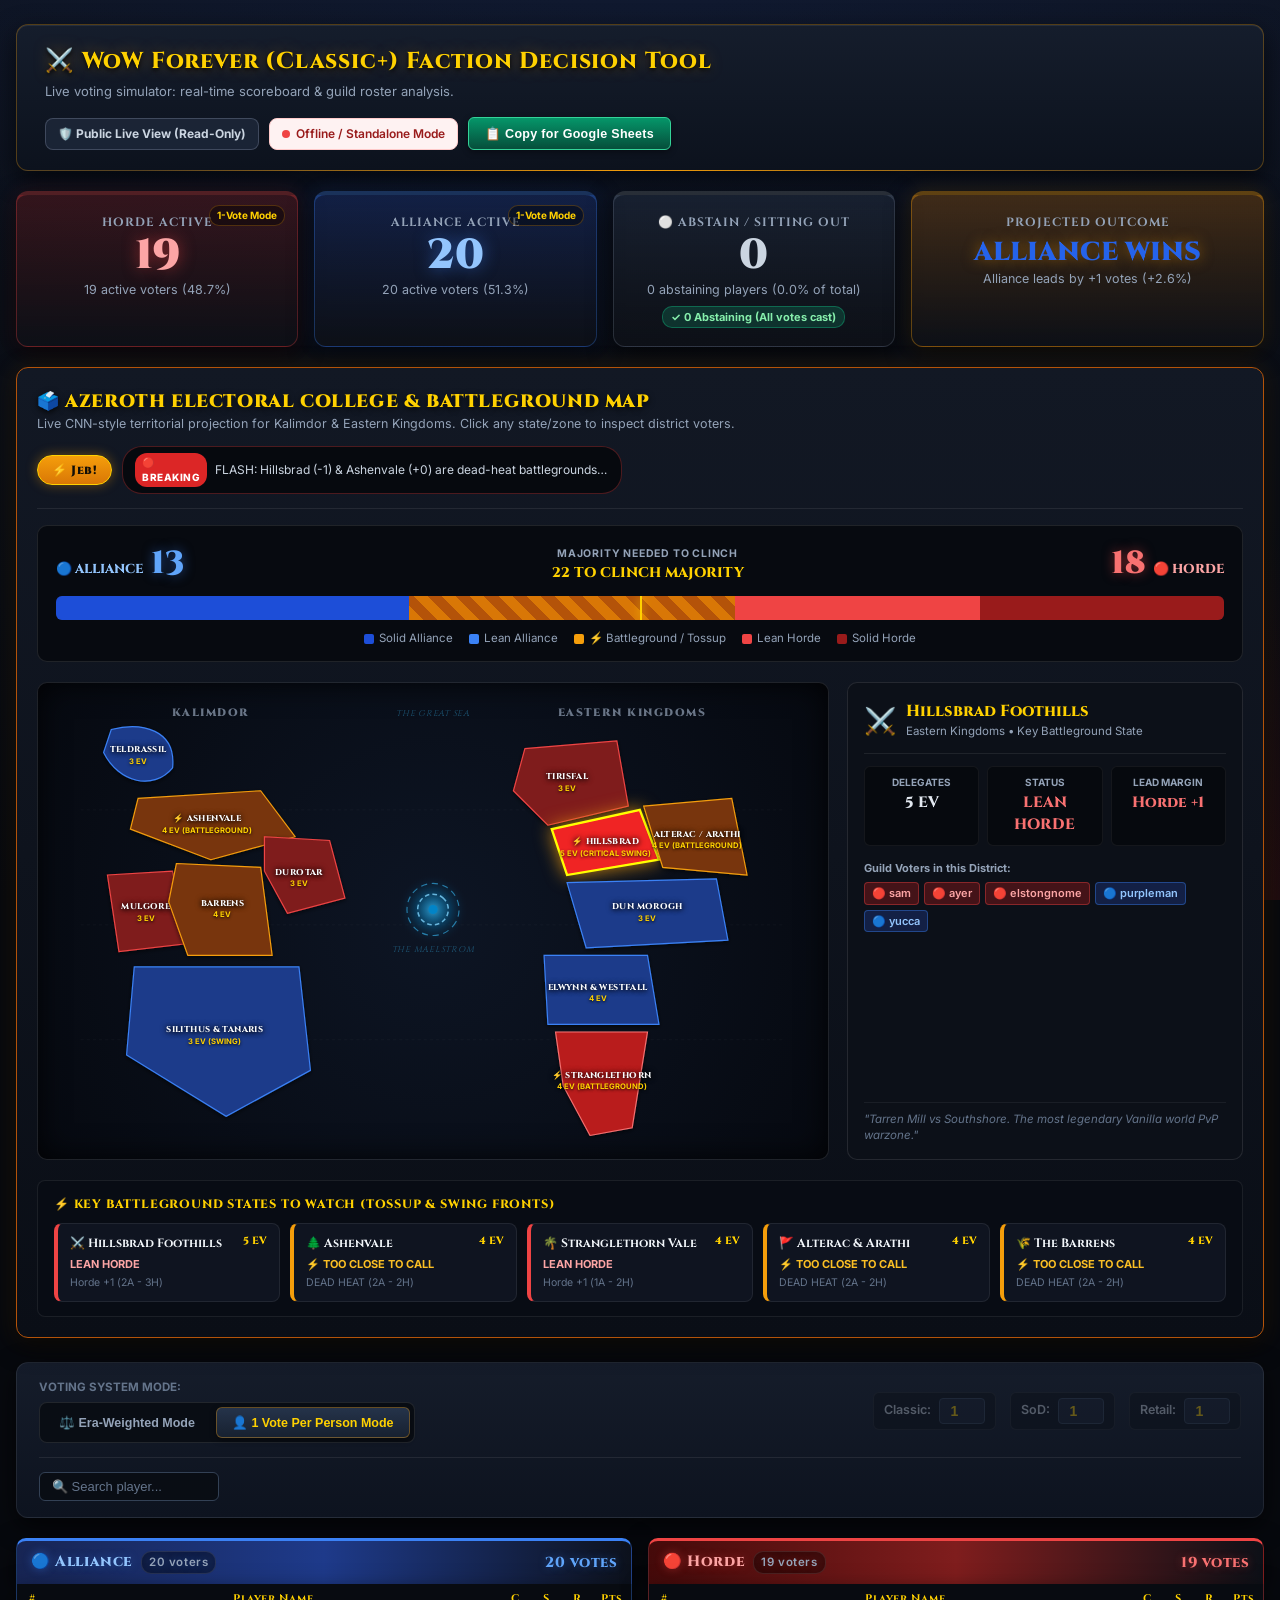
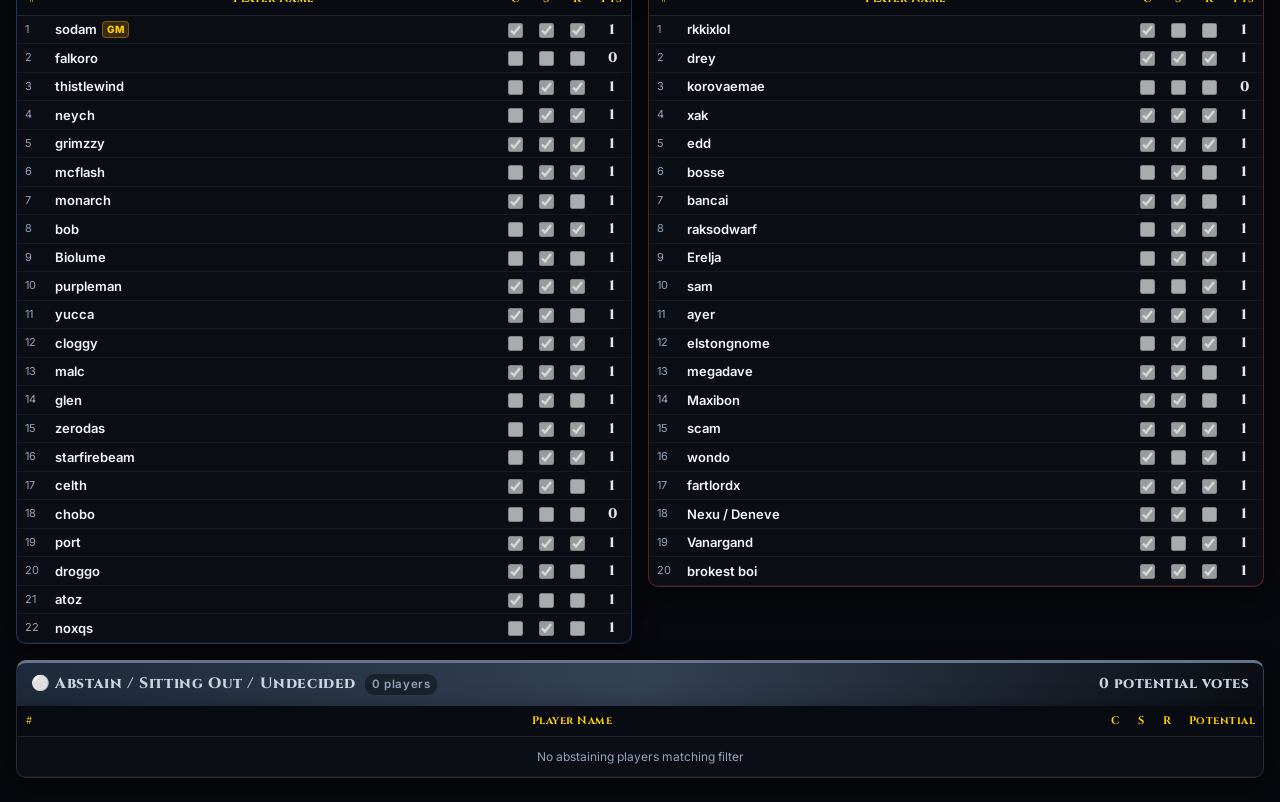
==== index.html @ c245c056 "Add Discord reaction poll live sync: fetch votes from #sign-up-forever message and auto-match guild " ====
<!DOCTYPE html>
<html lang="en">
<head>
<meta charset="UTF-8">
<meta name="viewport" content="width=device-width, initial-scale=1.0">
<title>WoW Forever (Classic+) Faction Vote Simulator</title>
<link rel="preconnect" href="https://fonts.googleapis.com">
<link rel="preconnect" href="https://fonts.gstatic.com" crossorigin>
<link href="https://fonts.googleapis.com/css2?family=Cinzel:wght@600;700;800;900&family=Inter:wght@400;500;600;700;800&display=swap" rel="stylesheet">
<style>
  :root {
    --horde-red: #dc2626;
    --horde-bright: #f87171;
    --horde-dark: #7f1d1d;
    --horde-border: rgba(220, 38, 38, 0.4);
    --horde-bg: rgba(69, 10, 10, 0.35);

    --alliance-blue: #2563eb;
    --alliance-bright: #60a5fa;
    --alliance-dark: #1e3a8a;
    --alliance-border: rgba(37, 99, 235, 0.4);
    --alliance-bg: rgba(23, 37, 84, 0.35);

    --abstain-gray: #94a3b8;
    --abstain-bg: rgba(30, 41, 59, 0.35);
    --abstain-border: rgba(100, 116, 139, 0.35);

    --wow-gold: #f59e0b;
    --wow-gold-bright: #ffd100;
    --wow-gold-dark: #b45309;
    --gm-border: #b45309;

    --border: rgba(255, 255, 255, 0.08);
    --card-shadow: 0 8px 24px rgba(0, 0, 0, 0.6);
  }
  * { box-sizing: border-box; margin: 0; padding: 0; }
  body {
    font-family: 'Inter', -apple-system, BlinkMacSystemFont, "Segoe UI", Roboto, sans-serif;
    background-color: #07090e;
    background-image: 
      radial-gradient(ellipse 90% 50% at 50% -10%, rgba(30, 58, 138, 0.22), transparent),
      radial-gradient(ellipse 70% 40% at 100% 100%, rgba(153, 27, 27, 0.16), transparent),
      linear-gradient(180deg, #0d121c 0%, #07090e 100%);
    background-attachment: fixed;
    color: #e2e8f0;
    padding: 24px 16px;
    line-height: 1.5;
    min-height: 100vh;
  }
  .container {
    max-width: 1320px;
    margin: 0 auto;
  }
  header {
    background: linear-gradient(180deg, #151d2c 0%, #0c121d 100%);
    padding: 20px 28px;
    border-radius: 12px;
    border: 1px solid rgba(245, 158, 11, 0.3);
    box-shadow: var(--card-shadow), inset 0 1px 0 rgba(255, 255, 255, 0.08);
    margin-bottom: 20px;
    display: flex;
    justify-content: space-between;
    align-items: center;
    flex-wrap: wrap;
    gap: 16px;
    position: relative;
  }
  header::after {
    content: '';
    position: absolute;
    bottom: -1px; left: 10%; right: 10%;
    height: 1px;
    background: linear-gradient(90deg, transparent, #f59e0b, transparent);
  }
  h1 { 
    font-family: 'Cinzel', Georgia, serif;
    font-size: 23px; 
    font-weight: 800;
    color: #ffd100;
    text-shadow: 0 2px 4px rgba(0,0,0,0.9), 0 0 16px rgba(245, 158, 11, 0.35);
    display: flex; 
    align-items: center; 
    gap: 10px; 
    letter-spacing: 0.8px;
  }
  .subtitle { font-size: 13px; color: #94a3b8; margin-top: 2px; }

  /* HEADER BUTTONS */
  .header-actions {
    display: flex;
    gap: 10px;
    align-items: center;
    flex-wrap: wrap;
  }
  .btn {
    border: 1px solid transparent;
    padding: 8px 16px;
    border-radius: 6px;
    font-size: 12.5px;
    font-weight: 700;
    cursor: pointer;
    transition: all 0.15s ease;
    display: inline-flex;
    align-items: center;
    gap: 6px;
    letter-spacing: 0.3px;
    box-shadow: 0 2px 6px rgba(0,0,0,0.4);
  }
  .btn-primary { 
    background: linear-gradient(180deg, #25334a 0%, #151d2a 100%); 
    border-color: #3b82f6; 
    color: #93c5fd; 
  }
  .btn-primary:hover { 
    background: linear-gradient(180deg, #324463 0%, #1a2436 100%); 
    border-color: #60a5fa; 
    color: #ffffff; 
    box-shadow: 0 0 10px rgba(59, 130, 246, 0.4);
  }
  .btn-success { 
    background: linear-gradient(180deg, #059669 0%, #064e3b 100%); 
    border-color: #34d399; 
    color: #ffffff; 
  }
  .btn-success:hover { 
    background: linear-gradient(180deg, #10b981 0%, #047857 100%); 
    box-shadow: 0 0 10px rgba(16, 185, 129, 0.4);
  }
  .btn-outline { 
    background: linear-gradient(180deg, #1e293b 0%, #0f172a 100%); 
    border-color: #475569; 
    color: #cbd5e1; 
  }
  .btn-outline:hover { 
    background: #334155; 
    border-color: #94a3b8; 
    color: #ffffff; 
  }
  .btn-gm { 
    background: linear-gradient(180deg, #d97706 0%, #78350f 100%); 
    border-color: #fbbf24; 
    color: #fffbeb; 
    text-shadow: 0 1px 2px rgba(0,0,0,0.8);
  }
  .btn-gm:hover { 
    background: linear-gradient(180deg, #f59e0b 0%, #92400e 100%); 
    box-shadow: 0 0 12px rgba(245, 158, 11, 0.5);
  }

  /* 4-CARD SCOREBOARD BANNER */
  .scoreboard {
    display: grid;
    grid-template-columns: 1fr 1fr 1fr 1.25fr;
    gap: 16px;
    margin-bottom: 20px;
  }
  @media (max-width: 960px) {
    .scoreboard { grid-template-columns: 1fr 1fr; }
  }
  .score-card {
    background: linear-gradient(180deg, #131a29 0%, #0c101a 100%);
    padding: 18px 20px;
    border-radius: 12px;
    box-shadow: var(--card-shadow);
    text-align: center;
    border: 1px solid rgba(255, 255, 255, 0.08);
    border-top: 4px solid #64748b;
    position: relative;
    overflow: hidden;
  }
  .score-card.horde { 
    border-top-color: #ef4444; 
    border-color: rgba(239, 68, 68, 0.3);
    background: linear-gradient(180deg, rgba(127, 29, 29, 0.35) 0%, #0d1017 100%);
    box-shadow: var(--card-shadow), 0 0 20px rgba(220, 38, 38, 0.12);
  }
  .score-card.alliance { 
    border-top-color: #3b82f6; 
    border-color: rgba(59, 130, 246, 0.3);
    background: linear-gradient(180deg, rgba(30, 58, 138, 0.35) 0%, #0d1017 100%);
    box-shadow: var(--card-shadow), 0 0 20px rgba(37, 99, 235, 0.12);
  }
  .score-card.abstain { 
    border-top-color: #64748b; 
    border-color: rgba(148, 163, 184, 0.2);
    background: linear-gradient(180deg, rgba(51, 65, 85, 0.3) 0%, #0d1017 100%);
  }
  .score-card.winner { 
    border-top-color: var(--wow-gold); 
    border-color: rgba(245, 158, 11, 0.35);
    background: linear-gradient(180deg, rgba(217, 119, 6, 0.25) 0%, #0d1017 100%);
    box-shadow: var(--card-shadow), 0 0 20px rgba(245, 158, 11, 0.15);
  }
  
  .card-label { 
    font-family: 'Cinzel', Georgia, serif;
    font-size: 12px; 
    font-weight: 700; 
    text-transform: uppercase; 
    letter-spacing: 1px; 
    color: #94a3b8; 
  }
  .card-val { 
    font-family: 'Cinzel', Georgia, serif;
    font-size: 42px; 
    font-weight: 900; 
    margin: 2px 0; 
    line-height: 1.1; 
  }
  .score-card.horde .card-val { color: #fca5a5; text-shadow: 0 0 16px rgba(239, 68, 68, 0.5); }
  .score-card.alliance .card-val { color: #93c5fd; text-shadow: 0 0 16px rgba(59, 130, 246, 0.5); }
  .score-card.abstain .card-val { color: #cbd5e1; }
  .score-card.winner .card-val { color: #ffd100; font-size: 26px; padding-top: 6px; text-shadow: 0 0 14px rgba(245, 158, 11, 0.5); }
  .card-sub { font-size: 12.5px; color: #94a3b8; }
  
  .swing-alert {
    display: inline-block;
    margin-top: 6px;
    font-size: 11px;
    font-weight: 700;
    padding: 2px 8px;
    border-radius: 10px;
  }
  .swing-alert.critical { background: rgba(239, 68, 68, 0.2); color: #fca5a5; border: 1px solid rgba(239, 68, 68, 0.4); }
  .swing-alert.warning { background: rgba(245, 158, 11, 0.2); color: #fde047; border: 1px solid rgba(245, 158, 11, 0.4); }
  .swing-alert.safe { background: rgba(16, 185, 129, 0.2); color: #86efac; border: 1px solid rgba(16, 185, 129, 0.4); }

  .vote-mode-badge {
    position: absolute;
    top: 10px;
    right: 12px;
    font-size: 10px;
    font-weight: 700;
    padding: 2px 7px;
    border-radius: 10px;
    background: rgba(0, 0, 0, 0.4);
    color: #ffd100;
    border: 1px solid rgba(245, 158, 11, 0.25);
  }

  /* =========================================================
     USA-STYLE AZEROTH ELECTION NIGHT MAP & BATTLEGROUND SYSTEM
     ========================================================= */
  .election-map-panel {
    background: linear-gradient(180deg, #121824 0%, #0a0e16 100%);
    border: 1.5px solid #b45309;
    border-radius: 12px;
    padding: 20px;
    margin-bottom: 24px;
    box-shadow: var(--card-shadow), 0 0 24px rgba(245, 158, 11, 0.12);
    position: relative;
  }
  .map-panel-header {
    display: flex;
    justify-content: space-between;
    align-items: center;
    flex-wrap: wrap;
    gap: 12px;
    margin-bottom: 16px;
    padding-bottom: 14px;
    border-bottom: 1px solid rgba(255, 255, 255, 0.08);
  }
  .map-panel-title {
    font-family: 'Cinzel', Georgia, serif;
    font-size: 18px;
    font-weight: 900;
    color: #ffd100;
    text-shadow: 0 2px 6px rgba(0,0,0,0.8);
    display: flex;
    align-items: center;
    gap: 8px;
    letter-spacing: 0.6px;
  }
  .map-panel-sub { font-size: 12.5px; color: #94a3b8; }
  
  .election-ticker {
    display: inline-flex;
    align-items: center;
    gap: 8px;
    background: #06090e;
    border: 1px solid rgba(239, 68, 68, 0.3);
    padding: 6px 12px;
    border-radius: 20px;
    font-size: 12px;
    color: #f1f5f9;
    max-width: 500px;
  }
  .ticker-badge {
    background: #dc2626;
    color: #fff;
    font-weight: 800;
    font-size: 10px;
    padding: 2px 7px;
    border-radius: 12px;
    text-transform: uppercase;
    letter-spacing: 0.5px;
    animation: ticker-flash 2s infinite;
  }
  @keyframes ticker-flash {
    0%, 100% { opacity: 1; }
    50% { opacity: 0.5; }
  }
  .ticker-text {
    white-space: nowrap;
    overflow: hidden;
    text-overflow: ellipsis;
    color: #cbd5e1;
  }

  .btn-jeb {
    font-family: 'Cinzel', Georgia, serif;
    background: linear-gradient(180deg, #f59e0b 0%, #d97706 100%);
    color: #110e08;
    font-weight: 900;
    font-size: 12px;
    padding: 6px 14px;
    border-radius: 20px;
    border: 1px solid #ffd100;
    box-shadow: 0 0 12px rgba(245, 158, 11, 0.4);
    cursor: pointer;
    transition: all 0.2s ease;
    letter-spacing: 0.5px;
    white-space: nowrap;
  }
  .btn-jeb:hover {
    background: #ffd100;
    transform: scale(1.06);
    box-shadow: 0 0 20px rgba(255, 209, 0, 0.85);
  }
  .btn-jeb.active {
    background: linear-gradient(180deg, #1e293b 0%, #0f172a 100%);
    color: #ffd100;
    border-color: #f59e0b;
    box-shadow: 0 0 12px rgba(245, 158, 11, 0.4);
  }
  
  /* Jeb Landslide styling */
  .zone-jeb {
    fill: #f59e0b !important;
    stroke: #fef08a !important;
    stroke-width: 2.5 !important;
    filter: drop-shadow(0 0 12px rgba(245, 158, 11, 0.85)) !important;
    animation: jeb-glow 1.5s infinite alternate !important;
  }
  @keyframes jeb-glow {
    0% { filter: drop-shadow(0 0 6px rgba(245, 158, 11, 0.6)); }
    100% { filter: drop-shadow(0 0 18px rgba(255, 209, 0, 1)); }
  }
  .ev-seg.jeb-landslide {
    background: linear-gradient(90deg, #eab308, #ffd100, #f59e0b) !important;
    box-shadow: 0 0 20px rgba(255, 209, 0, 0.7);
  }
  .voter-chip.jeb {
    background: rgba(245, 158, 11, 0.25);
    color: #fef08a;
    border-color: rgba(245, 158, 11, 0.5);
  }

  /* Jeb Celebrating Overlay on Map */
  .jeb-celebrate-wrap {
    position: absolute;
    bottom: 0;
    left: 50%;
    transform: translateX(-50%);
    width: 100%;
    max-width: 460px;
    display: flex;
    flex-direction: column;
    align-items: center;
    pointer-events: none;
    z-index: 25;
    animation: jeb-rise 0.5s cubic-bezier(0.16, 1, 0.3, 1) forwards;
  }
  @keyframes jeb-rise {
    0% {
      opacity: 0;
      transform: translate(-50%, 40px) scale(0.92);
    }
    100% {
      opacity: 1;
      transform: translate(-50%, 0) scale(1);
    }
  }
  .jeb-cutout-img {
    width: 100%;
    max-height: 380px;
    object-fit: contain;
    filter: drop-shadow(0 0 28px rgba(255, 209, 0, 0.85)) drop-shadow(0 15px 35px rgba(0, 0, 0, 0.95));
    pointer-events: auto;
    cursor: pointer;
    transition: transform 0.25s ease;
  }
  .jeb-cutout-img:hover {
    transform: scale(1.04);
  }
  .jeb-banner-overlay {
    position: absolute;
    top: 14px;
    left: 50%;
    transform: translateX(-50%);
    background: linear-gradient(180deg, rgba(24, 18, 5, 0.94) 0%, rgba(12, 9, 3, 0.98) 100%);
    border: 2px solid #ffd100;
    border-radius: 30px;
    padding: 8px 24px;
    box-shadow: 0 0 25px rgba(255, 209, 0, 0.65), 0 8px 20px rgba(0,0,0,0.85);
    text-align: center;
    pointer-events: auto;
    z-index: 26;
    white-space: nowrap;
    animation: jeb-banner-bounce 0.7s ease;
  }
  @keyframes jeb-banner-bounce {
    0% { transform: translate(-50%, -30px); opacity: 0; }
    60% { transform: translate(-50%, 4px); }
    100% { transform: translate(-50%, 0); opacity: 1; }
  }
  .jeb-banner-title {
    font-family: 'Cinzel', Georgia, serif;
    font-size: 14px;
    font-weight: 900;
    color: #ffd100;
    letter-spacing: 1.5px;
    text-shadow: 0 0 10px rgba(255, 209, 0, 0.8);
  }
  .jeb-banner-sub {
    font-size: 11px;
    font-weight: 700;
    color: #fef08a;
    letter-spacing: 0.5px;
  }
  .insp-jeb-media {
    margin-bottom: 12px;
    border-radius: 8px;
    overflow: hidden;
    border: 1.5px solid #ffd100;
    box-shadow: 0 0 16px rgba(255, 209, 0, 0.35);
    background: #000;
  }
  .insp-jeb-img {
    width: 100%;
    height: 145px;
    object-fit: cover;
    display: block;
    transition: transform 0.3s ease;
  }
  .insp-jeb-img:hover {
    transform: scale(1.04);
  }

  /* 270toWin Segmented Progress Bar */
  .electoral-bar-container {
    background: #070a10;
    border: 1px solid rgba(255, 255, 255, 0.1);
    border-radius: 10px;
    padding: 14px 18px;
    margin-bottom: 20px;
  }
  .electoral-bar-header {
    display: flex;
    justify-content: space-between;
    align-items: center;
    margin-bottom: 8px;
  }
  .ev-total {
    display: flex;
    align-items: baseline;
    gap: 8px;
  }
  .ev-total.alliance .ev-name { font-family: 'Cinzel', serif; font-size: 13px; font-weight: 800; color: #93c5fd; }
  .ev-total.alliance .ev-num { font-family: 'Cinzel', serif; font-size: 32px; font-weight: 900; color: #60a5fa; text-shadow: 0 0 12px rgba(59, 130, 246, 0.5); }
  .ev-total.horde .ev-name { font-family: 'Cinzel', serif; font-size: 13px; font-weight: 800; color: #fca5a5; }
  .ev-total.horde .ev-num { font-family: 'Cinzel', serif; font-size: 32px; font-weight: 900; color: #f87171; text-shadow: 0 0 12px rgba(239, 68, 68, 0.5); }
  .ev-target-center { text-align: center; }
  .ev-target-label { font-size: 10.5px; font-weight: 700; color: #94a3b8; text-transform: uppercase; letter-spacing: 0.8px; }
  .ev-target-val { font-family: 'Cinzel', serif; font-size: 14px; font-weight: 800; color: #ffd100; }
  
  .electoral-bar-track {
    height: 24px;
    background: #1e293b;
    border-radius: 6px;
    overflow: hidden;
    display: flex;
    position: relative;
    box-shadow: inset 0 2px 4px rgba(0,0,0,0.6);
  }
  .ev-seg {
    height: 100%;
    transition: width 0.4s ease;
  }
  .ev-seg.solid-alliance { background: #1d4ed8; }
  .ev-seg.lean-alliance { background: #3b82f6; }
  .ev-seg.tossup { 
    background: repeating-linear-gradient(45deg, #d97706, #d97706 10px, #b45309 10px, #b45309 20px); 
  }
  .ev-seg.lean-horde { background: #ef4444; }
  .ev-seg.solid-horde { background: #991b1b; }
  .ev-threshold-line {
    position: absolute;
    top: 0; bottom: 0;
    width: 2px;
    background: #ffd100;
    box-shadow: 0 0 8px #ffd100;
    z-index: 10;
  }
  .electoral-bar-legend {
    display: flex;
    justify-content: center;
    gap: 16px;
    flex-wrap: wrap;
    margin-top: 10px;
    font-size: 11.5px;
    color: #94a3b8;
  }
  .leg-item { display: inline-flex; align-items: center; gap: 5px; }
  .leg-dot { width: 10px; height: 10px; border-radius: 2px; display: inline-block; }
  .leg-dot.solid-alliance { background: #1d4ed8; }
  .leg-dot.lean-alliance { background: #3b82f6; }
  .leg-dot.tossup { background: #f59e0b; }
  .leg-dot.lean-horde { background: #ef4444; }
  .leg-dot.solid-horde { background: #991b1b; }

  /* Map and Inspector Grid */
  .map-layout-grid {
    display: grid;
    grid-template-columns: 2fr 1fr;
    gap: 18px;
    margin-bottom: 20px;
  }
  @media (max-width: 960px) {
    .map-layout-grid { grid-template-columns: 1fr; }
  }
  .map-svg-wrap {
    background: radial-gradient(circle at 50% 50%, #0d1524 0%, #060910 100%);
    border: 1px solid rgba(255, 255, 255, 0.1);
    border-radius: 10px;
    padding: 12px;
    position: relative;
    box-shadow: inset 0 0 30px rgba(0,0,0,0.8);
    overflow: hidden;
  }
  .azeroth-map-svg {
    width: 100%;
    height: auto;
    display: block;
    user-select: none;
  }
  
  /* SVG Map Zone Styles */
  .map-zone {
    cursor: pointer;
    transition: all 0.25s ease;
  }
  .map-zone path, .map-zone polygon, .map-zone rect {
    transition: fill 0.3s ease, filter 0.2s ease, stroke 0.2s ease;
    stroke-width: 1.5;
  }
  .map-zone:hover path, .map-zone:hover polygon, .map-zone:hover rect {
    filter: brightness(1.25) drop-shadow(0 0 8px rgba(255, 255, 255, 0.4));
    stroke-width: 2.5;
  }
  .map-zone.selected path, .map-zone.selected polygon, .map-zone.selected rect {
    stroke: #ffd100 !important;
    stroke-width: 3 !important;
    filter: brightness(1.3) drop-shadow(0 0 12px rgba(245, 158, 11, 0.8));
  }
  
  /* Zone Faction Fills */
  .zone-solid-alliance { fill: #1e3a8a; stroke: #3b82f6; }
  .zone-lean-alliance { fill: #1d4ed8; stroke: #60a5fa; }
  .zone-tossup { 
    fill: #78350f; 
    stroke: #f59e0b; 
    animation: tossup-pulse 2.2s infinite; 
  }
  .zone-lean-horde { fill: #b91c1c; stroke: #f87171; }
  .zone-solid-horde { fill: #7f1d1d; stroke: #ef4444; }
  .zone-uncalled { fill: #1e293b; stroke: #64748b; }
  
  @keyframes tossup-pulse {
    0%, 100% { stroke: #f59e0b; filter: drop-shadow(0 0 2px rgba(245, 158, 11, 0.4)); }
    50% { stroke: #ffd100; filter: drop-shadow(0 0 10px rgba(255, 209, 0, 0.8)); }
  }

  .zone-svg-label {
    font-family: 'Cinzel', serif;
    font-size: 11px;
    font-weight: 800;
    fill: #f8fafc;
    text-anchor: middle;
    pointer-events: none;
    text-shadow: 0 1px 4px rgba(0,0,0,0.9), 0 0 6px rgba(0,0,0,0.8);
    letter-spacing: 0.5px;
  }
  .zone-svg-ev {
    font-family: 'Inter', sans-serif;
    font-size: 10px;
    font-weight: 700;
    fill: #ffd100;
    text-anchor: middle;
    pointer-events: none;
    text-shadow: 0 1px 3px rgba(0,0,0,0.9);
  }
  .continent-header-text {
    font-family: 'Cinzel', serif;
    font-size: 14px;
    font-weight: 900;
    letter-spacing: 2px;
    fill: #94a3b8;
    text-anchor: middle;
    opacity: 0.7;
  }
  .sea-text {
    font-family: 'Cinzel', serif;
    font-size: 11px;
    font-style: italic;
    fill: #38bdf8;
    text-anchor: middle;
    opacity: 0.4;
    letter-spacing: 1px;
  }

  /* State Inspector (John King / Magic Wall Desk) */
  .state-inspector {
    background: #0c1018;
    border: 1px solid rgba(255, 255, 255, 0.1);
    border-radius: 10px;
    padding: 16px;
    display: flex;
    flex-direction: column;
    justify-content: space-between;
  }
  .inspector-header {
    display: flex;
    align-items: center;
    gap: 10px;
    padding-bottom: 12px;
    border-bottom: 1px solid rgba(255, 255, 255, 0.08);
    margin-bottom: 12px;
  }
  .inspector-zone-icon { font-size: 26px; }
  .inspector-zone-name {
    font-family: 'Cinzel', serif;
    font-size: 16px;
    font-weight: 800;
    color: #ffd100;
  }
  .inspector-zone-sub { font-size: 11.5px; color: #94a3b8; }
  .insp-metric-row {
    display: grid;
    grid-template-columns: 1fr 1fr 1fr;
    gap: 8px;
    margin-bottom: 14px;
  }
  .insp-metric {
    background: #06090e;
    padding: 8px 10px;
    border-radius: 6px;
    text-align: center;
    border: 1px solid rgba(255, 255, 255, 0.06);
  }
  .insp-label { font-size: 10px; font-weight: 700; color: #94a3b8; text-transform: uppercase; }
  .insp-val { font-family: 'Cinzel', serif; font-size: 15px; font-weight: 800; margin-top: 2px; }
  .insp-val.alliance { color: #60a5fa; }
  .insp-val.horde { color: #f87171; }
  .insp-val.tossup { color: #fbbf24; }
  
  .insp-voters-list { margin-bottom: 14px; }
  .insp-voters-title { font-size: 11px; font-weight: 700; color: #94a3b8; margin-bottom: 6px; }
  .insp-voters-chips {
    display: flex;
    flex-wrap: wrap;
    gap: 5px;
    max-height: 110px;
    overflow-y: auto;
  }
  .voter-chip {
    font-size: 11px;
    font-weight: 600;
    padding: 2px 7px;
    border-radius: 4px;
    background: #1e293b;
    color: #e2e8f0;
    border: 1px solid rgba(255, 255, 255, 0.08);
  }
  .voter-chip.alliance { background: rgba(30, 58, 138, 0.4); color: #93c5fd; border-color: rgba(59, 130, 246, 0.4); }
  .voter-chip.horde { background: rgba(153, 27, 27, 0.4); color: #fca5a5; border-color: rgba(239, 68, 68, 0.4); }
  .voter-chip.abstain { background: rgba(51, 65, 85, 0.4); color: #cbd5e1; border-color: rgba(148, 163, 184, 0.3); }

  .insp-lore {
    font-size: 11.5px;
    color: #64748b;
    font-style: italic;
    line-height: 1.4;
    padding-top: 8px;
    border-top: 1px solid rgba(255, 255, 255, 0.06);
  }

  /* Key Battlegrounds Section */
  .battlegrounds-row {
    background: #080c14;
    border-radius: 8px;
    padding: 14px 16px;
    border: 1px solid rgba(255, 255, 255, 0.08);
  }
  .bg-section-title {
    font-family: 'Cinzel', serif;
    font-size: 12px;
    font-weight: 800;
    color: #ffd100;
    letter-spacing: 0.8px;
    margin-bottom: 10px;
    display: flex;
    align-items: center;
    gap: 6px;
  }
  .bg-cards-grid {
    display: grid;
    grid-template-columns: repeat(auto-fit, minmax(180px, 1fr));
    gap: 10px;
  }
  .bg-card {
    background: #0f1420;
    border: 1px solid rgba(255, 255, 255, 0.08);
    border-radius: 8px;
    padding: 10px 12px;
    cursor: pointer;
    transition: all 0.2s ease;
    border-left: 4px solid #64748b;
  }
  .bg-card:hover {
    background: #182030;
    transform: translateY(-2px);
    box-shadow: 0 4px 10px rgba(0,0,0,0.5);
  }
  .bg-card.tossup { border-left-color: #f59e0b; }
  .bg-card.alliance { border-left-color: #3b82f6; }
  .bg-card.horde { border-left-color: #ef4444; }
  .bg-card-title {
    font-family: 'Cinzel', serif;
    font-size: 12px;
    font-weight: 700;
    color: #f1f5f9;
    display: flex;
    justify-content: space-between;
  }
  .bg-card-ev { font-size: 10.5px; color: #ffd100; font-weight: 800; }
  .bg-card-status { font-size: 11px; font-weight: 700; margin-top: 4px; }
  .bg-card.tossup .bg-card-status { color: #fbbf24; }
  .bg-card.alliance .bg-card-status { color: #93c5fd; }
  .bg-card.horde .bg-card-status { color: #fca5a5; }
  .bg-card-sub { font-size: 10.5px; color: #64748b; margin-top: 2px; }

  /* CONTROLS BAR */
  .controls-panel {
    background: linear-gradient(180deg, #151c2a 0%, #0d131f 100%);
    padding: 16px 22px;
    border-radius: 12px;
    border: 1px solid rgba(255, 255, 255, 0.08);
    box-shadow: var(--card-shadow);
    margin-bottom: 20px;
  }
  .controls-row-top {
    display: flex;
    justify-content: space-between;
    align-items: center;
    flex-wrap: wrap;
    gap: 16px;
    padding-bottom: 14px;
    border-bottom: 1px solid rgba(255, 255, 255, 0.08);
  }

  .mode-switch-container {
    display: flex;
    align-items: center;
    gap: 6px;
    background: #090d14;
    padding: 4px;
    border-radius: 8px;
    border: 1px solid rgba(255, 255, 255, 0.1);
  }
  .mode-switch-btn {
    border: none;
    padding: 7px 15px;
    border-radius: 6px;
    font-size: 12.5px;
    font-weight: 700;
    cursor: pointer;
    transition: all 0.2s ease;
    color: #94a3b8;
    background: transparent;
  }
  .mode-switch-btn.active {
    background: linear-gradient(180deg, #25334a 0%, #172130 100%);
    color: #ffd100;
    border: 1px solid rgba(245, 158, 11, 0.35);
    box-shadow: 0 2px 6px rgba(0,0,0,0.4);
  }

  .weights-section {
    display: flex;
    flex-wrap: wrap;
    align-items: center;
    gap: 14px;
    transition: opacity 0.2s ease;
  }
  .weights-section.disabled {
    opacity: 0.35;
    pointer-events: none;
  }
  .weight-group {
    display: flex;
    align-items: center;
    gap: 8px;
    background: #090d14;
    padding: 5px 10px;
    border-radius: 6px;
    border: 1px solid rgba(255, 255, 255, 0.1);
  }
  .weight-label { font-weight: 600; font-size: 12.5px; color: #cbd5e1; }
  .weight-input {
    width: 46px;
    padding: 4px 6px;
    border: 1px solid #334155;
    border-radius: 4px;
    font-size: 14px;
    font-weight: 700;
    text-align: center;
    color: #ffd100;
    background: #161e2e;
  }

  /* SEARCH & PRESETS BAR */
  .controls-row-bottom {
    display: flex;
    justify-content: space-between;
    align-items: center;
    flex-wrap: wrap;
    gap: 12px;
    padding-top: 14px;
  }
  .presets-bar {
    display: flex;
    flex-wrap: wrap;
    gap: 6px;
    align-items: center;
  }
  .preset-btn {
    background: #090d14;
    border: 1px solid rgba(255, 255, 255, 0.12);
    padding: 5px 11px;
    border-radius: 6px;
    font-size: 11.5px;
    font-weight: 600;
    cursor: pointer;
    transition: all 0.15s ease;
    color: #94a3b8;
  }
  .preset-btn:hover { background: #1e293b; color: #f1f5f9; border-color: #64748b; }
  .preset-btn.active {
    background: linear-gradient(180deg, #25334a 0%, #151e2b 100%);
    color: #ffd100;
    border-color: #f59e0b;
    box-shadow: 0 0 8px rgba(245, 158, 11, 0.25);
  }

  .search-filter-box {
    display: flex;
    align-items: center;
    gap: 10px;
  }
  .search-input {
    padding: 6px 12px;
    border: 1px solid #334155;
    border-radius: 6px;
    font-size: 13px;
    width: 180px;
    background: #090d14;
    color: #f1f5f9;
  }
  .search-input::placeholder { color: #64748b; }
  .filter-select {
    padding: 5px 10px;
    border: 1px solid #334155;
    border-radius: 6px;
    font-size: 12px;
    font-weight: 600;
    background: #161e2e;
    color: #e2e8f0;
  }

  /* 2-COLUMN LAYOUT & COMPACT TABLES */
  .roster-grid {
    display: grid;
    grid-template-columns: 1fr 1fr;
    gap: 16px;
    margin-bottom: 16px;
  }
  @media (max-width: 960px) {
    .roster-grid {
      grid-template-columns: 1fr;
    }
  }
  .roster-col, .roster-bottom {
    display: flex;
    flex-direction: column;
  }
  .col-header {
    padding: 10px 14px;
    border-radius: 10px 10px 0 0;
    display: flex;
    justify-content: space-between;
    align-items: center;
    border: 1px solid transparent;
    border-bottom: none;
    box-shadow: var(--card-shadow);
  }
  .col-header.alliance-hdr {
    border-top: 3.5px solid #3b82f6;
    border-left: 1px solid rgba(59, 130, 246, 0.35);
    border-right: 1px solid rgba(59, 130, 246, 0.35);
    background: linear-gradient(90deg, #172554 0%, #1e3a8a 50%, #0d121d 100%);
  }
  .col-header.horde-hdr {
    border-top: 3.5px solid #ef4444;
    border-left: 1px solid rgba(239, 68, 68, 0.35);
    border-right: 1px solid rgba(239, 68, 68, 0.35);
    background: linear-gradient(90deg, #450a0a 0%, #7f1d1d 50%, #0d1017 100%);
  }
  .col-header.abstain-hdr {
    border-top: 3.5px solid #64748b;
    border-left: 1px solid rgba(100, 116, 139, 0.3);
    border-right: 1px solid rgba(100, 116, 139, 0.3);
    background: linear-gradient(90deg, #1e293b 0%, #334155 50%, #0b0e14 100%);
  }
  .col-title {
    font-family: 'Cinzel', Georgia, serif;
    font-size: 15px;
    font-weight: 800;
    display: flex;
    align-items: center;
    gap: 8px;
    letter-spacing: 0.6px;
  }
  .alliance-hdr .col-title { color: #93c5fd; text-shadow: 0 0 10px rgba(59, 130, 246, 0.4); }
  .horde-hdr .col-title { color: #fca5a5; text-shadow: 0 0 10px rgba(239, 68, 68, 0.4); }
  .abstain-hdr .col-title { color: #cbd5e1; }
  .col-count {
    font-family: 'Inter', sans-serif;
    font-size: 11.5px;
    font-weight: 600;
    color: #94a3b8;
    background: rgba(0, 0, 0, 0.4);
    padding: 2px 7px;
    border-radius: 10px;
    border: 1px solid rgba(255, 255, 255, 0.1);
  }
  .col-score {
    font-family: 'Cinzel', Georgia, serif;
    font-size: 14.5px;
    font-weight: 800;
    letter-spacing: 0.5px;
  }
  .alliance-hdr .col-score { color: #60a5fa; text-shadow: 0 0 8px rgba(59, 130, 246, 0.4); }
  .horde-hdr .col-score { color: #f87171; text-shadow: 0 0 8px rgba(239, 68, 68, 0.4); }
  .abstain-hdr .col-score { color: #cbd5e1; }

  .table-container.compact {
    background: #0b0e14;
    border-radius: 0 0 10px 10px;
    box-shadow: var(--card-shadow);
    overflow-x: auto;
    border: 1px solid rgba(255, 255, 255, 0.08);
    border-top: none;
  }
  .alliance-col .table-container.compact {
    border-color: rgba(59, 130, 246, 0.35);
  }
  .horde-col .table-container.compact {
    border-color: rgba(239, 68, 68, 0.35);
  }
  .abstain-section .table-container.compact {
    border-color: rgba(100, 116, 139, 0.3);
  }

  .roster-table {
    width: 100%;
    border-collapse: collapse;
    font-size: 13px;
  }
  .roster-table th {
    background: #080b11;
    color: #ffd100;
    font-family: 'Cinzel', serif;
    padding: 7px 8px;
    font-weight: 700;
    font-size: 11px;
    letter-spacing: 0.5px;
    border-bottom: 1px solid rgba(255, 255, 255, 0.1);
    user-select: none;
  }
  .roster-table th.center, .roster-table td.center { text-align: center; }
  .roster-table td {
    padding: 5px 8px;
    border-bottom: 1px solid rgba(255, 255, 255, 0.05);
    vertical-align: middle;
    line-height: 1.25;
    color: #e2e8f0;
  }
  .alliance-table tr:hover { background: rgba(30, 58, 138, 0.2); }
  .horde-table tr:hover { background: rgba(153, 27, 27, 0.2); }
  .abstain-table tr:hover { background: rgba(51, 65, 85, 0.2); }

  /* NAME CELL & INLINE EDITING */
  .name-cell {
    display: flex;
    align-items: center;
    gap: 5px;
    min-width: 0;
  }
  .name-text {
    font-weight: 700;
    color: #f1f5f9;
    cursor: pointer;
    border-bottom: 1px dashed #475569;
    white-space: nowrap;
    overflow: hidden;
    text-overflow: ellipsis;
    display: inline-block;
    max-width: 130px;
  }
  .name-text:hover {
    color: #ffd100;
    border-bottom-color: #ffd100;
  }
  .btn-edit-name {
    opacity: 0;
    background: none;
    border: none;
    cursor: pointer;
    font-size: 11px;
    padding: 1px 3px;
    color: #64748b;
    border-radius: 3px;
  }
  .roster-table tr:hover .btn-edit-name {
    opacity: 1;
  }
  .btn-edit-name:hover {
    color: #ffd100;
    background: #334155;
  }
  .name-edit-input {
    font-size: 12.5px;
    font-weight: 700;
    padding: 2px 6px;
    border: 1.5px solid #ffd100;
    background: #090d14;
    color: #f1f5f9;
    border-radius: 4px;
    outline: none;
    width: 120px;
  }

  /* FACTION SELECT */
  .compact-faction-select {
    padding: 3px 6px;
    border-radius: 6px;
    font-size: 11.5px;
    font-weight: 700;
    cursor: pointer;
    background: #0f172a;
    border: 1px solid #334155;
  }
  .compact-faction-select.alliance { color: #60a5fa; background: #0c1830; border-color: #1e40af; }
  .compact-faction-select.horde { color: #f87171; background: #260c0c; border-color: #991b1b; }
  .compact-faction-select.abstain { color: #94a3b8; background: #131924; border-color: #475569; }

  /* DELETE BUTTON */
  .btn-del {
    background: none;
    border: none;
    font-size: 13px;
    cursor: pointer;
    color: #475569;
    padding: 2px 5px;
    border-radius: 4px;
    transition: all 0.15s ease;
    line-height: 1;
  }
  .btn-del:hover {
    color: #ef4444;
    background: rgba(239, 68, 68, 0.15);
  }

  /* CHECKBOX STYLING */
  .roster-table input[type="checkbox"] {
    width: 15px;
    height: 15px;
    cursor: pointer;
    accent-color: #2563eb;
    vertical-align: middle;
  }
  .player-score {
    font-family: 'Cinzel', serif;
    font-weight: 800;
    font-size: 14px;
    color: #f1f5f9;
  }
  .player-score.abstaining {
    font-family: 'Inter', sans-serif;
    color: #64748b;
    font-weight: 600;
    font-size: 11.5px;
  }

  /* ADD PLAYER PANEL */
  .add-player-panel {
    background: linear-gradient(180deg, #151c2a 0%, #0d131f 100%);
    padding: 14px 18px;
    border-radius: 10px;
    border: 1px solid rgba(245, 158, 11, 0.35);
    box-shadow: var(--card-shadow);
    margin-bottom: 16px;
  }
  .add-form-title {
    font-family: 'Cinzel', serif;
    font-size: 13.5px;
    font-weight: 800;
    color: #ffd100;
    margin-bottom: 8px;
    display: flex;
    align-items: center;
    gap: 6px;
  }
  .add-form-row {
    display: flex;
    align-items: center;
    gap: 10px;
    flex-wrap: wrap;
  }
  .add-input {
    padding: 6px 12px;
    border: 1px solid #334155;
    border-radius: 6px;
    font-size: 13px;
    background: #090d14;
    color: #f1f5f9;
    min-width: 180px;
    flex: 1;
  }
  .add-input::placeholder { color: #64748b; }
  .era-check-label {
    display: inline-flex;
    align-items: center;
    gap: 5px;
    font-size: 12px;
    font-weight: 600;
    color: #cbd5e1;
    cursor: pointer;
    background: #090d14;
    padding: 5px 9px;
    border-radius: 6px;
    border: 1px solid #334155;
  }
  .era-check-label:hover {
    background: #161e2e;
    border-color: #64748b;
  }

  /* MODAL */
  .modal-overlay {
    position: fixed;
    top: 0; left: 0; right: 0; bottom: 0;
    background: rgba(0, 0, 0, 0.75);
    backdrop-filter: blur(4px);
    display: none;
    justify-content: center;
    align-items: center;
    z-index: 2000;
  }
  .modal-card {
    background: linear-gradient(180deg, #182030 0%, #0e1422 100%);
    border: 2px solid #b45309;
    padding: 28px 32px;
    border-radius: 14px;
    max-width: 480px;
    width: 90%;
    text-align: center;
    box-shadow: 0 0 30px rgba(0,0,0,0.8), 0 0 20px rgba(245, 158, 11, 0.25);
    color: #f1f5f9;
  }
  .modal-icon { font-size: 48px; margin-bottom: 12px; }
  .modal-title { 
    font-family: 'Cinzel', serif;
    font-size: 20px; 
    font-weight: 800; 
    color: #ffd100; 
    margin-bottom: 8px; 
  }
  .modal-body { font-size: 14px; color: #cbd5e1; margin-bottom: 20px; line-height: 1.5; }

  /* TOAST ALERT */
  #toast {
    position: fixed;
    bottom: 24px;
    right: 24px;
    background: #182030;
    border: 1px solid #b45309;
    color: #ffd100;
    padding: 12px 20px;
    border-radius: 8px;
    font-size: 13.5px;
    font-weight: 600;
    box-shadow: 0 4px 16px rgba(0,0,0,0.6);
    display: none;
    z-index: 1000;
  }
  /* ADMIN VS SAFE MODE */
  body:not(.is-admin) .admin-only {
    display: none !important;
  }
  body.is-admin .safe-only {
    display: none !important;
  }
  .admin-top-bar {
    display: flex;
    justify-content: space-between;
    align-items: center;
    flex-wrap: wrap;
    gap: 12px;
    background: linear-gradient(180deg, #2a160d 0%, #150d08 100%);
    border: 1px solid #b45309;
    border-left: 4px solid #f59e0b;
    border-radius: 10px;
    padding: 12px 18px;
    margin-bottom: 20px;
    box-shadow: 0 4px 12px rgba(0, 0, 0, 0.5), 0 0 16px rgba(245, 158, 11, 0.15);
  }
  .admin-bar-info {
    display: flex;
    align-items: center;
    gap: 12px;
    flex-wrap: wrap;
  }
  .admin-badge {
    font-family: 'Cinzel', Georgia, serif;
    font-size: 13px;
    font-weight: 800;
    color: #ffd100;
    background: rgba(0, 0, 0, 0.4);
    padding: 4px 10px;
    border-radius: 6px;
    border: 1px solid rgba(245, 158, 11, 0.4);
    letter-spacing: 0.5px;
  }
  .admin-desc {
    font-size: 12.5px;
    color: #fde68a;
  }
  .admin-bar-actions {
    display: flex;
    gap: 8px;
    align-items: center;
  }
  .safe-view-badge {
    display: inline-flex;
    align-items: center;
    gap: 6px;
    padding: 6px 12px;
    background: rgba(30, 41, 59, 0.8);
    border: 1px solid rgba(148, 163, 184, 0.3);
    border-radius: 8px;
    font-size: 12px;
    font-weight: 700;
    color: #cbd5e1;
  }
  .name-text-safe {
    font-weight: 600;
    color: #f1f5f9;
  }
</style>
</head>
<body>

<div class="container">
  <!-- ADMIN MANAGEMENT TOP BAR -->
  <div class="admin-top-bar admin-only">
    <div class="admin-bar-info">
      <span class="admin-badge">⚔️ COUNCIL / ROSTER ADMIN MODE</span>
      <span class="admin-desc">You are on the management URL. You can edit names, add/remove members, toggle eras, and move factions.</span>
    </div>
    <div class="admin-bar-actions">
      <button class="btn btn-primary" id="btn-discord-sync" style="font-size: 12px; padding: 6px 12px; background: #5865F2; border-color: #5865F2;" onclick="syncDiscordVotes()" title="Fetch latest votes from Discord message in #sign-up-forever">🤖 Sync Discord Poll</button>
      <button class="btn btn-outline" style="font-size: 12px; padding: 6px 12px;" onclick="copyPublicLink()">📋 Copy Public Safe Link</button>
      <a href="/" target="_blank" class="btn btn-outline" style="font-size: 12px; padding: 6px 12px; text-decoration: none;">👁️ Open Safe View</a>
    </div>
  </div>

  <header>
    <div>
      <h1>⚔️ WoW Forever (Classic+) Faction Decision Tool</h1>
      <div class="subtitle">Live voting simulator: real-time scoreboard & guild roster analysis.</div>
    </div>
    <div class="header-actions">
      <div class="safe-view-badge safe-only">
        <span>🛡️ Public Live View (Read-Only)</span>
      </div>
      <div id="db-status-badge" style="display: inline-flex; align-items: center; gap: 6px; padding: 6px 12px; background: #ecfdf5; border: 1px solid #a7f3d0; border-radius: 8px; font-size: 12px; font-weight: 600; color: #065f46;">
        <span id="db-status-dot" style="display:inline-block; width: 8px; height: 8px; border-radius: 50%; background: #10b981;"></span>
        <span id="db-status-text">Connecting to SQLite...</span>
      </div>
      <button class="btn btn-success" onclick="copyTSV()">📋 Copy for Google Sheets</button>
    </div>
  </header>

  <!-- 4-CARD SCOREBOARD -->
  <div class="scoreboard">
    <!-- Horde -->
    <div class="score-card horde">
      <div class="vote-mode-badge" id="badge-horde-mode">Weighted Mode</div>
      <div class="card-label">Horde Active</div>
      <div class="card-val" id="horde-score">0</div>
      <div class="card-sub" id="horde-pct">0% of decided vote</div>
    </div>

    <!-- Alliance -->
    <div class="score-card alliance">
      <div class="vote-mode-badge" id="badge-alliance-mode">Weighted Mode</div>
      <div class="card-label">Alliance Active</div>
      <div class="card-val" id="alliance-score">0</div>
      <div class="card-sub" id="alliance-pct">0% of decided vote</div>
    </div>

    <!-- Abstain / Undecided Voting Power -->
    <div class="score-card abstain">
      <div class="card-label">⚪ Abstain / Sitting Out</div>
      <div class="card-val" id="abstain-score">0</div>
      <div class="card-sub" id="abstain-sub">0 potential points</div>
      <div id="abstain-swing-badge" class="swing-alert safe">No impact</div>
    </div>

    <!-- Projected Winner -->
    <div class="score-card winner">
      <div class="card-label">Projected Outcome</div>
      <div class="card-val" id="winner-badge">Calculating...</div>
      <div class="card-sub" id="margin-text">Lead margin</div>
    </div>
  </div>

  <!-- =========================================================
       AZEROTH ELECTION NIGHT MAP & 270-STYLE ELECTORAL DESK
       ========================================================= -->
  <div class="election-map-panel">
    <div class="map-panel-header">
      <div>
        <div class="map-panel-title">🗳️ AZEROTH ELECTORAL COLLEGE & BATTLEGROUND MAP</div>
        <div class="map-panel-sub">Live CNN-style territorial projection for Kalimdor & Eastern Kingdoms. Click any state/zone to inspect district voters.</div>
      </div>
      <div style="display: flex; align-items: center; gap: 10px; flex-wrap: wrap;">
        <button class="btn btn-jeb" id="btn-jeb" onclick="toggleJebMode()" title="Please clap">⚡ Jeb!</button>
        <div class="election-ticker" id="election-ticker">
          <span class="ticker-badge">🔴 BREAKING</span>
          <span class="ticker-text" id="ticker-text">Hillsbrad Foothills & Ashenvale remain key swing states too close to call...</span>
        </div>
      </div>
    </div>

    <!-- 270toWin Segmented Progress Bar -->
    <div class="electoral-bar-container">
      <div class="electoral-bar-header">
        <div class="ev-total alliance">
          <span class="ev-name">🔵 ALLIANCE</span>
          <span class="ev-num" id="ev-alliance-total">0</span>
        </div>
        <div class="ev-target-center">
          <div class="ev-target-label">MAJORITY NEEDED TO CLINCH</div>
          <div class="ev-target-val" id="ev-target-number">22 ELECTORAL VOTES</div>
        </div>
        <div class="ev-total horde">
          <span class="ev-num" id="ev-horde-total">0</span>
          <span class="ev-name">🔴 HORDE</span>
        </div>
      </div>

      <div class="electoral-bar-track">
        <div class="ev-seg solid-alliance" id="bar-solid-alliance" style="width: 0%" title="Solid Alliance"></div>
        <div class="ev-seg lean-alliance" id="bar-lean-alliance" style="width: 0%" title="Lean Alliance"></div>
        <div class="ev-seg tossup" id="bar-tossup" style="width: 100%" title="Tossup / Battlegrounds"></div>
        <div class="ev-seg lean-horde" id="bar-lean-horde" style="width: 0%" title="Lean Horde"></div>
        <div class="ev-seg solid-horde" id="bar-solid-horde" style="width: 0%" title="Solid Horde"></div>
        <div class="ev-threshold-line" style="left: 50%;"></div>
      </div>

      <div class="electoral-bar-legend">
        <span class="leg-item"><span class="leg-dot solid-alliance"></span> Solid Alliance</span>
        <span class="leg-item"><span class="leg-dot lean-alliance"></span> Lean Alliance</span>
        <span class="leg-item"><span class="leg-dot tossup"></span> ⚡ Battleground / Tossup</span>
        <span class="leg-item"><span class="leg-dot lean-horde"></span> Lean Horde</span>
        <span class="leg-item"><span class="leg-dot solid-horde"></span> Solid Horde</span>
      </div>
    </div>

    <!-- Dual Map + Magic Wall Grid -->
    <div class="map-layout-grid">
      <!-- Interactive Azeroth SVG Map -->
      <div class="map-svg-wrap">
        <svg id="azeroth-svg" viewBox="0 0 1000 590" class="azeroth-map-svg">
          <defs>
            <radialGradient id="maelstrom-glow" cx="50%" cy="50%" r="50%">
              <stop offset="0%" stop-color="#38bdf8" stop-opacity="0.8"/>
              <stop offset="50%" stop-color="#0284c7" stop-opacity="0.3"/>
              <stop offset="100%" stop-color="#0f172a" stop-opacity="0"/>
            </radialGradient>
            <filter id="zone-shadow" x="-10%" y="-10%" width="130%" height="130%">
              <feDropShadow dx="0" dy="2" stdDeviation="3" flood-color="#000" flood-opacity="0.6"/>
            </filter>
          </defs>

          <!-- Ocean Lat/Long Grid & Continent Titles -->
          <line x1="40" y1="150" x2="960" y2="150" stroke="rgba(255,255,255,0.04)" stroke-dasharray="4 4" />
          <line x1="40" y1="300" x2="960" y2="300" stroke="rgba(255,255,255,0.04)" stroke-dasharray="4 4" />
          <line x1="40" y1="450" x2="960" y2="450" stroke="rgba(255,255,255,0.04)" stroke-dasharray="4 4" />
          
          <text x="210" y="28" class="continent-header-text">KALIMDOR</text>
          <text x="500" y="28" class="sea-text">THE GREAT SEA</text>
          <text x="760" y="28" class="continent-header-text">EASTERN KINGDOMS</text>

          <!-- Central Maelstrom Vortex -->
          <g transform="translate(500, 280)">
            <circle r="46" fill="url(#maelstrom-glow)" />
            <circle r="34" fill="none" stroke="#38bdf8" stroke-width="1.5" stroke-dasharray="8 6" opacity="0.6">
              <animateTransform attributeName="transform" type="rotate" from="0" to="360" dur="20s" repeatCount="indefinite"/>
            </circle>
            <circle r="20" fill="none" stroke="#7dd3fc" stroke-width="2" stroke-dasharray="6 4" opacity="0.8">
              <animateTransform attributeName="transform" type="rotate" from="360" to="0" dur="12s" repeatCount="indefinite"/>
            </circle>
            <circle r="6" fill="#0284c7" />
            <text x="0" y="55" class="sea-text" font-size="9.5">THE MAELSTROM</text>
          </g>

          <!-- ================= KALIMDOR ZONES ================= -->
          <!-- TEL: Teldrassil & Darkshore -->
          <g id="zone-TEL" class="map-zone" onclick="selectZone('TEL')">
            <path d="M 80,45 C 120,35 165,45 160,95 C 135,125 90,115 70,75 Z" class="zone-solid-alliance" filter="url(#zone-shadow)"/>
            <text x="115" y="75" class="zone-svg-label">TELDRASSIL</text>
            <text x="115" y="90" class="zone-svg-ev">3 EV</text>
          </g>

          <!-- ASH: Ashenvale (KEY SWING STATE) -->
          <g id="zone-ASH" class="map-zone tossup" onclick="selectZone('ASH')">
            <path d="M 115,135 L 275,125 L 320,185 L 210,215 L 105,175 Z" class="zone-tossup" filter="url(#zone-shadow)"/>
            <text x="205" y="165" class="zone-svg-label">⚡ ASHENVALE</text>
            <text x="205" y="180" class="zone-svg-ev">4 EV (BATTLEGROUND)</text>
          </g>

          <!-- DUR: Durotar -->
          <g id="zone-DUR" class="map-zone" onclick="selectZone('DUR')">
            <path d="M 280,185 L 365,190 L 385,265 L 310,285 L 280,230 Z" class="zone-solid-horde" filter="url(#zone-shadow)"/>
            <text x="325" y="235" class="zone-svg-label">DUROTAR</text>
            <text x="325" y="250" class="zone-svg-ev">3 EV</text>
          </g>

          <!-- MUL: Mulgore -->
          <g id="zone-MUL" class="map-zone" onclick="selectZone('MUL')">
            <path d="M 75,235 L 160,230 L 175,325 L 90,335 Z" class="zone-solid-horde" filter="url(#zone-shadow)"/>
            <text x="125" y="280" class="zone-svg-label">MULGORE</text>
            <text x="125" y="295" class="zone-svg-ev">3 EV</text>
          </g>

          <!-- BAR: The Barrens (SWING STATE) -->
          <g id="zone-BAR" class="map-zone" onclick="selectZone('BAR')">
            <path d="M 165,220 L 275,225 L 290,340 L 180,340 L 155,270 Z" class="zone-tossup" filter="url(#zone-shadow)"/>
            <text x="225" y="275" class="zone-svg-label">BARRENS</text>
            <text x="225" y="290" class="zone-svg-ev">4 EV</text>
          </g>

          <!-- SIL: Silithus & Tanaris (SWING STATE) -->
          <g id="zone-SIL" class="map-zone" onclick="selectZone('SIL')">
            <path d="M 110,355 L 325,355 L 340,490 L 230,550 L 100,470 Z" class="zone-tossup" filter="url(#zone-shadow)"/>
            <text x="215" y="440" class="zone-svg-label">SILITHUS & TANARIS</text>
            <text x="215" y="455" class="zone-svg-ev">3 EV (SWING)</text>
          </g>

          <!-- ================= EASTERN KINGDOMS ZONES ================= -->
          <!-- TIR: Tirisfal & Silverpine -->
          <g id="zone-TIR" class="map-zone" onclick="selectZone('TIR')">
            <path d="M 620,70 L 740,60 L 755,145 L 650,170 L 605,125 Z" class="zone-solid-horde" filter="url(#zone-shadow)"/>
            <text x="675" y="110" class="zone-svg-label">TIRISFAL</text>
            <text x="675" y="125" class="zone-svg-ev">3 EV</text>
          </g>

          <!-- HIL: Hillsbrad Foothills (KEY SWING STATE) -->
          <g id="zone-HIL" class="map-zone tossup" onclick="selectZone('HIL')">
            <path d="M 655,175 L 770,150 L 795,215 L 675,235 Z" class="zone-tossup" filter="url(#zone-shadow)"/>
            <text x="725" y="195" class="zone-svg-label">⚡ HILLSBRAD</text>
            <text x="725" y="210" class="zone-svg-ev">5 EV (CRITICAL SWING)</text>
          </g>

          <!-- ALT: Alterac & Arathi (SWING STATE) -->
          <g id="zone-ALT" class="map-zone" onclick="selectZone('ALT')">
            <path d="M 775,145 L 890,135 L 910,235 L 800,225 Z" class="zone-tossup" filter="url(#zone-shadow)"/>
            <text x="845" y="185" class="zone-svg-label">ALTERAC / ARATHI</text>
            <text x="845" y="200" class="zone-svg-ev">4 EV (BATTLEGROUND)</text>
          </g>

          <!-- DUN: Dun Morogh & Loch Modan -->
          <g id="zone-DUN" class="map-zone" onclick="selectZone('DUN')">
            <path d="M 675,245 L 870,240 L 885,320 L 700,330 Z" class="zone-solid-alliance" filter="url(#zone-shadow)"/>
            <text x="780" y="280" class="zone-svg-label">DUN MOROGH</text>
            <text x="780" y="295" class="zone-svg-ev">3 EV</text>
          </g>

          <!-- ELW: Elwynn & Westfall -->
          <g id="zone-ELW" class="map-zone" onclick="selectZone('ELW')">
            <path d="M 645,340 L 780,340 L 795,430 L 650,430 Z" class="zone-solid-alliance" filter="url(#zone-shadow)"/>
            <text x="715" y="385" class="zone-svg-label">ELWYNN & WESTFALL</text>
            <text x="715" y="400" class="zone-svg-ev">4 EV</text>
          </g>

          <!-- STV: Stranglethorn Vale (KEY SWING STATE) -->
          <g id="zone-STV" class="map-zone tossup" onclick="selectZone('STV')">
            <path d="M 660,440 L 780,440 L 760,565 L 705,575 L 670,510 Z" class="zone-tossup" filter="url(#zone-shadow)"/>
            <text x="720" y="500" class="zone-svg-label">⚡ STRANGLETHORN</text>
            <text x="720" y="515" class="zone-svg-ev">4 EV (BATTLEGROUND)</text>
          </g>
        </svg>

        <!-- Jeb! Celebrating Map Overlay -->
        <div id="jeb-map-overlay" class="jeb-celebrate-wrap" style="display: none;">
          <div class="jeb-banner-overlay">
            <div class="jeb-banner-title">⚡ FLAWLESS VICTORY ⚡</div>
            <div class="jeb-banner-sub">43 / 43 DELEGATES • PLEASE CLAP 👏</div>
          </div>
          <img src="/static/jeb_cutout.png" onerror="if(this.src!=='static/jeb_cutout.png') this.src='static/jeb_cutout.png'" alt="Jeb! Celebrating Flawless Victory" class="jeb-cutout-img" onclick="showToast('👏 Please clap! (Mandate confirmed)')" title="Click to applaud">
        </div>
      </div>

      <!-- State Inspector (John King / Magic Wall Desk) -->
      <div class="state-inspector" id="state-inspector">
        <div>
          <div class="inspector-header">
            <span class="inspector-zone-icon" id="insp-icon">⚔️</span>
            <div>
              <div class="inspector-zone-name" id="insp-name">Hillsbrad Foothills</div>
              <div class="inspector-zone-sub" id="insp-sub">Eastern Kingdoms • Key Battleground State</div>
            </div>
          </div>

          <!-- Jeb Celebrating Meme Card (Magic Wall) -->
          <div id="insp-jeb-media" class="insp-jeb-media" style="display: none;">
            <img src="/static/jeb_celebrate.jpg" onerror="if(this.src!=='static/jeb_celebrate.jpg') this.src='static/jeb_celebrate.jpg'" alt="Jeb Celebrating Flawless Victory" class="insp-jeb-img" title="Flawless Victory: Please clap">
          </div>

          <div class="insp-metric-row">
            <div class="insp-metric">
              <div class="insp-label">Delegates</div>
              <div class="insp-val" id="insp-ev">5 EV</div>
            </div>
            <div class="insp-metric">
              <div class="insp-label">Status</div>
              <div class="insp-val tossup" id="insp-status">TOSSUP</div>
            </div>
            <div class="insp-metric">
              <div class="insp-label">Lead Margin</div>
              <div class="insp-val" id="insp-margin">EVEN</div>
            </div>
          </div>
          <div class="insp-voters-list">
            <div class="insp-voters-title">Guild Voters in this District:</div>
            <div class="insp-voters-chips" id="insp-voters-chips"></div>
          </div>
        </div>
        <div class="insp-lore" id="insp-lore">
          "Tarren Mill vs Southshore. The most legendary Vanilla world PvP warzone. A razor-thin battleground that could decide the faction."
        </div>
      </div>
    </div>

    <!-- Key Battleground Swing States Row -->
    <div class="battlegrounds-row">
      <div class="bg-section-title">⚡ KEY BATTLEGROUND STATES TO WATCH (TOSSUP & SWING FRONTS)</div>
      <div class="bg-cards-grid" id="bg-cards-grid"></div>
    </div>
  </div>

  <!-- CONTROLS PANEL -->
  <div class="controls-panel">
    <!-- Top Row: Mode Switch & Weights -->
    <div class="controls-row-top">
      <div>
        <div style="font-size: 11.5px; font-weight: 700; text-transform: uppercase; color: #64748b; margin-bottom: 6px;">
          Voting System Mode:
        </div>
        <div class="mode-switch-container">
          <button id="btn-mode-weighted" class="mode-switch-btn" onclick="setVotingMode('weighted')">
            ⚖️ Era-Weighted Mode
          </button>
          <button id="btn-mode-onevote" class="mode-switch-btn active" onclick="setVotingMode('onevote')">
            👤 1 Vote Per Person Mode
          </button>
        </div>
      </div>

      <div id="weights-container" class="weights-section disabled">
        <div class="weight-group">
          <span class="weight-label">Classic:</span>
          <input type="number" id="w-classic" class="weight-input" value="1" min="0" max="10" oninput="onWeightInput()">
        </div>
        <div class="weight-group">
          <span class="weight-label">SoD:</span>
          <input type="number" id="w-sod" class="weight-input" value="1" min="0" max="10" oninput="onWeightInput()">
        </div>
        <div class="weight-group">
          <span class="weight-label">Retail:</span>
          <input type="number" id="w-retail" class="weight-input" value="1" min="0" max="10" oninput="onWeightInput()">
        </div>
      </div>
    </div>

    <!-- Bottom Row: Presets & Filters -->
    <div class="controls-row-bottom">
      <div class="presets-bar admin-only" id="presets-bar" style="opacity: 0.35; pointer-events: none;">
        <span style="font-size: 12px; font-weight: 700; color: #64748b; margin-right: 4px;">Presets:</span>
        <button class="preset-btn" onclick="applyPreset(2, 3, 1, this)">Classic+ Focus (2:3:1)</button>
        <button class="preset-btn" onclick="applyPreset(3, 2, 1, this)">Seniority / Loyalty (3:2:1)</button>
        <button class="preset-btn" onclick="applyPreset(1, 2, 3, this)">Recency / Current (1:2:3)</button>
        <button class="preset-btn active" onclick="applyPreset(1, 1, 1, this)">Flat (1:1:1)</button>
        <button class="preset-btn" onclick="applyPreset(2, 2, 1, this)">Classic & SoD Equal (2:2:1)</button>
      </div>

      <div class="search-filter-box">
        <input type="text" id="search-box" class="search-input" placeholder="🔍 Search player..." oninput="renderTable()">
        <button class="btn btn-primary admin-only" onclick="toggleAddPlayerPanel()">➕ Add Player</button>
      </div>
    </div>
  </div>

  <!-- ADD PLAYER COLLAPSIBLE PANEL -->
  <div id="add-player-panel" class="add-player-panel admin-only" style="display: none;">
    <div class="add-form-title">➕ Add New Guild Member</div>
    <div class="add-form-row">
      <input type="text" id="new-player-name" class="add-input" placeholder="Player or Discord name..." onkeydown="if(event.key==='Enter') submitAddPlayer()">
      <select id="new-player-faction" class="filter-select">
        <option value="Alliance" selected>🔵 Alliance</option>
        <option value="Horde">🔴 Horde</option>
        <option value="Abstain">⚪ Abstain</option>
      </select>
      <label class="era-check-label"><input type="checkbox" id="new-player-c"> Classic</label>
      <label class="era-check-label"><input type="checkbox" id="new-player-s"> SoD</label>
      <label class="era-check-label"><input type="checkbox" id="new-player-r"> Retail</label>
      <button class="btn btn-success" onclick="submitAddPlayer()">Save Player</button>
      <button class="btn btn-outline" onclick="toggleAddPlayerPanel(false)">Cancel</button>
    </div>
  </div>

  <!-- 2-COLUMN ROSTER GRID (ALLIANCE LEFT, HORDE RIGHT) -->
  <div class="roster-grid">
    <!-- LEFT: ALLIANCE -->
    <div class="roster-col alliance-col">
      <div class="col-header alliance-hdr">
        <div class="col-title">
          <span>🔵 Alliance</span>
          <span class="col-count" id="alliance-col-count">0 players</span>
        </div>
        <div class="col-score" id="alliance-col-score">0 pts</div>
      </div>
      <div class="table-container compact">
        <table class="roster-table alliance-table">
          <thead>
            <tr>
              <th style="width: 24px;">#</th>
              <th>Player Name</th>
              <th class="center" style="width: 26px;" title="Classic 2019">C</th>
              <th class="center" style="width: 26px;" title="Season of Discovery">S</th>
              <th class="center" style="width: 26px;" title="Retail">R</th>
              <th class="center" style="width: 38px;">Pts</th>
              <th class="center admin-only" style="width: 80px;">Move</th>
              <th class="center admin-only" style="width: 22px;"></th>
            </tr>
          </thead>
          <tbody id="alliance-tbody"></tbody>
        </table>
      </div>
    </div>

    <!-- RIGHT: HORDE -->
    <div class="roster-col horde-col">
      <div class="col-header horde-hdr">
        <div class="col-title">
          <span>🔴 Horde</span>
          <span class="col-count" id="horde-col-count">0 players</span>
        </div>
        <div class="col-score" id="horde-col-score">0 pts</div>
      </div>
      <div class="table-container compact">
        <table class="roster-table horde-table">
          <thead>
            <tr>
              <th style="width: 24px;">#</th>
              <th>Player Name</th>
              <th class="center" style="width: 26px;" title="Classic 2019">C</th>
              <th class="center" style="width: 26px;" title="Season of Discovery">S</th>
              <th class="center" style="width: 26px;" title="Retail">R</th>
              <th class="center" style="width: 38px;">Pts</th>
              <th class="center admin-only" style="width: 80px;">Move</th>
              <th class="center admin-only" style="width: 22px;"></th>
            </tr>
          </thead>
          <tbody id="horde-tbody"></tbody>
        </table>
      </div>
    </div>
  </div>

  <!-- BOTTOM: ABSTAIN / SITTING OUT -->
  <div class="roster-bottom abstain-section">
    <div class="col-header abstain-hdr">
      <div class="col-title">
        <span>⚪ Abstain / Sitting Out / Undecided</span>
        <span class="col-count" id="abstain-col-count">0 players</span>
      </div>
      <div class="col-score" id="abstain-col-score">0 potential pts</div>
    </div>
    <div class="table-container compact">
      <table class="roster-table abstain-table">
        <thead>
          <tr>
            <th style="width: 24px;">#</th>
            <th>Player Name</th>
            <th class="center" style="width: 26px;" title="Classic 2019">C</th>
            <th class="center" style="width: 26px;" title="Season of Discovery">S</th>
            <th class="center" style="width: 26px;" title="Retail">R</th>
            <th class="center" style="width: 50px;">Potential</th>
            <th class="center admin-only" style="width: 100px;">Assign Faction</th>
            <th class="center admin-only" style="width: 22px;"></th>
          </tr>
        </thead>
        <tbody id="abstain-tbody"></tbody>
      </table>
    </div>
  </div>
</div>

<div id="toast">Copied to clipboard!</div>

<script>
const DEFAULT_PLAYERS = [
  // Horde (20)
  { id: 1, name: "rkkixlol", faction: "Horde", c: true, s: false, r: false },
  { id: 2, name: "drey", faction: "Horde", c: true, s: true, r: true },
  { id: 3, name: "korovaemae", faction: "Horde", c: false, s: false, r: false },
  { id: 4, name: "xak", faction: "Horde", c: true, s: true, r: true },
  { id: 5, name: "edd", faction: "Horde", c: true, s: true, r: true },
  { id: 6, name: "bosse", faction: "Horde", c: false, s: true, r: false },
  { id: 7, name: "bancai", faction: "Horde", c: true, s: true, r: false },
  { id: 8, name: "raksodwarf", faction: "Horde", c: false, s: true, r: true },
  { id: 9, name: "Erelja", faction: "Horde", c: false, s: true, r: true },
  { id: 10, name: "sam", faction: "Horde", c: false, s: false, r: true },
  { id: 11, name: "ayer", faction: "Horde", c: true, s: true, r: true },
  { id: 12, name: "elstongnome", faction: "Horde", c: false, s: true, r: true },
  { id: 13, name: "megadave", faction: "Horde", c: true, s: true, r: false },
  { id: 14, name: "Maxibon", faction: "Horde", c: true, s: true, r: false },
  { id: 15, name: "scam", faction: "Horde", c: true, s: true, r: true },
  { id: 16, name: "wondo", faction: "Horde", c: true, s: false, r: true },
  { id: 17, name: "fartlordx", faction: "Horde", c: true, s: true, r: true },
  { id: 18, name: "Nexu / Deneve", faction: "Horde", c: true, s: true, r: false },
  { id: 19, name: "Vanargand", faction: "Horde", c: true, s: false, r: true },
  { id: 22, name: "brokest boi", faction: "Horde", c: true, s: true, r: true },

  // Alliance (22)
  { id: 20, name: "sodam", isSodam: true, faction: "Alliance", c: true, s: true, r: true },
  { id: 21, name: "falkoro", faction: "Alliance", c: false, s: false, r: false },
  { id: 23, name: "thistlewind", faction: "Alliance", c: false, s: true, r: true },
  { id: 24, name: "neych", faction: "Alliance", c: false, s: true, r: true },
  { id: 25, name: "grimzzy", faction: "Alliance", c: true, s: true, r: true },
  { id: 26, name: "mcflash", faction: "Alliance", c: false, s: true, r: true },
  { id: 27, name: "monarch", faction: "Alliance", c: true, s: true, r: false },
  { id: 28, name: "bob", faction: "Alliance", c: false, s: true, r: true },
  { id: 29, name: "Biolume", faction: "Alliance", c: false, s: true, r: false },
  { id: 30, name: "purpleman", faction: "Alliance", c: true, s: true, r: true },
  { id: 31, name: "yucca", faction: "Alliance", c: true, s: true, r: false },
  { id: 32, name: "cloggy", faction: "Alliance", c: false, s: true, r: true },
  { id: 33, name: "malc", faction: "Alliance", c: true, s: true, r: true },
  { id: 34, name: "glen", faction: "Alliance", c: false, s: true, r: false },
  { id: 35, name: "zerodas", faction: "Alliance", c: false, s: true, r: true },
  { id: 36, name: "starfirebeam", faction: "Alliance", c: false, s: true, r: true },
  { id: 37, name: "celth", faction: "Alliance", c: true, s: true, r: false },
  { id: 38, name: "chobo", faction: "Alliance", c: false, s: false, r: false },
  { id: 39, name: "port", faction: "Alliance", c: true, s: true, r: true },
  { id: 40, name: "droggo", faction: "Alliance", c: true, s: true, r: false },
  { id: 41, name: "atoz", faction: "Alliance", c: true, s: false, r: false },
  { id: 42, name: "noxqs", faction: "Alliance", c: false, s: true, r: false }
];

const isAdmin = window.location.pathname.startsWith("/admin") || 
                window.location.pathname.startsWith("/manage") || 
                new URLSearchParams(window.location.search).has("admin");

if (isAdmin) {
  document.body.classList.add("is-admin");
}

let players = [];
let votingMode = "onevote"; // 'weighted' or 'onevote'
let isBackendConnected = false;
let debounceSettingsTimeout = null;

async function init() {
  updateStatusBadge("Connecting to SQLite...", "connecting");
  try {
    const res = await fetch("/api/state");
    if (res.ok) {
      const data = await res.json();
      players = data.players;
      if (data.settings) {
        if (data.settings.w_classic !== undefined) document.getElementById("w-classic").value = data.settings.w_classic;
        if (data.settings.w_sod !== undefined) document.getElementById("w-sod").value = data.settings.w_sod;
        if (data.settings.w_retail !== undefined) document.getElementById("w-retail").value = data.settings.w_retail;
        if (data.settings.voting_mode) votingMode = data.settings.voting_mode;
      }
      isBackendConnected = true;
      updateStatusBadge("SQLite DB (wow_vote.db)", "connected");
      startPolling();
    } else {
      fallbackToDefaults();
    }
  } catch (err) {
    fallbackToDefaults();
  }
  updateModeUI();
  renderTable();
  recalc();
}

function fallbackToDefaults() {
  isBackendConnected = false;
  updateStatusBadge("Offline / Standalone Mode", "offline");
  players = JSON.parse(JSON.stringify(DEFAULT_PLAYERS));
}

function updateStatusBadge(text, state) {
  const badge = document.getElementById("db-status-badge");
  const dot = document.getElementById("db-status-dot");
  const label = document.getElementById("db-status-text");
  if (!badge || !dot || !label) return;
  label.textContent = text;
  if (state === "connected") {
    badge.style.background = "#ecfdf5";
    badge.style.borderColor = "#a7f3d0";
    badge.style.color = "#065f46";
    dot.style.background = "#10b981";
  } else if (state === "saving") {
    badge.style.background = "#eff6ff";
    badge.style.borderColor = "#bfdbfe";
    badge.style.color = "#1e40af";
    dot.style.background = "#3b82f6";
  } else if (state === "connecting") {
    badge.style.background = "#fefce8";
    badge.style.borderColor = "#fef08a";
    badge.style.color = "#854d0e";
    dot.style.background = "#eab308";
  } else {
    badge.style.background = "#fef2f2";
    badge.style.borderColor = "#fecaca";
    badge.style.color = "#991b1b";
    dot.style.background = "#ef4444";
  }
}

async function setVotingMode(mode) {
  if (!isAdmin) return;
  votingMode = mode;
  updateModeUI();
  renderTable();
  recalc();
  syncSettingsToDb({ voting_mode: mode });
}

function updateModeUI() {
  const isOneVote = votingMode === "onevote";
  document.getElementById("btn-mode-weighted").className = `mode-switch-btn ${!isOneVote ? 'active' : ''}`;
  document.getElementById("btn-mode-onevote").className = `mode-switch-btn ${isOneVote ? 'active' : ''}`;
  
  const wSection = document.getElementById("weights-container");
  const presetsBar = document.getElementById("presets-bar");
  if (isOneVote) {
    wSection.classList.add("disabled");
    presetsBar.style.opacity = "0.35";
    presetsBar.style.pointerEvents = "none";
    document.getElementById("badge-horde-mode").textContent = "1-Vote Mode";
    document.getElementById("badge-alliance-mode").textContent = "1-Vote Mode";
  } else {
    wSection.classList.remove("disabled");
    presetsBar.style.opacity = "1";
    presetsBar.style.pointerEvents = "auto";
    document.getElementById("badge-horde-mode").textContent = "Weighted Mode";
    document.getElementById("badge-alliance-mode").textContent = "Weighted Mode";
  }

  if (!isAdmin) {
    document.getElementById("btn-mode-weighted").style.pointerEvents = "none";
    document.getElementById("btn-mode-onevote").style.pointerEvents = "none";
    document.querySelectorAll(".weight-input").forEach(i => i.disabled = true);
  }
}

let editingPlayerId = null;

function escapeHtml(str) {
  if (!str) return "";
  return String(str).replace(/&/g, "&amp;").replace(/</g, "&lt;").replace(/>/g, "&gt;").replace(/"/g, "&quot;");
}

function startEditName(id) {
  if (!isAdmin) return;
  editingPlayerId = id;
  renderTable();
  const input = document.getElementById(`edit_input_${id}`);
  if (input) {
    input.focus();
    input.select();
  }
}

function handleNameKey(event, id, input) {
  if (event.key === "Enter") {
    input.blur();
  } else if (event.key === "Escape") {
    editingPlayerId = null;
    renderTable();
  }
}

async function savePlayerName(id, newName) {
  if (!isAdmin) return;
  const cleanName = (newName || "").trim();
  const p = players.find(x => x.id === id);
  if (!p) {
    editingPlayerId = null;
    renderTable();
    return;
  }
  if (!cleanName || cleanName === p.name) {
    editingPlayerId = null;
    renderTable();
    return;
  }
  p.name = cleanName;
  editingPlayerId = null;
  renderTable();
  recalc();
  syncPlayerToDb(id, { name: cleanName });
  showToast(`Renamed to "${cleanName}"`);
}

function toggleAddPlayerPanel(show) {
  if (!isAdmin) return;
  const panel = document.getElementById("add-player-panel");
  if (!panel) return;
  const shouldShow = show !== undefined ? show : (panel.style.display === "none");
  panel.style.display = shouldShow ? "block" : "none";
  if (shouldShow) {
    const input = document.getElementById("new-player-name");
    if (input) input.focus();
  }
}

async function submitAddPlayer() {
  if (!isAdmin) return;
  const nameInput = document.getElementById("new-player-name");
  const factionSelect = document.getElementById("new-player-faction");
  const cCheck = document.getElementById("new-player-c");
  const sCheck = document.getElementById("new-player-s");
  const rCheck = document.getElementById("new-player-r");

  const name = (nameInput.value || "").trim();
  if (!name) {
    showToast("⚠️ Please enter a player name");
    nameInput.focus();
    return;
  }

  const faction = factionSelect.value;
  const c = cCheck.checked;
  const s = sCheck.checked;
  const r = rCheck.checked;

  updateStatusBadge("Saving to SQLite...", "saving");

  const newPlayerObj = { name, faction, c, s, r };

  try {
    if (isBackendConnected) {
      const res = await fetch("/api/players", {
        method: "POST",
        headers: { "Content-Type": "application/json" },
        body: JSON.stringify(newPlayerObj)
      });
      if (!res.ok) throw new Error("Failed to add player");
      const savedPlayer = await res.json();
      players.push(savedPlayer);
      updateStatusBadge("SQLite DB (wow_vote.db)", "connected");
    } else {
      const maxId = players.reduce((max, p) => Math.max(max, p.id || 0), 0);
      const offlinePlayer = {
        id: maxId + 1,
        name,
        faction,
        c,
        s,
        r,
        isSodam: false
      };
      players.push(offlinePlayer);
    }

    nameInput.value = "";
    cCheck.checked = false;
    sCheck.checked = false;
    rCheck.checked = false;
    toggleAddPlayerPanel(false);

    renderTable();
    recalc();
    showToast(`Added "${name}" to ${faction}!`);
  } catch (err) {
    console.error(err);
    updateStatusBadge("Sync Error", "offline");
    showToast("⚠️ Error adding player");
  }
}

async function removePlayer(id) {
  if (!isAdmin) return;
  const p = players.find(x => x.id === id);
  if (!p) return;
  if (!confirm(`Remove "${p.name}" from the voting roster?`)) return;

  updateStatusBadge("Saving to SQLite...", "saving");
  try {
    if (isBackendConnected) {
      const res = await fetch(`/api/players/${id}`, { method: "DELETE" });
      if (!res.ok) throw new Error("Failed to delete player");
      updateStatusBadge("SQLite DB (wow_vote.db)", "connected");
    }
    players = players.filter(x => x.id !== id);
    renderTable();
    recalc();
    showToast(`Removed "${p.name}"`);
  } catch (err) {
    console.error(err);
    updateStatusBadge("Sync Error", "offline");
    showToast("⚠️ Error removing player");
  }
}

function renderTable() {
  const aTbody = document.getElementById("alliance-tbody");
  const hTbody = document.getElementById("horde-tbody");
  const absTbody = document.getElementById("abstain-tbody");

  if (!aTbody || !hTbody || !absTbody) return;

  aTbody.innerHTML = "";
  hTbody.innerHTML = "";
  absTbody.innerHTML = "";

  const query = (document.getElementById("search-box").value || "").toLowerCase();

  const filtered = players.filter(p => {
    return p.name.toLowerCase().includes(query);
  });

  const allianceList = filtered.filter(p => p.faction === "Alliance");
  const hordeList = filtered.filter(p => p.faction === "Horde");
  const abstainList = filtered.filter(p => p.faction === "Abstain");

  function buildRow(p, idx) {
    const isEditing = editingPlayerId === p.id;
    const tr = document.createElement("tr");

    let nameHtml = "";
    if (isAdmin && isEditing) {
      nameHtml = `<input type="text" class="name-edit-input" id="edit_input_${p.id}" value="${escapeHtml(p.name)}" 
        onkeydown="handleNameKey(event, ${p.id}, this)" 
        onblur="savePlayerName(${p.id}, this.value)">`;
    } else if (isAdmin) {
      nameHtml = `
        <div class="name-cell">
          <span class="name-text" title="Click to rename" onclick="startEditName(${p.id})">${escapeHtml(p.name)}</span>
          ${p.isSodam ? '<span style="font-size: 10px; background: rgba(245, 158, 11, 0.2); color: #ffd100; border: 1px solid rgba(245, 158, 11, 0.4); padding: 1px 4px; border-radius: 4px; font-weight: 800;">GM</span>' : ''}
          <button class="btn-edit-name" title="Rename" onclick="startEditName(${p.id})">✏️</button>
        </div>
      `;
    } else {
      nameHtml = `
        <div class="name-cell">
          <span class="name-text-safe">${escapeHtml(p.name)}</span>
          ${p.isSodam ? '<span style="font-size: 10px; background: rgba(245, 158, 11, 0.2); color: #ffd100; border: 1px solid rgba(245, 158, 11, 0.4); padding: 1px 4px; border-radius: 4px; font-weight: 800;">GM</span>' : ''}
        </div>
      `;
    }

    const factionSelectHtml = `
      <select class="compact-faction-select ${p.faction.toLowerCase()}" onchange="changeFaction(${p.id}, this.value)">
        <option value="Alliance" ${p.faction === 'Alliance' ? 'selected' : ''}>🔵 Alliance</option>
        <option value="Horde" ${p.faction === 'Horde' ? 'selected' : ''}>🔴 Horde</option>
        <option value="Abstain" ${p.faction === 'Abstain' ? 'selected' : ''}>⚪ Abstain</option>
      </select>
    `;

    const checkboxC = `<td class="center"><input type="checkbox" ${p.c ? 'checked' : ''} ${isAdmin ? `onchange="toggleBox(${p.id}, 'c', this.checked)"` : 'disabled'}></td>`;
    const checkboxS = `<td class="center"><input type="checkbox" ${p.s ? 'checked' : ''} ${isAdmin ? `onchange="toggleBox(${p.id}, 's', this.checked)"` : 'disabled'}></td>`;
    const checkboxR = `<td class="center"><input type="checkbox" ${p.r ? 'checked' : ''} ${isAdmin ? `onchange="toggleBox(${p.id}, 'r', this.checked)"` : 'disabled'}></td>`;

    const adminMoveTd = isAdmin ? `<td class="center">${factionSelectHtml}</td>` : '';
    const adminDelTd = isAdmin ? `<td class="center"><button class="btn-del" title="Remove player" onclick="removePlayer(${p.id})">✕</button></td>` : '';

    tr.innerHTML = `
      <td style="color: #94a3b8; font-size: 11px;">${idx + 1}</td>
      <td>${nameHtml}</td>
      ${checkboxC}
      ${checkboxS}
      ${checkboxR}
      <td class="center player-score ${p.faction === 'Abstain' ? 'abstaining' : ''}" id="score_${p.id}">0</td>
      ${adminMoveTd}
      ${adminDelTd}
    `;
    return tr;
  }

  allianceList.forEach((p, idx) => aTbody.appendChild(buildRow(p, idx)));
  hordeList.forEach((p, idx) => hTbody.appendChild(buildRow(p, idx)));
  abstainList.forEach((p, idx) => absTbody.appendChild(buildRow(p, idx)));

  const colSpan = isAdmin ? 8 : 6;
  if (allianceList.length === 0) {
    aTbody.innerHTML = `<tr><td colspan="${colSpan}" style="text-align:center; color:#94a3b8; padding: 12px; font-size: 12px;">No Alliance voters matching filter</td></tr>`;
  }
  if (hordeList.length === 0) {
    hTbody.innerHTML = `<tr><td colspan="${colSpan}" style="text-align:center; color:#94a3b8; padding: 12px; font-size: 12px;">No Horde voters matching filter</td></tr>`;
  }
  if (abstainList.length === 0) {
    absTbody.innerHTML = `<tr><td colspan="${colSpan}" style="text-align:center; color:#94a3b8; padding: 12px; font-size: 12px;">No abstaining players matching filter</td></tr>`;
  }
}

async function changeFaction(id, newFaction) {
  if (!isAdmin) return;
  const p = players.find(x => x.id === id);
  if (p) {
    p.faction = newFaction;
    renderTable();
    recalc();
    syncPlayerToDb(id, { faction: newFaction });
  }
}

async function toggleBox(id, era, isChecked) {
  if (!isAdmin) return;
  const p = players.find(x => x.id === id);
  if (p) {
    p[era] = isChecked;
    recalc();
    syncPlayerToDb(id, { [era]: isChecked });
  }
}

async function syncPlayerToDb(id, patchData) {
  if (!isBackendConnected) return;
  updateStatusBadge("Saving to SQLite...", "saving");
  try {
    await fetch(`/api/players/${id}`, {
      method: "PATCH",
      headers: { "Content-Type": "application/json" },
      body: JSON.stringify(patchData)
    });
    updateStatusBadge("SQLite DB (wow_vote.db)", "connected");
  } catch (err) {
    console.error("Failed to sync player to DB:", err);
    updateStatusBadge("Sync Error", "offline");
  }
}

async function applyPreset(wc, ws, wr, btn) {
  if (!isAdmin) return;
  if (votingMode === "onevote") setVotingMode("weighted");
  document.getElementById("w-classic").value = wc;
  document.getElementById("w-sod").value = ws;
  document.getElementById("w-retail").value = wr;
  document.querySelectorAll(".preset-btn").forEach(b => b.classList.remove("active"));
  if (btn) btn.classList.add("active");
  recalc();
  syncSettingsToDb({ w_classic: wc, w_sod: ws, w_retail: wr, voting_mode: votingMode });
}

function onWeightInput() {
  if (!isAdmin) return;
  recalc();
  if (debounceSettingsTimeout) clearTimeout(debounceSettingsTimeout);
  debounceSettingsTimeout = setTimeout(() => {
    const wc = parseFloat(document.getElementById("w-classic").value) || 0;
    const ws = parseFloat(document.getElementById("w-sod").value) || 0;
    const wr = parseFloat(document.getElementById("w-retail").value) || 0;
    syncSettingsToDb({ w_classic: wc, w_sod: ws, w_retail: wr, voting_mode: votingMode });
  }, 400);
}

async function syncSettingsToDb(settingsObj) {
  if (!isBackendConnected) return;
  updateStatusBadge("Saving settings...", "saving");
  try {
    await fetch("/api/settings", {
      method: "PATCH",
      headers: { "Content-Type": "application/json" },
      body: JSON.stringify(settingsObj)
    });
    updateStatusBadge("SQLite DB (wow_vote.db)", "connected");
  } catch (err) {
    console.error("Failed to sync settings to DB:", err);
  }
}

let pollTimer = null;
function startPolling() {
  if (pollTimer) clearInterval(pollTimer);
  pollTimer = setInterval(async () => {
    if (document.hidden || editingPlayerId !== null || 
        document.activeElement === document.getElementById("search-box") || 
        document.activeElement === document.getElementById("new-player-name") ||
        (document.activeElement && document.activeElement.classList.contains("name-edit-input"))) {
      return;
    }
    try {
      const res = await fetch("/api/state");
      if (res.ok) {
        const data = await res.json();
        const incomingJson = JSON.stringify(data.players);
        const currentJson = JSON.stringify(players);
        if (incomingJson !== currentJson) {
          players = data.players;
          renderTable();
          recalc();
        }
      }
    } catch (e) {
      // silently ignore transient offline
    }
  }, 3000);
}

function recalc() {
  if (isJebMode) {
    applyJebLandslide();
    return;
  }
  const wc = parseFloat(document.getElementById("w-classic").value) || 0;
  const ws = parseFloat(document.getElementById("w-sod").value) || 0;
  const wr = parseFloat(document.getElementById("w-retail").value) || 0;
  const isOneVote = votingMode === "onevote";

  let hordeTotal = 0;
  let allianceTotal = 0;
  let abstainTotal = 0;

  let hordeCount = 0;
  let allianceCount = 0;
  let abstainCount = 0;

  const sodamPlayer = players.find(p => p.isSodam);
  let sodamPower = 0;

  players.forEach(p => {
    let power = 0;
    const hasPlayedAny = p.c || p.s || p.r;

    if (isOneVote) {
      power = hasPlayedAny ? 1 : 0;
    } else {
      power = (p.c ? wc : 0) + (p.s ? ws : 0) + (p.r ? wr : 0);
    }

    if (p.isSodam) sodamPower = power;

    const scoreEl = document.getElementById(`score_${p.id}`);
    if (scoreEl) {
      if (p.faction === "Abstain") {
        scoreEl.textContent = `${power} (idle)`;
        scoreEl.className = "center player-score abstaining";
      } else {
        scoreEl.textContent = power;
        scoreEl.className = "center player-score";
      }
    }

    if (p.faction === "Horde") {
      hordeTotal += power;
      if (power > 0) hordeCount++;
    } else if (p.faction === "Alliance") {
      allianceTotal += power;
      if (power > 0) allianceCount++;
    } else if (p.faction === "Abstain") {
      abstainTotal += power;
      if (power > 0) abstainCount++;
    }
  });

  const decidedTotal = hordeTotal + allianceTotal;
  const grandTotal = decidedTotal + abstainTotal;

  const hPct = decidedTotal > 0 ? ((hordeTotal / decidedTotal) * 100).toFixed(1) : 0;
  const aPct = decidedTotal > 0 ? ((allianceTotal / decidedTotal) * 100).toFixed(1) : 0;
  const absPct = grandTotal > 0 ? ((abstainTotal / grandTotal) * 100).toFixed(1) : 0;

  document.getElementById("horde-score").textContent = hordeTotal;
  document.getElementById("horde-pct").textContent = isOneVote 
    ? `${hordeCount} active voters (${hPct}%)` 
    : `${hPct}% of decided votes`;

  document.getElementById("alliance-score").textContent = allianceTotal;
  document.getElementById("alliance-pct").textContent = isOneVote 
    ? `${allianceCount} active voters (${aPct}%)` 
    : `${aPct}% of decided votes`;

  document.getElementById("abstain-score").textContent = abstainTotal;
  document.getElementById("abstain-sub").textContent = isOneVote
    ? `${abstainCount} abstaining players (${absPct}% of total)`
    : `${absPct}% of total pool (${abstainCount} players)`;

  // Update column sub-headers
  const aCountEl = document.getElementById("alliance-col-count");
  if (aCountEl) aCountEl.textContent = `${allianceCount} voters`;
  const aScoreEl = document.getElementById("alliance-col-score");
  if (aScoreEl) aScoreEl.textContent = `${allianceTotal} ${isOneVote ? 'votes' : 'pts'}`;

  const hCountEl = document.getElementById("horde-col-count");
  if (hCountEl) hCountEl.textContent = `${hordeCount} voters`;
  const hScoreEl = document.getElementById("horde-col-score");
  if (hScoreEl) hScoreEl.textContent = `${hordeTotal} ${isOneVote ? 'votes' : 'pts'}`;

  const absCountEl = document.getElementById("abstain-col-count");
  if (absCountEl) absCountEl.textContent = `${abstainCount} players`;
  const absScoreEl = document.getElementById("abstain-col-score");
  if (absScoreEl) absScoreEl.textContent = `${abstainTotal} ${isOneVote ? 'potential votes' : 'potential pts'}`;

  const margin = Math.abs(hordeTotal - allianceTotal);
  const swingBadge = document.getElementById("abstain-swing-badge");
  const unit = isOneVote ? "votes" : "pts";

  if (margin === 0) {
    if (abstainTotal > 0) {
      swingBadge.className = "swing-alert warning";
      swingBadge.textContent = `⚠️ Dead Heat (${abstainTotal} ${unit} can break tie)`;
    } else {
      swingBadge.className = "swing-alert safe";
      swingBadge.textContent = `Dead Heat (0 abstaining)`;
    }
  } else if (abstainTotal > margin) {
    swingBadge.className = "swing-alert critical";
    swingBadge.textContent = `⚠️ Could Flip Lead (${abstainTotal} uncast > ${margin} lead)`;
  } else if (abstainTotal === margin) {
    swingBadge.className = "swing-alert warning";
    swingBadge.textContent = `⚠️ Could Force Tie (${abstainTotal} uncast = ${margin} lead)`;
  } else if (abstainTotal > 0) {
    swingBadge.className = "swing-alert safe";
    swingBadge.textContent = `✓ Lead Holds (${margin} lead > ${abstainTotal} uncast)`;
  } else {
    swingBadge.className = "swing-alert safe";
    swingBadge.textContent = `✓ 0 Abstaining (All votes cast)`;
  }

  const winnerEl = document.getElementById("winner-badge");
  const marginEl = document.getElementById("margin-text");

  let currentLeader = "Tie";
  if (hordeTotal > allianceTotal) {
    currentLeader = "Horde";
    winnerEl.textContent = "HORDE WINS";
    winnerEl.style.color = "var(--horde-red)";
    marginEl.textContent = `Horde leads by +${margin} ${isOneVote ? 'votes' : 'pts'} (+${(hPct - aPct).toFixed(1)}%)`;
  } else if (allianceTotal > hordeTotal) {
    currentLeader = "Alliance";
    winnerEl.textContent = "ALLIANCE WINS";
    winnerEl.style.color = "var(--alliance-blue)";
    marginEl.textContent = `Alliance leads by +${margin} ${isOneVote ? 'votes' : 'pts'} (+${(aPct - hPct).toFixed(1)}%)`;
  } else {
    winnerEl.textContent = "DEAD TIE";
    winnerEl.style.color = "#d97706";
    marginEl.textContent = "Active votes are completely tied";
  }

  // UPDATE AZEROTH ELECTORAL COLLEGE & BATTLEGROUND MAP
  const electionData = calculateElectionResults();
  updateElectionMapUI(electionData);
}

/* =========================================================
   AZEROTH ELECTORAL COLLEGE & BATTLEGROUND DISTRICT DATA
   ========================================================= */
const AZEROTH_STATES = [
  // Kalimdor
  { id: "TEL", name: "Teldrassil & Darkshore", continent: "Kalimdor", ev: 3, bias: "Alliance", isSwing: false, icon: "🌳", lore: "Ancient World Tree of Darnassus. Core Night Elf heartland.", voterIds: [27, 28, 29] }, // monarch, bob, Biolume
  { id: "ASH", name: "Ashenvale", continent: "Kalimdor", ev: 4, bias: "Tossup", isSwing: true, icon: "🌲", lore: "The Lumber Wars: Warsong Outriders clash with Silverwing Sentinels. Bloodiest border warzone.", voterIds: [13, 14, 32, 33] }, // megadave, Maxibon, cloggy, malc
  { id: "DUR", name: "Durotar", continent: "Kalimdor", ev: 3, bias: "Horde", isSwing: false, icon: "🐺", lore: "Orgrimmar citadel and the harsh red rock home of the Horde.", voterIds: [1, 2, 22] }, // rkkixlol, drey, brokest boi
  { id: "MUL", name: "Mulgore", continent: "Kalimdor", ev: 3, bias: "Horde", isSwing: false, icon: "🦬", lore: "High bluffs of Thunder Bluff and rolling golden plains of the Tauren.", voterIds: [4, 5, 6] }, // xak, edd, bosse
  { id: "BAR", name: "The Barrens", continent: "Kalimdor", ev: 4, bias: "Tossup", isSwing: true, icon: "🌾", lore: "The Crossroads savanna. Famous world PvP skirmishes and Chuck Norris banter.", voterIds: [19, 3, 38, 39] }, // Vanargand, korovaemae, chobo, port
  { id: "SIL", name: "Silithus & Tanaris", continent: "Kalimdor", ev: 3, bias: "Tossup", isSwing: true, icon: "🏜️", lore: "The Shifting Sands and Gadgetzan desert arena. Crucial endgame contested front.", voterIds: [40, 41, 42] }, // droggo, atoz, noxqs

  // Eastern Kingdoms
  { id: "TIR", name: "Tirisfal & Silverpine", continent: "Eastern Kingdoms", ev: 3, bias: "Horde", isSwing: false, icon: "🧟", lore: "The Undercity and Shadowfang Keep. Core domain of the Forsaken.", voterIds: [7, 8, 9] }, // bancai, raksodwarf, Erelja
  { id: "HIL", name: "Hillsbrad Foothills", continent: "Eastern Kingdoms", ev: 5, bias: "Tossup", isSwing: true, icon: "⚔️", lore: "Tarren Mill vs Southshore. The most legendary Vanilla world PvP warzone.", voterIds: [10, 11, 12, 30, 31] }, // sam, ayer, elstongnome, purpleman, yucca
  { id: "ALT", name: "Alterac & Arathi", continent: "Eastern Kingdoms", ev: 4, bias: "Tossup", isSwing: true, icon: "🚩", lore: "Stormpike vs Frostwolf in AV, League of Arathor vs Defilers in AB.", voterIds: [17, 18, 36, 37] }, // fartlordx, Nexu / Deneve, starfirebeam, celth
  { id: "DUN", name: "Dun Morogh & Loch Modan", continent: "Eastern Kingdoms", ev: 3, bias: "Alliance", isSwing: false, icon: "🏔️", lore: "Snowy peaks of Khaz Modan and the impenetrable Great Forge of Ironforge.", voterIds: [24, 25, 26] }, // neych, grimzzy, mcflash
  { id: "ELW", name: "Elwynn & Westfall", continent: "Eastern Kingdoms", ev: 4, bias: "Alliance", isSwing: false, icon: "🏰", lore: "Kingdom of Stormwind, Goldshire, and the Deadmines of Westfall.", voterIds: [20, 21, 23, 35] }, // sodam, falkoro, thistlewind, zerodas
  { id: "STV", name: "Stranglethorn Vale", continent: "Eastern Kingdoms", ev: 4, bias: "Tossup", isSwing: true, icon: "🌴", lore: "The jungle meat grinder: Gurubashi Arena, Nesingwary camp, Booty Bay.", voterIds: [15, 16, 34, 43] } // scam, wondo, glen, plukkd
];

let selectedZoneId = "HIL";
let lastElectionData = null;

function calculateElectionResults() {
  const isOneVote = votingMode === "onevote";
  let totalAllianceEV = 0;
  let totalHordeEV = 0;
  let totalTossupEV = 0;
  let solidAllianceEV = 0;
  let leanAllianceEV = 0;
  let leanHordeEV = 0;
  let solidHordeEV = 0;

  const stateResults = {};
  const playerMap = new Map(players.map(p => [p.id, p]));

  // Dynamically assign any unassigned or newly added players to key battlegrounds
  const assignedIds = new Set();
  AZEROTH_STATES.forEach(st => st.voterIds.forEach(id => assignedIds.add(id)));
  
  const swingStateIds = ["HIL", "ASH", "STV", "ALT", "BAR"];
  let swingIdx = 0;
  players.forEach(p => {
    if (!assignedIds.has(p.id)) {
      const targetState = AZEROTH_STATES.find(s => s.id === swingStateIds[swingIdx % swingStateIds.length]);
      if (targetState) {
        targetState.voterIds.push(p.id);
        assignedIds.add(p.id);
        swingIdx++;
      }
    }
  });

  AZEROTH_STATES.forEach(st => {
    let aPoints = 0;
    let hPoints = 0;
    let absPoints = 0;
    const districtPlayers = [];

    st.voterIds.forEach(vid => {
      const p = playerMap.get(vid);
      if (!p) return;
      districtPlayers.push(p);

      let weight = 1;
      if (!isOneVote) {
        const wc = parseFloat(document.getElementById("w-classic").value) || 0;
        const ws = parseFloat(document.getElementById("w-sod").value) || 0;
        const wr = parseFloat(document.getElementById("w-retail").value) || 0;
        weight = (p.c ? wc : 0) + (p.s ? ws : 0) + (p.r ? wr : 0);
      }

      if (p.faction === "Alliance") aPoints += weight;
      else if (p.faction === "Horde") hPoints += weight;
      else absPoints += weight;
    });

    const diff = aPoints - hPoints;
    let statusClass = "zone-tossup";
    let statusLabel = "TOSSUP";
    let winner = "Tossup";

    if (diff >= 2) {
      statusClass = "zone-solid-alliance";
      statusLabel = "SOLID ALLIANCE";
      winner = "Alliance";
      solidAllianceEV += st.ev;
      totalAllianceEV += st.ev;
    } else if (diff === 1) {
      statusClass = "zone-lean-alliance";
      statusLabel = "LEAN ALLIANCE";
      winner = "Alliance";
      leanAllianceEV += st.ev;
      totalAllianceEV += st.ev;
    } else if (diff <= -2) {
      statusClass = "zone-solid-horde";
      statusLabel = "SOLID HORDE";
      winner = "Horde";
      solidHordeEV += st.ev;
      totalHordeEV += st.ev;
    } else if (diff === -1) {
      statusClass = "zone-lean-horde";
      statusLabel = "LEAN HORDE";
      winner = "Horde";
      leanHordeEV += st.ev;
      totalHordeEV += st.ev;
    } else {
      statusClass = "zone-tossup";
      statusLabel = "⚡ TOO CLOSE TO CALL";
      winner = "Tossup";
      totalTossupEV += st.ev;
    }

    stateResults[st.id] = {
      ...st,
      aPoints,
      hPoints,
      absPoints,
      diff,
      statusClass,
      statusLabel,
      winner,
      players: districtPlayers
    };
  });

  return {
    stateResults,
    totalAllianceEV,
    totalHordeEV,
    totalTossupEV,
    solidAllianceEV,
    leanAllianceEV,
    leanHordeEV,
    solidHordeEV,
    totalEV: totalAllianceEV + totalHordeEV + totalTossupEV
  };
}

function updateElectionMapUI(electionData) {
  lastElectionData = electionData;
  const { stateResults, totalAllianceEV, totalHordeEV, totalTossupEV, solidAllianceEV, leanAllianceEV, leanHordeEV, solidHordeEV, totalEV } = electionData;

  // 1. Update 270toWin Bar
  const aTotalEl = document.getElementById("ev-alliance-total");
  const hTotalEl = document.getElementById("ev-horde-total");
  const targetEl = document.getElementById("ev-target-number");
  
  if (aTotalEl) aTotalEl.textContent = totalAllianceEV;
  if (hTotalEl) hTotalEl.textContent = totalHordeEV;
  const neededToWin = Math.floor(totalEV / 2) + 1;
  if (targetEl) targetEl.textContent = `${neededToWin} TO CLINCH MAJORITY`;

  if (totalEV > 0) {
    const pSolA = (solidAllianceEV / totalEV) * 100;
    const pLeanA = (leanAllianceEV / totalEV) * 100;
    const pToss = (totalTossupEV / totalEV) * 100;
    const pLeanH = (leanHordeEV / totalEV) * 100;
    const pSolH = (solidHordeEV / totalEV) * 100;

    const bSolA = document.getElementById("bar-solid-alliance");
    const bLeanA = document.getElementById("bar-lean-alliance");
    const bToss = document.getElementById("bar-tossup");
    const bLeanH = document.getElementById("bar-lean-horde");
    const bSolH = document.getElementById("bar-solid-horde");

    if (bSolA) bSolA.style.width = `${pSolA}%`;
    if (bLeanA) bLeanA.style.width = `${pLeanA}%`;
    if (bToss) bToss.style.width = `${pToss}%`;
    if (bLeanH) bLeanH.style.width = `${pLeanH}%`;
    if (bSolH) bSolH.style.width = `${pSolH}%`;
  }

  // 2. Update SVG Map Zones
  AZEROTH_STATES.forEach(st => {
    const res = stateResults[st.id];
    const gEl = document.getElementById(`zone-${st.id}`);
    if (!gEl || !res) return;

    gEl.classList.remove("selected");
    const shape = gEl.querySelector("path, polygon, rect");
    if (shape) {
      shape.setAttribute("class", res.statusClass);
    }
    if (selectedZoneId === st.id) {
      gEl.classList.add("selected");
    }
  });

  // 3. Update State Inspector
  const mapOverlay = document.getElementById("jeb-map-overlay");
  if (mapOverlay && !isJebMode) mapOverlay.style.display = "none";
  const inspMedia = document.getElementById("insp-jeb-media");
  if (inspMedia && !isJebMode) inspMedia.style.display = "none";

  const selRes = stateResults[selectedZoneId] || stateResults["HIL"];
  if (selRes) {
    const iconEl = document.getElementById("insp-icon");
    const nameEl = document.getElementById("insp-name");
    const subEl = document.getElementById("insp-sub");
    const evEl = document.getElementById("insp-ev");
    const statusEl = document.getElementById("insp-status");
    const marginEl = document.getElementById("insp-margin");
    const chipsEl = document.getElementById("insp-voters-chips");
    const loreEl = document.getElementById("insp-lore");

    if (iconEl) iconEl.textContent = selRes.icon;
    if (nameEl) nameEl.textContent = selRes.name;
    if (subEl) subEl.textContent = `${selRes.continent} • ${selRes.isSwing ? 'Key Battleground State' : 'Base Territory'}`;
    if (evEl) evEl.textContent = `${selRes.ev} EV`;

    if (statusEl) {
      statusEl.textContent = selRes.statusLabel;
      statusEl.className = `insp-val ${selRes.winner.toLowerCase()}`;
    }

    if (marginEl) {
      if (selRes.diff > 0) {
        marginEl.textContent = `Alliance +${selRes.diff}`;
        marginEl.className = "insp-val alliance";
      } else if (selRes.diff < 0) {
        marginEl.textContent = `Horde +${Math.abs(selRes.diff)}`;
        marginEl.className = "insp-val horde";
      } else {
        marginEl.textContent = "DEAD HEAT";
        marginEl.className = "insp-val tossup";
      }
    }

    if (chipsEl) {
      chipsEl.innerHTML = "";
      if (selRes.players.length === 0) {
        chipsEl.innerHTML = `<span style="color:#64748b; font-size:11.5px;">No registered voters</span>`;
      } else {
        selRes.players.forEach(p => {
          const chip = document.createElement("span");
          chip.className = `voter-chip ${p.faction.toLowerCase()}`;
          const factionIcon = p.faction === "Alliance" ? "🔵" : (p.faction === "Horde" ? "🔴" : "⚪");
          chip.textContent = `${factionIcon} ${p.name}`;
          chipsEl.appendChild(chip);
        });
      }
    }

    if (loreEl) loreEl.textContent = `"${selRes.lore}"`;
  }

  // 4. Update Key Battlegrounds Grid
  const bgGrid = document.getElementById("bg-cards-grid");
  if (bgGrid) {
    bgGrid.innerHTML = "";
    const keySwingIds = ["HIL", "ASH", "STV", "ALT", "BAR"];
    keySwingIds.forEach(kid => {
      const kRes = stateResults[kid];
      if (!kRes) return;
      const card = document.createElement("div");
      const cardType = kRes.winner === "Alliance" ? "alliance" : (kRes.winner === "Horde" ? "horde" : "tossup");
      card.className = `bg-card ${cardType}`;
      card.onclick = () => selectZone(kid);

      let marginStr = "DEAD HEAT";
      if (kRes.diff > 0) marginStr = `Alliance +${kRes.diff}`;
      else if (kRes.diff < 0) marginStr = `Horde +${Math.abs(kRes.diff)}`;

      card.innerHTML = `
        <div class="bg-card-title">
          <span>${kRes.icon} ${kRes.name}</span>
          <span class="bg-card-ev">${kRes.ev} EV</span>
        </div>
        <div class="bg-card-status">${kRes.statusLabel}</div>
        <div class="bg-card-sub">${marginStr} (${kRes.aPoints}A - ${kRes.hPoints}H${kRes.absPoints > 0 ? ` - ${kRes.absPoints} Abs` : ''})</div>
      `;
      bgGrid.appendChild(card);
    });
  }

  // 5. Update Breaking News Ticker
  const tickerEl = document.getElementById("ticker-text");
  if (tickerEl) {
    const hil = stateResults["HIL"];
    const ash = stateResults["ASH"];
    const stv = stateResults["STV"];

    if (hil && ash && (hil.diff === 0 || ash.diff === 0)) {
      tickerEl.textContent = `FLASH: Hillsbrad (${hil.diff >= 0 ? '+' : ''}${hil.diff}) & Ashenvale (${ash.diff >= 0 ? '+' : ''}${ash.diff}) are dead-heat battlegrounds holding the balance of power!`;
    } else if (totalAllianceEV > totalHordeEV) {
      tickerEl.textContent = `PROJECTION: Alliance holds electoral lead (${totalAllianceEV} to ${totalHordeEV} EV). ${hil.name} leans ${hil.winner}.`;
    } else if (totalHordeEV > totalAllianceEV) {
      tickerEl.textContent = `PROJECTION: Horde holds electoral lead (${totalHordeEV} to ${totalAllianceEV} EV). ${ash.name} leans ${ash.winner}.`;
    } else {
      tickerEl.textContent = `ELECTION TIED: 21-21 in key districts. Undecided voters in Stranglethorn & Hillsbrad will decide the server faction!`;
    }
  }
}

function selectZone(zoneId) {
  selectedZoneId = zoneId;
  if (lastElectionData && !isJebMode) {
    updateElectionMapUI(lastElectionData);
  }
}

let isJebMode = false;

function toggleJebMode() {
  isJebMode = !isJebMode;
  const jebBtn = document.getElementById("btn-jeb");
  if (isJebMode) {
    if (jebBtn) {
      jebBtn.textContent = "⏪ Restore Reality";
      jebBtn.classList.add("active");
    }
    applyJebLandslide();
    showToast("👏 Please clap. (Jeb! sweeps Azeroth!)");
  } else {
    if (jebBtn) {
      jebBtn.textContent = "⚡ Jeb!";
      jebBtn.classList.remove("active");
    }
    const bToss = document.getElementById("bar-tossup");
    if (bToss) bToss.className = "ev-seg tossup";
    
    const mapOverlay = document.getElementById("jeb-map-overlay");
    if (mapOverlay) mapOverlay.style.display = "none";
    const inspMedia = document.getElementById("insp-jeb-media");
    if (inspMedia) inspMedia.style.display = "none";

    recalc();
    showToast("Reality restored: Alliance vs Horde battle resumed!");
  }
}

function applyJebLandslide() {
  // Show Map Cutout Overlay and Inspector Media
  const mapOverlay = document.getElementById("jeb-map-overlay");
  if (mapOverlay) mapOverlay.style.display = "flex";

  const inspMedia = document.getElementById("insp-jeb-media");
  if (inspMedia) inspMedia.style.display = "block";

  // Turn all SVG map zones to glowing gold
  AZEROTH_STATES.forEach(st => {
    const gEl = document.getElementById(`zone-${st.id}`);
    if (gEl) {
      const shape = gEl.querySelector("path, polygon, rect");
      if (shape) {
        shape.setAttribute("class", "zone-jeb");
      }
    }
  });

  // Turn progress bar 100% gold
  const bSolA = document.getElementById("bar-solid-alliance");
  const bLeanA = document.getElementById("bar-lean-alliance");
  const bToss = document.getElementById("bar-tossup");
  const bLeanH = document.getElementById("bar-lean-horde");
  const bSolH = document.getElementById("bar-solid-horde");

  if (bSolA) bSolA.style.width = "0%";
  if (bLeanA) bLeanA.style.width = "0%";
  if (bLeanH) bLeanH.style.width = "0%";
  if (bSolH) bSolH.style.width = "0%";
  if (bToss) {
    bToss.style.width = "100%";
    bToss.className = "ev-seg jeb-landslide";
  }

  const aTotalEl = document.getElementById("ev-alliance-total");
  const hTotalEl = document.getElementById("ev-horde-total");
  const targetEl = document.getElementById("ev-target-number");
  if (aTotalEl) aTotalEl.textContent = "0";
  if (hTotalEl) hTotalEl.textContent = "0";
  if (targetEl) targetEl.textContent = "43 / 43 JEB! (100% LANDSLIDE)";

  // Update Ticker
  const tickerEl = document.getElementById("ticker-text");
  if (tickerEl) {
    tickerEl.textContent = "⚡ BREAKING: Jeb! sweeps all 43 delegates across Kalimdor & Eastern Kingdoms! (Please clap 👏)";
  }

  // Update Inspector
  const iconEl = document.getElementById("insp-icon");
  const nameEl = document.getElementById("insp-name");
  const subEl = document.getElementById("insp-sub");
  const evEl = document.getElementById("insp-ev");
  const statusEl = document.getElementById("insp-status");
  const marginEl = document.getElementById("insp-margin");
  const chipsEl = document.getElementById("insp-voters-chips");
  const loreEl = document.getElementById("insp-lore");

  if (iconEl) iconEl.textContent = "⚡";
  if (nameEl) nameEl.textContent = "Jeb! Territory";
  if (subEl) subEl.textContent = "Kalimdor & Eastern Kingdoms • Total Landslide";
  if (evEl) evEl.textContent = "43 EV";
  if (statusEl) {
    statusEl.textContent = "👑 100% JEB!";
    statusEl.className = "insp-val tossup";
  }
  if (marginEl) {
    marginEl.textContent = "+43 (UNANIMOUS)";
    marginEl.className = "insp-val tossup";
  }
  if (chipsEl) {
    chipsEl.innerHTML = "";
    players.slice(0, 15).forEach(p => {
      const chip = document.createElement("span");
      chip.className = "voter-chip jeb";
      chip.textContent = `⚡ ${p.name} (Clapping)`;
      chipsEl.appendChild(chip);
    });
    if (players.length > 15) {
      const moreChip = document.createElement("span");
      moreChip.className = "voter-chip jeb";
      moreChip.textContent = `+${players.length - 15} more cheering members`;
      chipsEl.appendChild(moreChip);
    }
  }
  if (loreEl) {
    loreEl.textContent = '"An undeniable mandate across both Kalimdor and Eastern Kingdoms. A turtle in every pocket. Please clap."';
  }

  // Update Battleground cards
  const bgGrid = document.getElementById("bg-cards-grid");
  if (bgGrid) {
    bgGrid.innerHTML = "";
    const keySwingIds = ["HIL", "ASH", "STV", "ALT", "BAR"];
    keySwingIds.forEach(kid => {
      const st = AZEROTH_STATES.find(s => s.id === kid);
      if (!st) return;
      const card = document.createElement("div");
      card.className = "bg-card tossup";
      card.innerHTML = `
        <div class="bg-card-title">
          <span>⚡ ${st.name}</span>
          <span class="bg-card-ev">${st.ev} EV</span>
        </div>
        <div class="bg-card-status" style="color: #fbbf24;">CALLED FOR JEB!</div>
        <div class="bg-card-sub">100% Mandate (Please clap)</div>
      `;
      bgGrid.appendChild(card);
    });
  }
}

function copyPublicLink() {
  const publicUrl = window.location.origin + "/";
  navigator.clipboard.writeText(publicUrl).then(() => {
    showToast("📋 Copied Public Safe View URL to clipboard!");
  });
}

function copyTSV() {
  let tsv = "Player Name\tFaction Vote\tClassic\tSoD\tRetail\n";
  players.forEach(p => {
    tsv += `${p.name}\t${p.faction}\t${p.c ? 'TRUE' : 'FALSE'}\t${p.s ? 'TRUE' : 'FALSE'}\t${p.r ? 'TRUE' : 'FALSE'}\n`;
  });
  navigator.clipboard.writeText(tsv).then(() => {
    showToast(`Copied ${players.length} players to clipboard! Paste directly into Google Sheets.`);
  });
}

function showToast(msg) {
  const t = document.getElementById("toast");
  t.textContent = msg;
  t.style.display = "block";
  setTimeout(() => { t.style.display = "none"; }, 3000);
}

async function syncDiscordVotes() {
  const btn = document.getElementById("btn-discord-sync");
  if (btn) {
    btn.disabled = true;
    btn.textContent = "⏳ Syncing...";
  }
  showToast("Fetching live votes from Discord message in #sign-up-forever...");
  try {
    const res = await fetch("/api/discord/sync", { method: "POST" });
    if (res.ok) {
      const data = await res.json();
      showToast(`✅ Synced ${data.synced_count} Discord voters (${data.total_alliance_reactions} Alliance, ${data.total_horde_reactions} Horde)!`);
      const stateRes = await fetch("/api/state");
      if (stateRes.ok) {
        const sdata = await stateRes.json();
        players = sdata.players;
        renderTable();
        recalc();
      }
    } else {
      showToast("❌ Failed to sync from Discord.");
    }
  } catch (err) {
    console.error("Discord sync error:", err);
    showToast("❌ Discord sync connection error.");
  } finally {
    if (btn) {
      btn.disabled = false;
      btn.textContent = "🤖 Sync Discord Poll";
    }
  }
}

init();
</script>

</body>
</html>
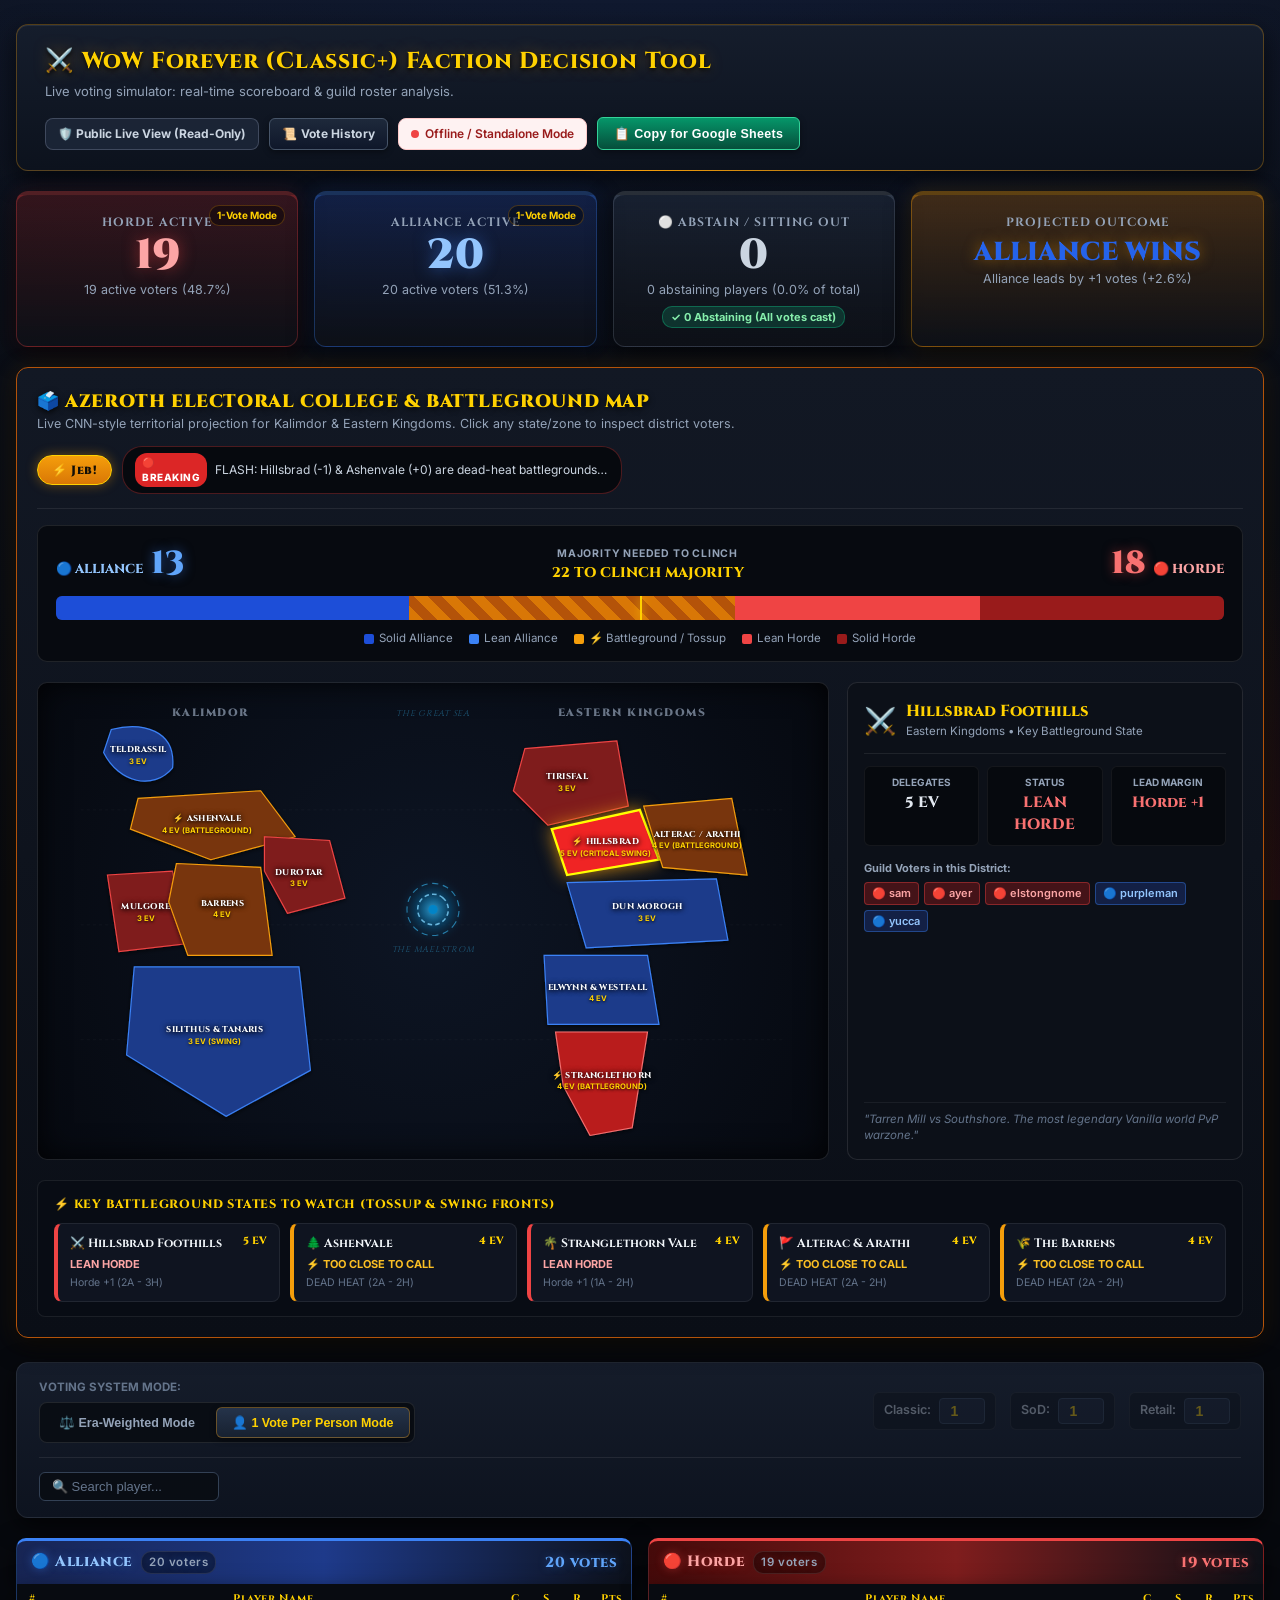
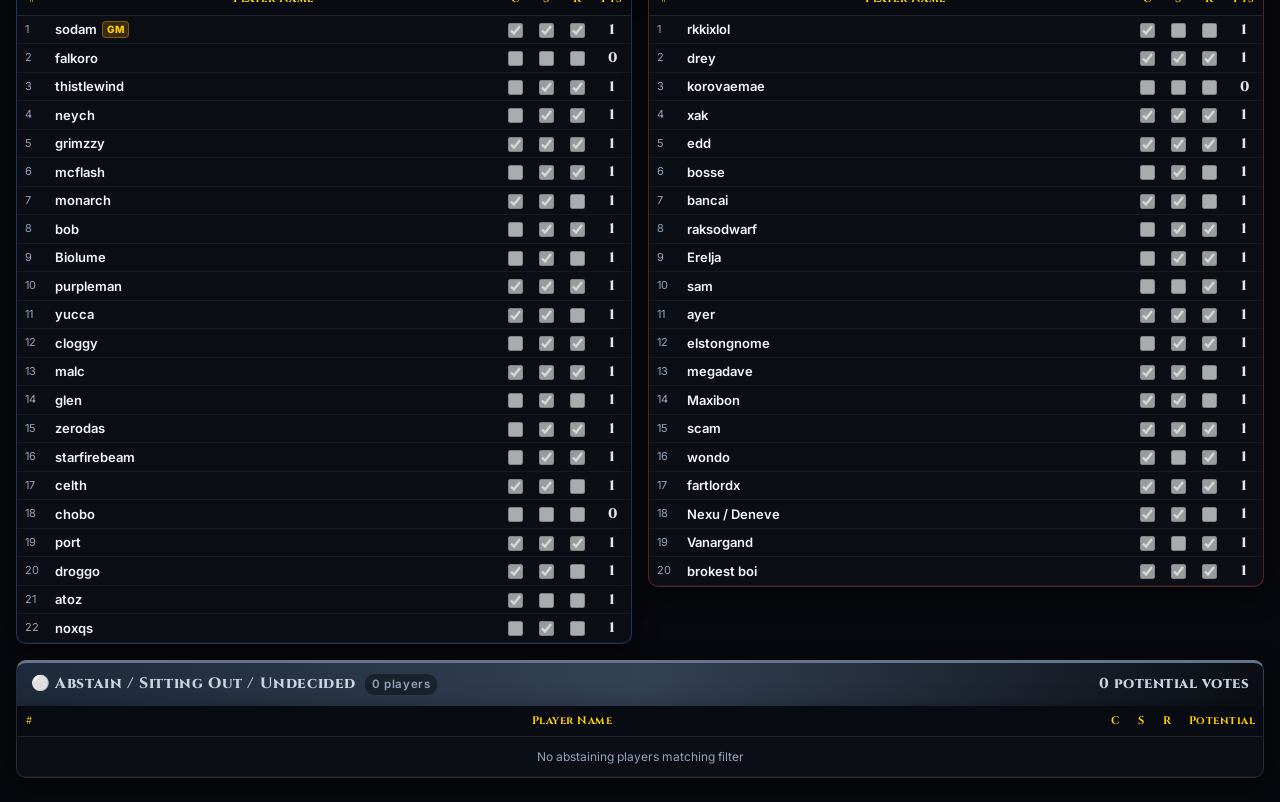
==== commit c4464035: "Add vote history audit page, native Discord poll sync, agents.md and handover.md" ====
--- a/index.html
+++ b/index.html
@@ -1290,7 +1290,8 @@
       <span class="admin-desc">You are on the management URL. You can edit names, add/remove members, toggle eras, and move factions.</span>
     </div>
     <div class="admin-bar-actions">
-      <button class="btn btn-primary" id="btn-discord-sync" style="font-size: 12px; padding: 6px 12px; background: #5865F2; border-color: #5865F2;" onclick="syncDiscordVotes()" title="Fetch latest votes from Discord message in #sign-up-forever">🤖 Sync Discord Poll</button>
+      <button class="btn btn-primary" id="btn-discord-sync" style="font-size: 12px; padding: 6px 12px; background: #5865F2; border-color: #5865F2;" onclick="syncDiscordVotes()" title="Fetch latest votes from Discord native poll in #sign-up-forever">🤖 Sync Discord Poll</button>
+      <a href="/history" class="btn btn-outline" style="font-size: 12px; padding: 6px 12px; text-decoration: none;">📜 Vote History</a>
       <button class="btn btn-outline" style="font-size: 12px; padding: 6px 12px;" onclick="copyPublicLink()">📋 Copy Public Safe Link</button>
       <a href="/" target="_blank" class="btn btn-outline" style="font-size: 12px; padding: 6px 12px; text-decoration: none;">👁️ Open Safe View</a>
     </div>
@@ -1305,6 +1306,7 @@
       <div class="safe-view-badge safe-only">
         <span>🛡️ Public Live View (Read-Only)</span>
       </div>
+      <a href="/history" class="btn btn-outline" style="font-size: 12px; padding: 6px 12px; text-decoration: none;">📜 Vote History</a>
       <div id="db-status-badge" style="display: inline-flex; align-items: center; gap: 6px; padding: 6px 12px; background: #ecfdf5; border: 1px solid #a7f3d0; border-radius: 8px; font-size: 12px; font-weight: 600; color: #065f46;">
         <span id="db-status-dot" style="display:inline-block; width: 8px; height: 8px; border-radius: 50%; background: #10b981;"></span>
         <span id="db-status-text">Connecting to SQLite...</span>
@@ -2869,12 +2871,14 @@
     btn.disabled = true;
     btn.textContent = "⏳ Syncing...";
   }
-  showToast("Fetching live votes from Discord message in #sign-up-forever...");
+  showToast("Fetching live votes from Discord poll in #sign-up-forever...");
   try {
     const res = await fetch("/api/discord/sync", { method: "POST" });
     if (res.ok) {
       const data = await res.json();
-      showToast(`✅ Synced ${data.synced_count} Discord voters (${data.total_alliance_reactions} Alliance, ${data.total_horde_reactions} Horde)!`);
+      const allyCount = data.alliance_poll_votes ?? data.total_alliance_reactions ?? 0;
+      const hordeCount = data.horde_poll_votes ?? data.total_horde_reactions ?? 0;
+      showToast(`✅ Synced ${data.synced_count} Discord voters (${allyCount} Alliance, ${hordeCount} Horde)!`);
       const stateRes = await fetch("/api/state");
       if (stateRes.ok) {
         const sdata = await stateRes.json();
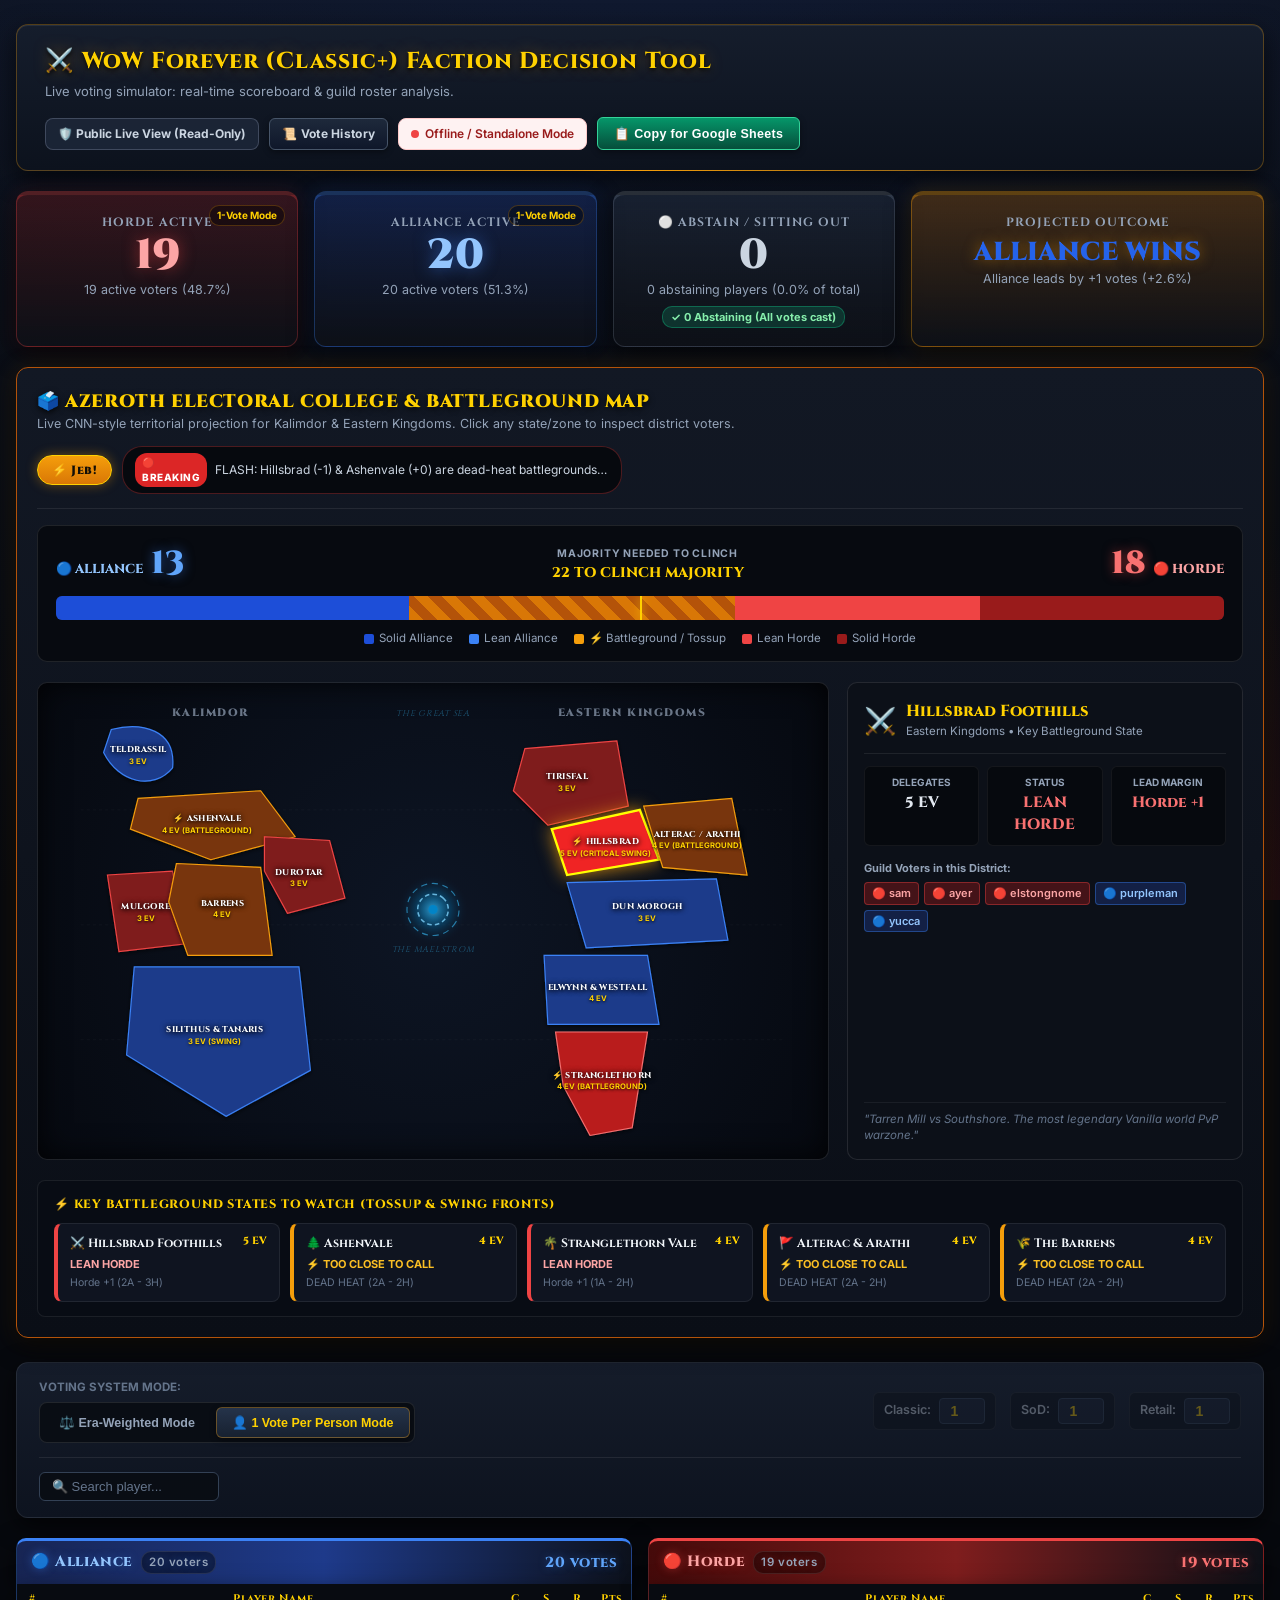
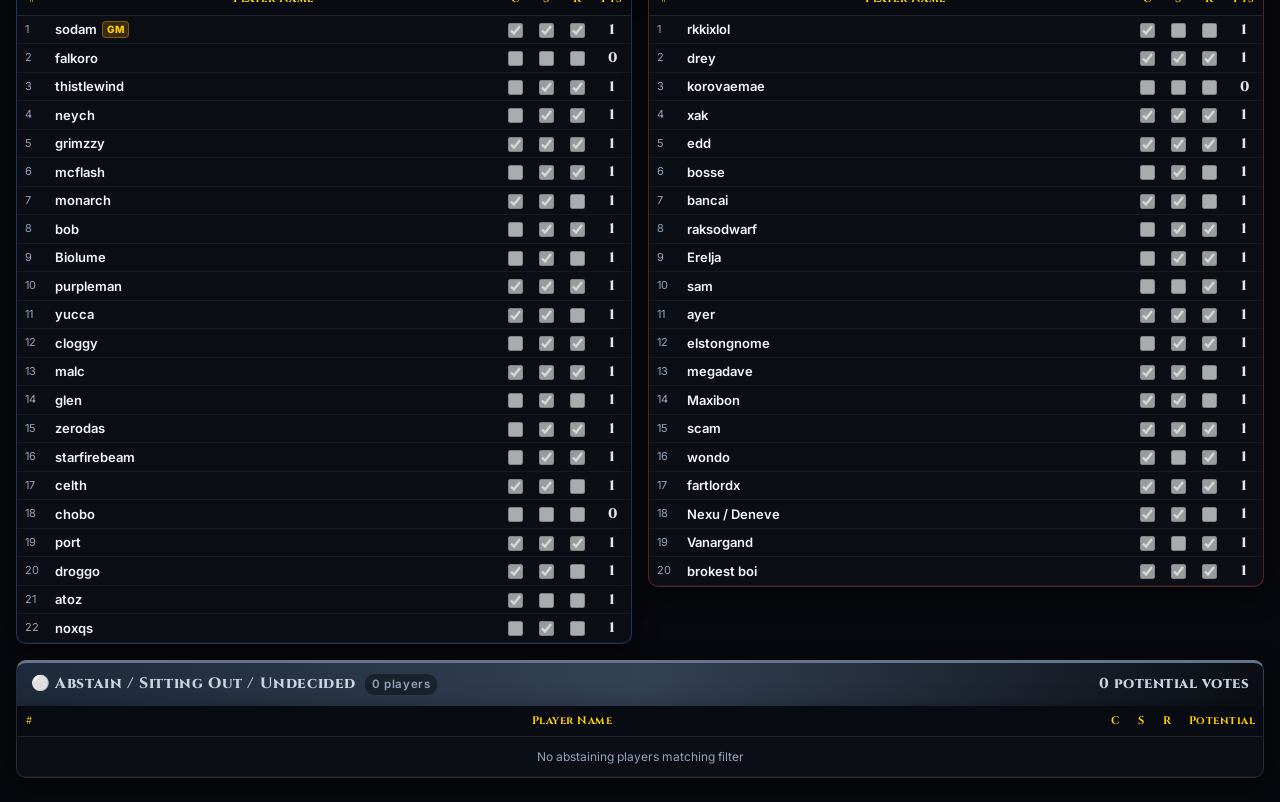
==== commit 24eb05b7: "Add near-live Discord poll synchronization" ====
--- a/index.html
+++ b/index.html
@@ -2873,7 +2873,12 @@
   }
   showToast("Fetching live votes from Discord poll in #sign-up-forever...");
   try {
-    const res = await fetch("/api/discord/sync", { method: "POST" });
+    const token = window.prompt("Enter the sync token to run a manual Discord sync:");
+    if (!token) return;
+    const res = await fetch("/api/discord/sync", {
+      method: "POST",
+      headers: { "X-Sync-Token": token }
+    });
     if (res.ok) {
       const data = await res.json();
       const allyCount = data.alliance_poll_votes ?? data.total_alliance_reactions ?? 0;
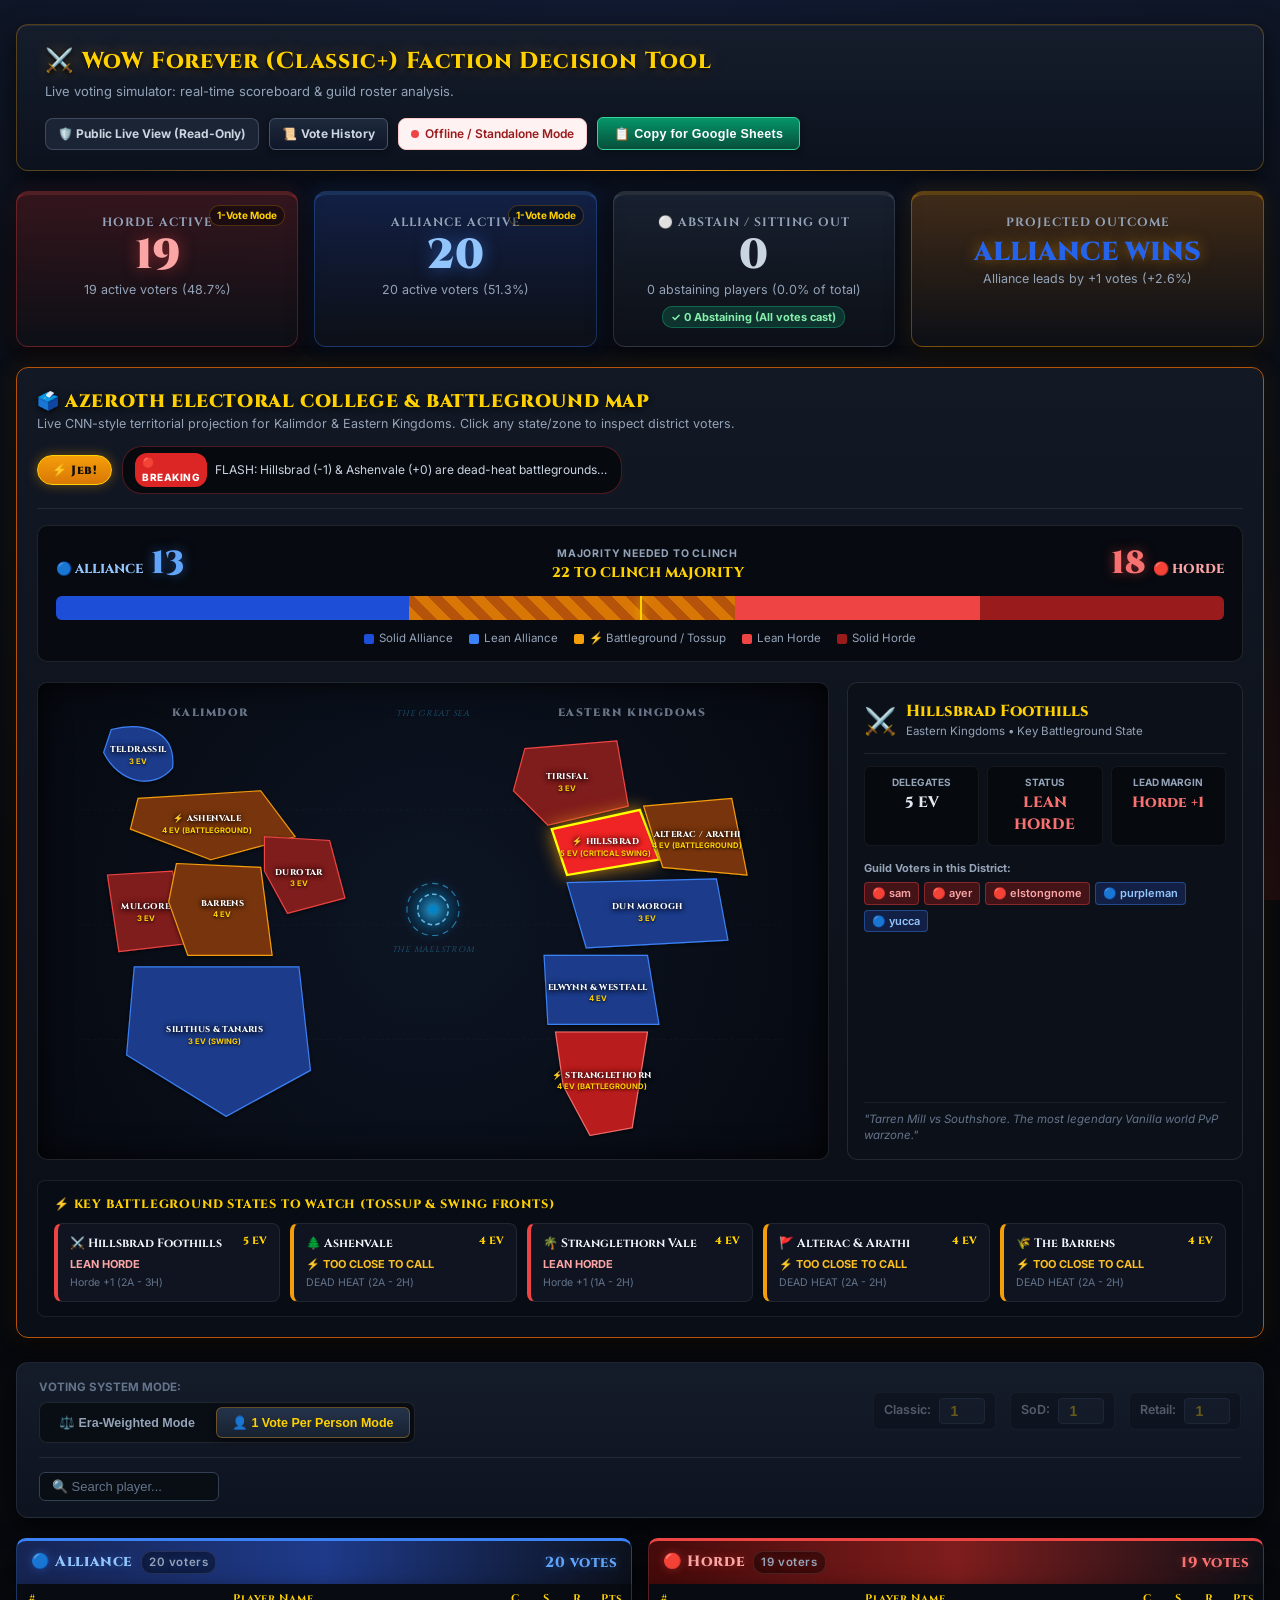
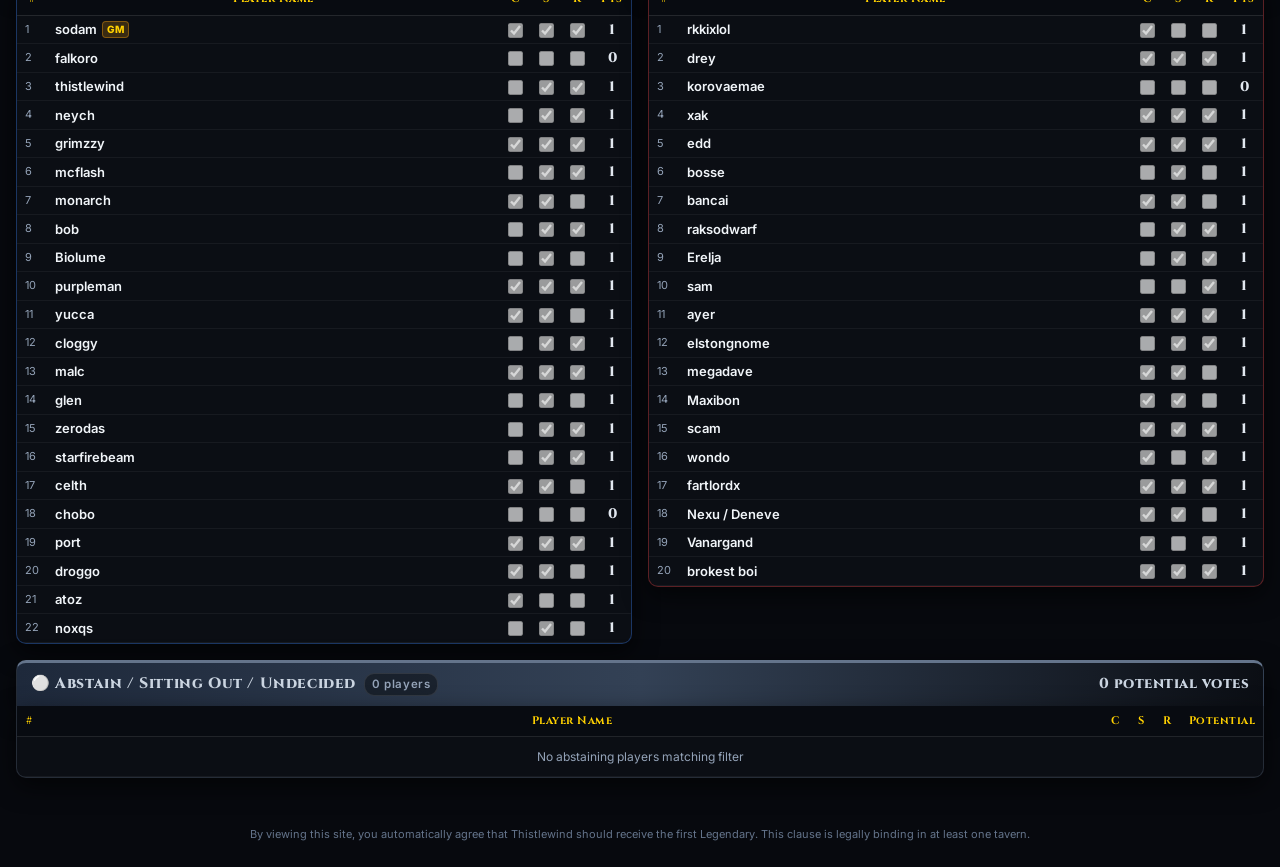
==== commit c7a4f6af: "Add Thistlewind legendary fine print" ====
--- a/index.html
+++ b/index.html
@@ -1277,6 +1277,13 @@
   .name-text-safe {
     font-weight: 600;
     color: #f1f5f9;
+  }
+  .fine-print {
+    max-width: 1320px;
+    margin: 48px auto 0;
+    color: #64748b;
+    font-size: 11px;
+    text-align: center;
   }
 </style>
 </head>
@@ -1742,6 +1749,10 @@
     </div>
   </div>
 </div>
+
+<footer class="fine-print" aria-label="Terms of Service">
+  By viewing this site, you automatically agree that Thistlewind should receive the first Legendary. This clause is legally binding in at least one tavern.
+</footer>
 
 <div id="toast">Copied to clipboard!</div>
 
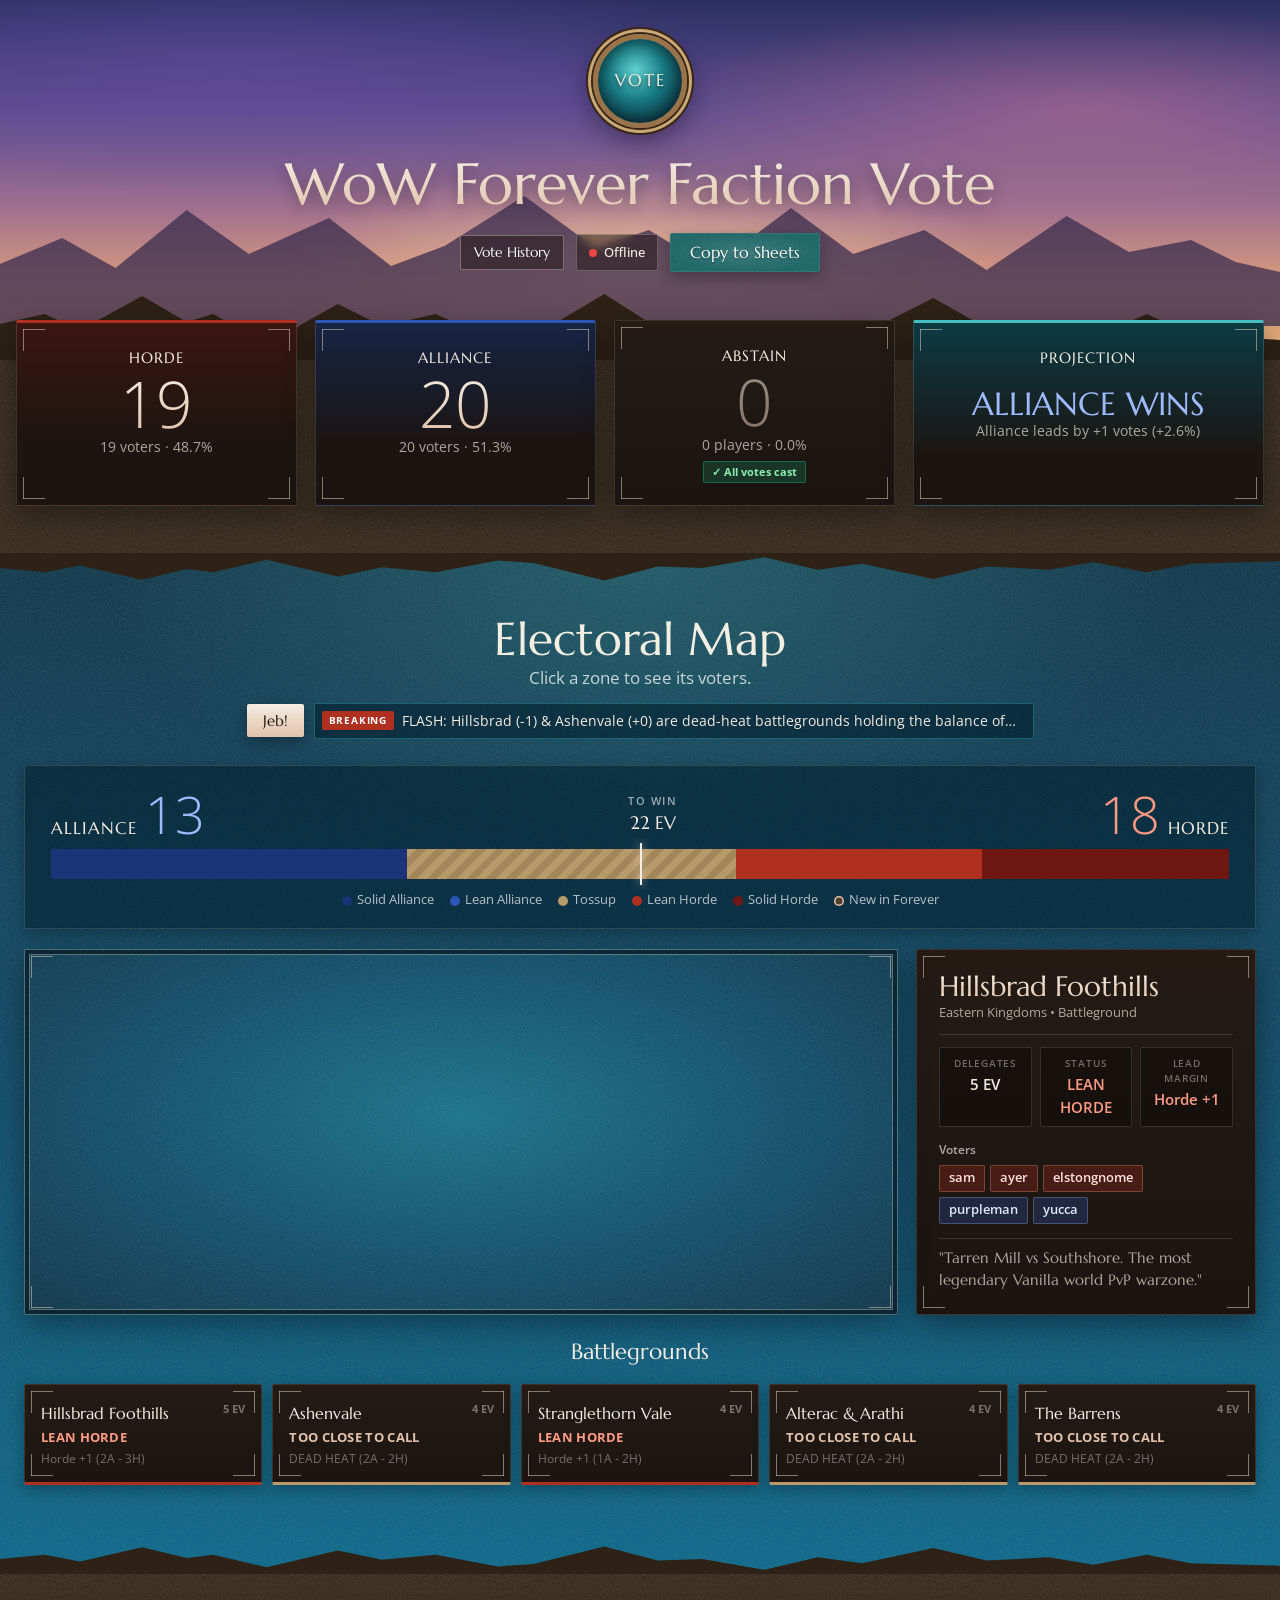
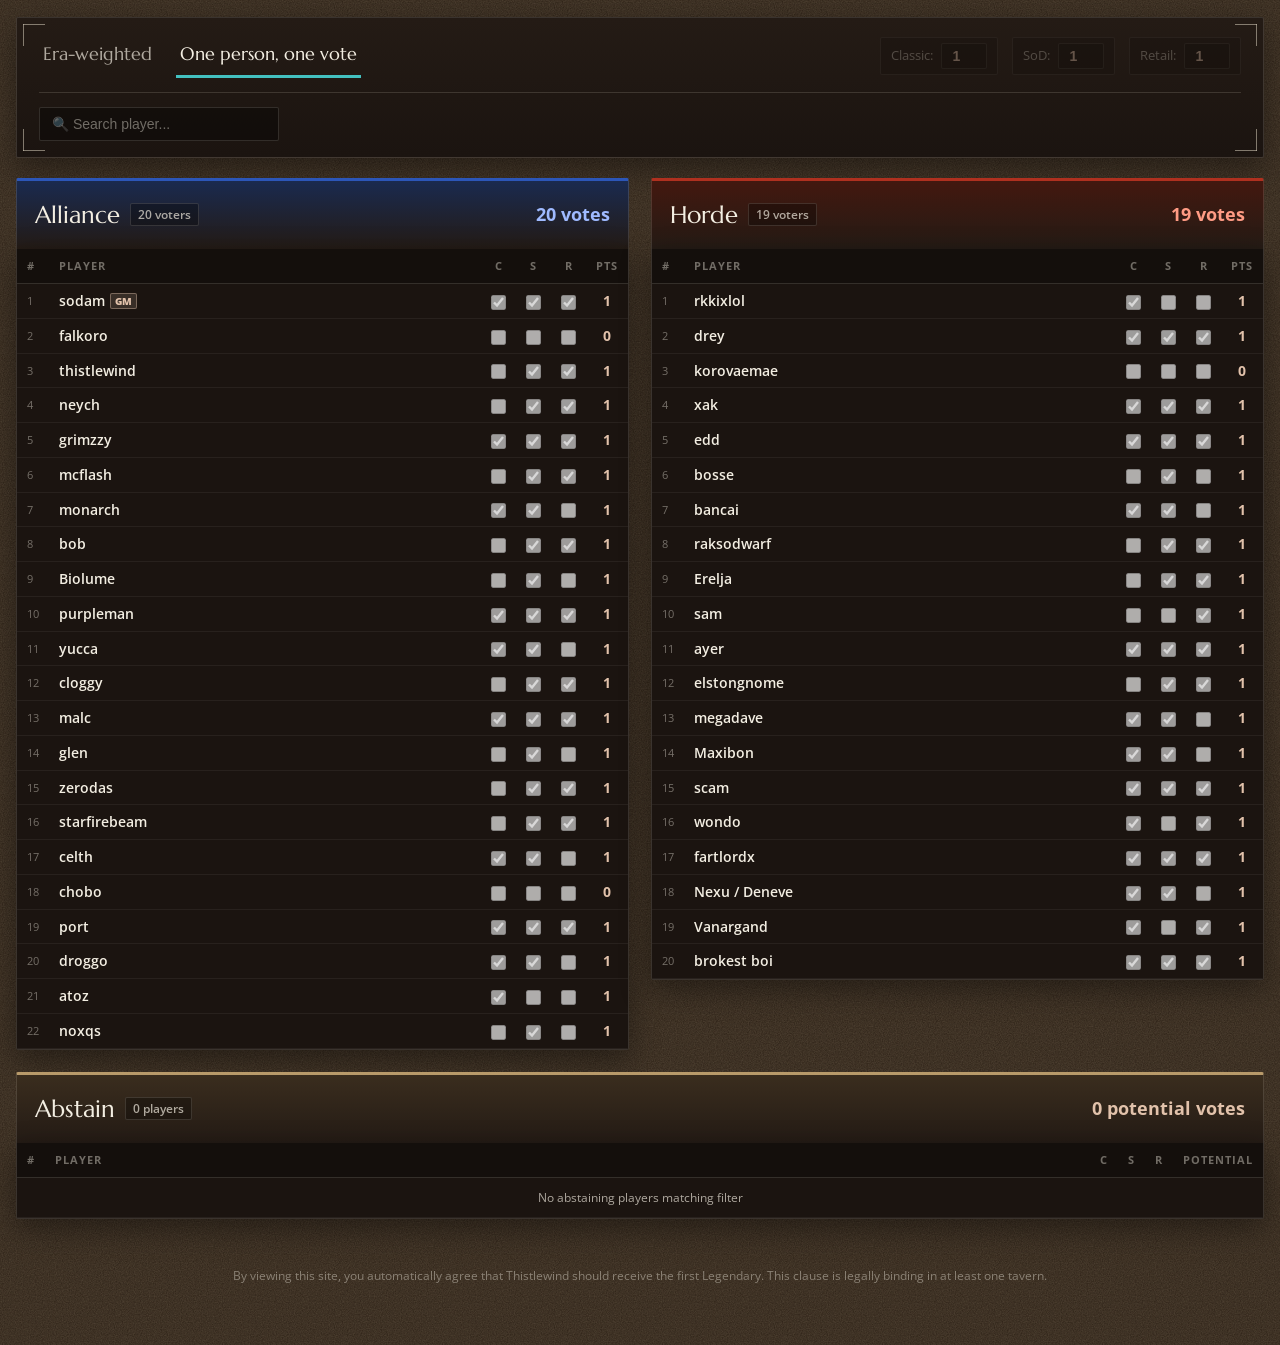
==== commit e30ffd24: "Redesign in the WoW: Forever style with a new Azeroth map - New look modelled on the official WoW: F" ====
--- a/index.html
+++ b/index.html
@@ -3,1289 +3,15 @@
 <head>
 <meta charset="UTF-8">
 <meta name="viewport" content="width=device-width, initial-scale=1.0">
-<title>WoW Forever (Classic+) Faction Vote Simulator</title>
+<title>WoW Forever Faction Vote</title>
 <link rel="preconnect" href="https://fonts.googleapis.com">
 <link rel="preconnect" href="https://fonts.gstatic.com" crossorigin>
-<link href="https://fonts.googleapis.com/css2?family=Cinzel:wght@600;700;800;900&family=Inter:wght@400;500;600;700;800&display=swap" rel="stylesheet">
-<style>
-  :root {
-    --horde-red: #dc2626;
-    --horde-bright: #f87171;
-    --horde-dark: #7f1d1d;
-    --horde-border: rgba(220, 38, 38, 0.4);
-    --horde-bg: rgba(69, 10, 10, 0.35);
-
-    --alliance-blue: #2563eb;
-    --alliance-bright: #60a5fa;
-    --alliance-dark: #1e3a8a;
-    --alliance-border: rgba(37, 99, 235, 0.4);
-    --alliance-bg: rgba(23, 37, 84, 0.35);
-
-    --abstain-gray: #94a3b8;
-    --abstain-bg: rgba(30, 41, 59, 0.35);
-    --abstain-border: rgba(100, 116, 139, 0.35);
-
-    --wow-gold: #f59e0b;
-    --wow-gold-bright: #ffd100;
-    --wow-gold-dark: #b45309;
-    --gm-border: #b45309;
-
-    --border: rgba(255, 255, 255, 0.08);
-    --card-shadow: 0 8px 24px rgba(0, 0, 0, 0.6);
-  }
-  * { box-sizing: border-box; margin: 0; padding: 0; }
-  body {
-    font-family: 'Inter', -apple-system, BlinkMacSystemFont, "Segoe UI", Roboto, sans-serif;
-    background-color: #07090e;
-    background-image: 
-      radial-gradient(ellipse 90% 50% at 50% -10%, rgba(30, 58, 138, 0.22), transparent),
-      radial-gradient(ellipse 70% 40% at 100% 100%, rgba(153, 27, 27, 0.16), transparent),
-      linear-gradient(180deg, #0d121c 0%, #07090e 100%);
-    background-attachment: fixed;
-    color: #e2e8f0;
-    padding: 24px 16px;
-    line-height: 1.5;
-    min-height: 100vh;
-  }
-  .container {
-    max-width: 1320px;
-    margin: 0 auto;
-  }
-  header {
-    background: linear-gradient(180deg, #151d2c 0%, #0c121d 100%);
-    padding: 20px 28px;
-    border-radius: 12px;
-    border: 1px solid rgba(245, 158, 11, 0.3);
-    box-shadow: var(--card-shadow), inset 0 1px 0 rgba(255, 255, 255, 0.08);
-    margin-bottom: 20px;
-    display: flex;
-    justify-content: space-between;
-    align-items: center;
-    flex-wrap: wrap;
-    gap: 16px;
-    position: relative;
-  }
-  header::after {
-    content: '';
-    position: absolute;
-    bottom: -1px; left: 10%; right: 10%;
-    height: 1px;
-    background: linear-gradient(90deg, transparent, #f59e0b, transparent);
-  }
-  h1 { 
-    font-family: 'Cinzel', Georgia, serif;
-    font-size: 23px; 
-    font-weight: 800;
-    color: #ffd100;
-    text-shadow: 0 2px 4px rgba(0,0,0,0.9), 0 0 16px rgba(245, 158, 11, 0.35);
-    display: flex; 
-    align-items: center; 
-    gap: 10px; 
-    letter-spacing: 0.8px;
-  }
-  .subtitle { font-size: 13px; color: #94a3b8; margin-top: 2px; }
-
-  /* HEADER BUTTONS */
-  .header-actions {
-    display: flex;
-    gap: 10px;
-    align-items: center;
-    flex-wrap: wrap;
-  }
-  .btn {
-    border: 1px solid transparent;
-    padding: 8px 16px;
-    border-radius: 6px;
-    font-size: 12.5px;
-    font-weight: 700;
-    cursor: pointer;
-    transition: all 0.15s ease;
-    display: inline-flex;
-    align-items: center;
-    gap: 6px;
-    letter-spacing: 0.3px;
-    box-shadow: 0 2px 6px rgba(0,0,0,0.4);
-  }
-  .btn-primary { 
-    background: linear-gradient(180deg, #25334a 0%, #151d2a 100%); 
-    border-color: #3b82f6; 
-    color: #93c5fd; 
-  }
-  .btn-primary:hover { 
-    background: linear-gradient(180deg, #324463 0%, #1a2436 100%); 
-    border-color: #60a5fa; 
-    color: #ffffff; 
-    box-shadow: 0 0 10px rgba(59, 130, 246, 0.4);
-  }
-  .btn-success { 
-    background: linear-gradient(180deg, #059669 0%, #064e3b 100%); 
-    border-color: #34d399; 
-    color: #ffffff; 
-  }
-  .btn-success:hover { 
-    background: linear-gradient(180deg, #10b981 0%, #047857 100%); 
-    box-shadow: 0 0 10px rgba(16, 185, 129, 0.4);
-  }
-  .btn-outline { 
-    background: linear-gradient(180deg, #1e293b 0%, #0f172a 100%); 
-    border-color: #475569; 
-    color: #cbd5e1; 
-  }
-  .btn-outline:hover { 
-    background: #334155; 
-    border-color: #94a3b8; 
-    color: #ffffff; 
-  }
-  .btn-gm { 
-    background: linear-gradient(180deg, #d97706 0%, #78350f 100%); 
-    border-color: #fbbf24; 
-    color: #fffbeb; 
-    text-shadow: 0 1px 2px rgba(0,0,0,0.8);
-  }
-  .btn-gm:hover { 
-    background: linear-gradient(180deg, #f59e0b 0%, #92400e 100%); 
-    box-shadow: 0 0 12px rgba(245, 158, 11, 0.5);
-  }
-
-  /* 4-CARD SCOREBOARD BANNER */
-  .scoreboard {
-    display: grid;
-    grid-template-columns: 1fr 1fr 1fr 1.25fr;
-    gap: 16px;
-    margin-bottom: 20px;
-  }
-  @media (max-width: 960px) {
-    .scoreboard { grid-template-columns: 1fr 1fr; }
-  }
-  .score-card {
-    background: linear-gradient(180deg, #131a29 0%, #0c101a 100%);
-    padding: 18px 20px;
-    border-radius: 12px;
-    box-shadow: var(--card-shadow);
-    text-align: center;
-    border: 1px solid rgba(255, 255, 255, 0.08);
-    border-top: 4px solid #64748b;
-    position: relative;
-    overflow: hidden;
-  }
-  .score-card.horde { 
-    border-top-color: #ef4444; 
-    border-color: rgba(239, 68, 68, 0.3);
-    background: linear-gradient(180deg, rgba(127, 29, 29, 0.35) 0%, #0d1017 100%);
-    box-shadow: var(--card-shadow), 0 0 20px rgba(220, 38, 38, 0.12);
-  }
-  .score-card.alliance { 
-    border-top-color: #3b82f6; 
-    border-color: rgba(59, 130, 246, 0.3);
-    background: linear-gradient(180deg, rgba(30, 58, 138, 0.35) 0%, #0d1017 100%);
-    box-shadow: var(--card-shadow), 0 0 20px rgba(37, 99, 235, 0.12);
-  }
-  .score-card.abstain { 
-    border-top-color: #64748b; 
-    border-color: rgba(148, 163, 184, 0.2);
-    background: linear-gradient(180deg, rgba(51, 65, 85, 0.3) 0%, #0d1017 100%);
-  }
-  .score-card.winner { 
-    border-top-color: var(--wow-gold); 
-    border-color: rgba(245, 158, 11, 0.35);
-    background: linear-gradient(180deg, rgba(217, 119, 6, 0.25) 0%, #0d1017 100%);
-    box-shadow: var(--card-shadow), 0 0 20px rgba(245, 158, 11, 0.15);
-  }
-  
-  .card-label { 
-    font-family: 'Cinzel', Georgia, serif;
-    font-size: 12px; 
-    font-weight: 700; 
-    text-transform: uppercase; 
-    letter-spacing: 1px; 
-    color: #94a3b8; 
-  }
-  .card-val { 
-    font-family: 'Cinzel', Georgia, serif;
-    font-size: 42px; 
-    font-weight: 900; 
-    margin: 2px 0; 
-    line-height: 1.1; 
-  }
-  .score-card.horde .card-val { color: #fca5a5; text-shadow: 0 0 16px rgba(239, 68, 68, 0.5); }
-  .score-card.alliance .card-val { color: #93c5fd; text-shadow: 0 0 16px rgba(59, 130, 246, 0.5); }
-  .score-card.abstain .card-val { color: #cbd5e1; }
-  .score-card.winner .card-val { color: #ffd100; font-size: 26px; padding-top: 6px; text-shadow: 0 0 14px rgba(245, 158, 11, 0.5); }
-  .card-sub { font-size: 12.5px; color: #94a3b8; }
-  
-  .swing-alert {
-    display: inline-block;
-    margin-top: 6px;
-    font-size: 11px;
-    font-weight: 700;
-    padding: 2px 8px;
-    border-radius: 10px;
-  }
-  .swing-alert.critical { background: rgba(239, 68, 68, 0.2); color: #fca5a5; border: 1px solid rgba(239, 68, 68, 0.4); }
-  .swing-alert.warning { background: rgba(245, 158, 11, 0.2); color: #fde047; border: 1px solid rgba(245, 158, 11, 0.4); }
-  .swing-alert.safe { background: rgba(16, 185, 129, 0.2); color: #86efac; border: 1px solid rgba(16, 185, 129, 0.4); }
-
-  .vote-mode-badge {
-    position: absolute;
-    top: 10px;
-    right: 12px;
-    font-size: 10px;
-    font-weight: 700;
-    padding: 2px 7px;
-    border-radius: 10px;
-    background: rgba(0, 0, 0, 0.4);
-    color: #ffd100;
-    border: 1px solid rgba(245, 158, 11, 0.25);
-  }
-
-  /* =========================================================
-     USA-STYLE AZEROTH ELECTION NIGHT MAP & BATTLEGROUND SYSTEM
-     ========================================================= */
-  .election-map-panel {
-    background: linear-gradient(180deg, #121824 0%, #0a0e16 100%);
-    border: 1.5px solid #b45309;
-    border-radius: 12px;
-    padding: 20px;
-    margin-bottom: 24px;
-    box-shadow: var(--card-shadow), 0 0 24px rgba(245, 158, 11, 0.12);
-    position: relative;
-  }
-  .map-panel-header {
-    display: flex;
-    justify-content: space-between;
-    align-items: center;
-    flex-wrap: wrap;
-    gap: 12px;
-    margin-bottom: 16px;
-    padding-bottom: 14px;
-    border-bottom: 1px solid rgba(255, 255, 255, 0.08);
-  }
-  .map-panel-title {
-    font-family: 'Cinzel', Georgia, serif;
-    font-size: 18px;
-    font-weight: 900;
-    color: #ffd100;
-    text-shadow: 0 2px 6px rgba(0,0,0,0.8);
-    display: flex;
-    align-items: center;
-    gap: 8px;
-    letter-spacing: 0.6px;
-  }
-  .map-panel-sub { font-size: 12.5px; color: #94a3b8; }
-  
-  .election-ticker {
-    display: inline-flex;
-    align-items: center;
-    gap: 8px;
-    background: #06090e;
-    border: 1px solid rgba(239, 68, 68, 0.3);
-    padding: 6px 12px;
-    border-radius: 20px;
-    font-size: 12px;
-    color: #f1f5f9;
-    max-width: 500px;
-  }
-  .ticker-badge {
-    background: #dc2626;
-    color: #fff;
-    font-weight: 800;
-    font-size: 10px;
-    padding: 2px 7px;
-    border-radius: 12px;
-    text-transform: uppercase;
-    letter-spacing: 0.5px;
-    animation: ticker-flash 2s infinite;
-  }
-  @keyframes ticker-flash {
-    0%, 100% { opacity: 1; }
-    50% { opacity: 0.5; }
-  }
-  .ticker-text {
-    white-space: nowrap;
-    overflow: hidden;
-    text-overflow: ellipsis;
-    color: #cbd5e1;
-  }
-
-  .btn-jeb {
-    font-family: 'Cinzel', Georgia, serif;
-    background: linear-gradient(180deg, #f59e0b 0%, #d97706 100%);
-    color: #110e08;
-    font-weight: 900;
-    font-size: 12px;
-    padding: 6px 14px;
-    border-radius: 20px;
-    border: 1px solid #ffd100;
-    box-shadow: 0 0 12px rgba(245, 158, 11, 0.4);
-    cursor: pointer;
-    transition: all 0.2s ease;
-    letter-spacing: 0.5px;
-    white-space: nowrap;
-  }
-  .btn-jeb:hover {
-    background: #ffd100;
-    transform: scale(1.06);
-    box-shadow: 0 0 20px rgba(255, 209, 0, 0.85);
-  }
-  .btn-jeb.active {
-    background: linear-gradient(180deg, #1e293b 0%, #0f172a 100%);
-    color: #ffd100;
-    border-color: #f59e0b;
-    box-shadow: 0 0 12px rgba(245, 158, 11, 0.4);
-  }
-  
-  /* Jeb Landslide styling */
-  .zone-jeb {
-    fill: #f59e0b !important;
-    stroke: #fef08a !important;
-    stroke-width: 2.5 !important;
-    filter: drop-shadow(0 0 12px rgba(245, 158, 11, 0.85)) !important;
-    animation: jeb-glow 1.5s infinite alternate !important;
-  }
-  @keyframes jeb-glow {
-    0% { filter: drop-shadow(0 0 6px rgba(245, 158, 11, 0.6)); }
-    100% { filter: drop-shadow(0 0 18px rgba(255, 209, 0, 1)); }
-  }
-  .ev-seg.jeb-landslide {
-    background: linear-gradient(90deg, #eab308, #ffd100, #f59e0b) !important;
-    box-shadow: 0 0 20px rgba(255, 209, 0, 0.7);
-  }
-  .voter-chip.jeb {
-    background: rgba(245, 158, 11, 0.25);
-    color: #fef08a;
-    border-color: rgba(245, 158, 11, 0.5);
-  }
-
-  /* Jeb Celebrating Overlay on Map */
-  .jeb-celebrate-wrap {
-    position: absolute;
-    bottom: 0;
-    left: 50%;
-    transform: translateX(-50%);
-    width: 100%;
-    max-width: 460px;
-    display: flex;
-    flex-direction: column;
-    align-items: center;
-    pointer-events: none;
-    z-index: 25;
-    animation: jeb-rise 0.5s cubic-bezier(0.16, 1, 0.3, 1) forwards;
-  }
-  @keyframes jeb-rise {
-    0% {
-      opacity: 0;
-      transform: translate(-50%, 40px) scale(0.92);
-    }
-    100% {
-      opacity: 1;
-      transform: translate(-50%, 0) scale(1);
-    }
-  }
-  .jeb-cutout-img {
-    width: 100%;
-    max-height: 380px;
-    object-fit: contain;
-    filter: drop-shadow(0 0 28px rgba(255, 209, 0, 0.85)) drop-shadow(0 15px 35px rgba(0, 0, 0, 0.95));
-    pointer-events: auto;
-    cursor: pointer;
-    transition: transform 0.25s ease;
-  }
-  .jeb-cutout-img:hover {
-    transform: scale(1.04);
-  }
-  .jeb-banner-overlay {
-    position: absolute;
-    top: 14px;
-    left: 50%;
-    transform: translateX(-50%);
-    background: linear-gradient(180deg, rgba(24, 18, 5, 0.94) 0%, rgba(12, 9, 3, 0.98) 100%);
-    border: 2px solid #ffd100;
-    border-radius: 30px;
-    padding: 8px 24px;
-    box-shadow: 0 0 25px rgba(255, 209, 0, 0.65), 0 8px 20px rgba(0,0,0,0.85);
-    text-align: center;
-    pointer-events: auto;
-    z-index: 26;
-    white-space: nowrap;
-    animation: jeb-banner-bounce 0.7s ease;
-  }
-  @keyframes jeb-banner-bounce {
-    0% { transform: translate(-50%, -30px); opacity: 0; }
-    60% { transform: translate(-50%, 4px); }
-    100% { transform: translate(-50%, 0); opacity: 1; }
-  }
-  .jeb-banner-title {
-    font-family: 'Cinzel', Georgia, serif;
-    font-size: 14px;
-    font-weight: 900;
-    color: #ffd100;
-    letter-spacing: 1.5px;
-    text-shadow: 0 0 10px rgba(255, 209, 0, 0.8);
-  }
-  .jeb-banner-sub {
-    font-size: 11px;
-    font-weight: 700;
-    color: #fef08a;
-    letter-spacing: 0.5px;
-  }
-  .insp-jeb-media {
-    margin-bottom: 12px;
-    border-radius: 8px;
-    overflow: hidden;
-    border: 1.5px solid #ffd100;
-    box-shadow: 0 0 16px rgba(255, 209, 0, 0.35);
-    background: #000;
-  }
-  .insp-jeb-img {
-    width: 100%;
-    height: 145px;
-    object-fit: cover;
-    display: block;
-    transition: transform 0.3s ease;
-  }
-  .insp-jeb-img:hover {
-    transform: scale(1.04);
-  }
-
-  /* 270toWin Segmented Progress Bar */
-  .electoral-bar-container {
-    background: #070a10;
-    border: 1px solid rgba(255, 255, 255, 0.1);
-    border-radius: 10px;
-    padding: 14px 18px;
-    margin-bottom: 20px;
-  }
-  .electoral-bar-header {
-    display: flex;
-    justify-content: space-between;
-    align-items: center;
-    margin-bottom: 8px;
-  }
-  .ev-total {
-    display: flex;
-    align-items: baseline;
-    gap: 8px;
-  }
-  .ev-total.alliance .ev-name { font-family: 'Cinzel', serif; font-size: 13px; font-weight: 800; color: #93c5fd; }
-  .ev-total.alliance .ev-num { font-family: 'Cinzel', serif; font-size: 32px; font-weight: 900; color: #60a5fa; text-shadow: 0 0 12px rgba(59, 130, 246, 0.5); }
-  .ev-total.horde .ev-name { font-family: 'Cinzel', serif; font-size: 13px; font-weight: 800; color: #fca5a5; }
-  .ev-total.horde .ev-num { font-family: 'Cinzel', serif; font-size: 32px; font-weight: 900; color: #f87171; text-shadow: 0 0 12px rgba(239, 68, 68, 0.5); }
-  .ev-target-center { text-align: center; }
-  .ev-target-label { font-size: 10.5px; font-weight: 700; color: #94a3b8; text-transform: uppercase; letter-spacing: 0.8px; }
-  .ev-target-val { font-family: 'Cinzel', serif; font-size: 14px; font-weight: 800; color: #ffd100; }
-  
-  .electoral-bar-track {
-    height: 24px;
-    background: #1e293b;
-    border-radius: 6px;
-    overflow: hidden;
-    display: flex;
-    position: relative;
-    box-shadow: inset 0 2px 4px rgba(0,0,0,0.6);
-  }
-  .ev-seg {
-    height: 100%;
-    transition: width 0.4s ease;
-  }
-  .ev-seg.solid-alliance { background: #1d4ed8; }
-  .ev-seg.lean-alliance { background: #3b82f6; }
-  .ev-seg.tossup { 
-    background: repeating-linear-gradient(45deg, #d97706, #d97706 10px, #b45309 10px, #b45309 20px); 
-  }
-  .ev-seg.lean-horde { background: #ef4444; }
-  .ev-seg.solid-horde { background: #991b1b; }
-  .ev-threshold-line {
-    position: absolute;
-    top: 0; bottom: 0;
-    width: 2px;
-    background: #ffd100;
-    box-shadow: 0 0 8px #ffd100;
-    z-index: 10;
-  }
-  .electoral-bar-legend {
-    display: flex;
-    justify-content: center;
-    gap: 16px;
-    flex-wrap: wrap;
-    margin-top: 10px;
-    font-size: 11.5px;
-    color: #94a3b8;
-  }
-  .leg-item { display: inline-flex; align-items: center; gap: 5px; }
-  .leg-dot { width: 10px; height: 10px; border-radius: 2px; display: inline-block; }
-  .leg-dot.solid-alliance { background: #1d4ed8; }
-  .leg-dot.lean-alliance { background: #3b82f6; }
-  .leg-dot.tossup { background: #f59e0b; }
-  .leg-dot.lean-horde { background: #ef4444; }
-  .leg-dot.solid-horde { background: #991b1b; }
-
-  /* Map and Inspector Grid */
-  .map-layout-grid {
-    display: grid;
-    grid-template-columns: 2fr 1fr;
-    gap: 18px;
-    margin-bottom: 20px;
-  }
-  @media (max-width: 960px) {
-    .map-layout-grid { grid-template-columns: 1fr; }
-  }
-  .map-svg-wrap {
-    background: radial-gradient(circle at 50% 50%, #0d1524 0%, #060910 100%);
-    border: 1px solid rgba(255, 255, 255, 0.1);
-    border-radius: 10px;
-    padding: 12px;
-    position: relative;
-    box-shadow: inset 0 0 30px rgba(0,0,0,0.8);
-    overflow: hidden;
-  }
-  .azeroth-map-svg {
-    width: 100%;
-    height: auto;
-    display: block;
-    user-select: none;
-  }
-  
-  /* SVG Map Zone Styles */
-  .map-zone {
-    cursor: pointer;
-    transition: all 0.25s ease;
-  }
-  .map-zone path, .map-zone polygon, .map-zone rect {
-    transition: fill 0.3s ease, filter 0.2s ease, stroke 0.2s ease;
-    stroke-width: 1.5;
-  }
-  .map-zone:hover path, .map-zone:hover polygon, .map-zone:hover rect {
-    filter: brightness(1.25) drop-shadow(0 0 8px rgba(255, 255, 255, 0.4));
-    stroke-width: 2.5;
-  }
-  .map-zone.selected path, .map-zone.selected polygon, .map-zone.selected rect {
-    stroke: #ffd100 !important;
-    stroke-width: 3 !important;
-    filter: brightness(1.3) drop-shadow(0 0 12px rgba(245, 158, 11, 0.8));
-  }
-  
-  /* Zone Faction Fills */
-  .zone-solid-alliance { fill: #1e3a8a; stroke: #3b82f6; }
-  .zone-lean-alliance { fill: #1d4ed8; stroke: #60a5fa; }
-  .zone-tossup { 
-    fill: #78350f; 
-    stroke: #f59e0b; 
-    animation: tossup-pulse 2.2s infinite; 
-  }
-  .zone-lean-horde { fill: #b91c1c; stroke: #f87171; }
-  .zone-solid-horde { fill: #7f1d1d; stroke: #ef4444; }
-  .zone-uncalled { fill: #1e293b; stroke: #64748b; }
-  
-  @keyframes tossup-pulse {
-    0%, 100% { stroke: #f59e0b; filter: drop-shadow(0 0 2px rgba(245, 158, 11, 0.4)); }
-    50% { stroke: #ffd100; filter: drop-shadow(0 0 10px rgba(255, 209, 0, 0.8)); }
-  }
-
-  .zone-svg-label {
-    font-family: 'Cinzel', serif;
-    font-size: 11px;
-    font-weight: 800;
-    fill: #f8fafc;
-    text-anchor: middle;
-    pointer-events: none;
-    text-shadow: 0 1px 4px rgba(0,0,0,0.9), 0 0 6px rgba(0,0,0,0.8);
-    letter-spacing: 0.5px;
-  }
-  .zone-svg-ev {
-    font-family: 'Inter', sans-serif;
-    font-size: 10px;
-    font-weight: 700;
-    fill: #ffd100;
-    text-anchor: middle;
-    pointer-events: none;
-    text-shadow: 0 1px 3px rgba(0,0,0,0.9);
-  }
-  .continent-header-text {
-    font-family: 'Cinzel', serif;
-    font-size: 14px;
-    font-weight: 900;
-    letter-spacing: 2px;
-    fill: #94a3b8;
-    text-anchor: middle;
-    opacity: 0.7;
-  }
-  .sea-text {
-    font-family: 'Cinzel', serif;
-    font-size: 11px;
-    font-style: italic;
-    fill: #38bdf8;
-    text-anchor: middle;
-    opacity: 0.4;
-    letter-spacing: 1px;
-  }
-
-  /* State Inspector (John King / Magic Wall Desk) */
-  .state-inspector {
-    background: #0c1018;
-    border: 1px solid rgba(255, 255, 255, 0.1);
-    border-radius: 10px;
-    padding: 16px;
-    display: flex;
-    flex-direction: column;
-    justify-content: space-between;
-  }
-  .inspector-header {
-    display: flex;
-    align-items: center;
-    gap: 10px;
-    padding-bottom: 12px;
-    border-bottom: 1px solid rgba(255, 255, 255, 0.08);
-    margin-bottom: 12px;
-  }
-  .inspector-zone-icon { font-size: 26px; }
-  .inspector-zone-name {
-    font-family: 'Cinzel', serif;
-    font-size: 16px;
-    font-weight: 800;
-    color: #ffd100;
-  }
-  .inspector-zone-sub { font-size: 11.5px; color: #94a3b8; }
-  .insp-metric-row {
-    display: grid;
-    grid-template-columns: 1fr 1fr 1fr;
-    gap: 8px;
-    margin-bottom: 14px;
-  }
-  .insp-metric {
-    background: #06090e;
-    padding: 8px 10px;
-    border-radius: 6px;
-    text-align: center;
-    border: 1px solid rgba(255, 255, 255, 0.06);
-  }
-  .insp-label { font-size: 10px; font-weight: 700; color: #94a3b8; text-transform: uppercase; }
-  .insp-val { font-family: 'Cinzel', serif; font-size: 15px; font-weight: 800; margin-top: 2px; }
-  .insp-val.alliance { color: #60a5fa; }
-  .insp-val.horde { color: #f87171; }
-  .insp-val.tossup { color: #fbbf24; }
-  
-  .insp-voters-list { margin-bottom: 14px; }
-  .insp-voters-title { font-size: 11px; font-weight: 700; color: #94a3b8; margin-bottom: 6px; }
-  .insp-voters-chips {
-    display: flex;
-    flex-wrap: wrap;
-    gap: 5px;
-    max-height: 110px;
-    overflow-y: auto;
-  }
-  .voter-chip {
-    font-size: 11px;
-    font-weight: 600;
-    padding: 2px 7px;
-    border-radius: 4px;
-    background: #1e293b;
-    color: #e2e8f0;
-    border: 1px solid rgba(255, 255, 255, 0.08);
-  }
-  .voter-chip.alliance { background: rgba(30, 58, 138, 0.4); color: #93c5fd; border-color: rgba(59, 130, 246, 0.4); }
-  .voter-chip.horde { background: rgba(153, 27, 27, 0.4); color: #fca5a5; border-color: rgba(239, 68, 68, 0.4); }
-  .voter-chip.abstain { background: rgba(51, 65, 85, 0.4); color: #cbd5e1; border-color: rgba(148, 163, 184, 0.3); }
-
-  .insp-lore {
-    font-size: 11.5px;
-    color: #64748b;
-    font-style: italic;
-    line-height: 1.4;
-    padding-top: 8px;
-    border-top: 1px solid rgba(255, 255, 255, 0.06);
-  }
-
-  /* Key Battlegrounds Section */
-  .battlegrounds-row {
-    background: #080c14;
-    border-radius: 8px;
-    padding: 14px 16px;
-    border: 1px solid rgba(255, 255, 255, 0.08);
-  }
-  .bg-section-title {
-    font-family: 'Cinzel', serif;
-    font-size: 12px;
-    font-weight: 800;
-    color: #ffd100;
-    letter-spacing: 0.8px;
-    margin-bottom: 10px;
-    display: flex;
-    align-items: center;
-    gap: 6px;
-  }
-  .bg-cards-grid {
-    display: grid;
-    grid-template-columns: repeat(auto-fit, minmax(180px, 1fr));
-    gap: 10px;
-  }
-  .bg-card {
-    background: #0f1420;
-    border: 1px solid rgba(255, 255, 255, 0.08);
-    border-radius: 8px;
-    padding: 10px 12px;
-    cursor: pointer;
-    transition: all 0.2s ease;
-    border-left: 4px solid #64748b;
-  }
-  .bg-card:hover {
-    background: #182030;
-    transform: translateY(-2px);
-    box-shadow: 0 4px 10px rgba(0,0,0,0.5);
-  }
-  .bg-card.tossup { border-left-color: #f59e0b; }
-  .bg-card.alliance { border-left-color: #3b82f6; }
-  .bg-card.horde { border-left-color: #ef4444; }
-  .bg-card-title {
-    font-family: 'Cinzel', serif;
-    font-size: 12px;
-    font-weight: 700;
-    color: #f1f5f9;
-    display: flex;
-    justify-content: space-between;
-  }
-  .bg-card-ev { font-size: 10.5px; color: #ffd100; font-weight: 800; }
-  .bg-card-status { font-size: 11px; font-weight: 700; margin-top: 4px; }
-  .bg-card.tossup .bg-card-status { color: #fbbf24; }
-  .bg-card.alliance .bg-card-status { color: #93c5fd; }
-  .bg-card.horde .bg-card-status { color: #fca5a5; }
-  .bg-card-sub { font-size: 10.5px; color: #64748b; margin-top: 2px; }
-
-  /* CONTROLS BAR */
-  .controls-panel {
-    background: linear-gradient(180deg, #151c2a 0%, #0d131f 100%);
-    padding: 16px 22px;
-    border-radius: 12px;
-    border: 1px solid rgba(255, 255, 255, 0.08);
-    box-shadow: var(--card-shadow);
-    margin-bottom: 20px;
-  }
-  .controls-row-top {
-    display: flex;
-    justify-content: space-between;
-    align-items: center;
-    flex-wrap: wrap;
-    gap: 16px;
-    padding-bottom: 14px;
-    border-bottom: 1px solid rgba(255, 255, 255, 0.08);
-  }
-
-  .mode-switch-container {
-    display: flex;
-    align-items: center;
-    gap: 6px;
-    background: #090d14;
-    padding: 4px;
-    border-radius: 8px;
-    border: 1px solid rgba(255, 255, 255, 0.1);
-  }
-  .mode-switch-btn {
-    border: none;
-    padding: 7px 15px;
-    border-radius: 6px;
-    font-size: 12.5px;
-    font-weight: 700;
-    cursor: pointer;
-    transition: all 0.2s ease;
-    color: #94a3b8;
-    background: transparent;
-  }
-  .mode-switch-btn.active {
-    background: linear-gradient(180deg, #25334a 0%, #172130 100%);
-    color: #ffd100;
-    border: 1px solid rgba(245, 158, 11, 0.35);
-    box-shadow: 0 2px 6px rgba(0,0,0,0.4);
-  }
-
-  .weights-section {
-    display: flex;
-    flex-wrap: wrap;
-    align-items: center;
-    gap: 14px;
-    transition: opacity 0.2s ease;
-  }
-  .weights-section.disabled {
-    opacity: 0.35;
-    pointer-events: none;
-  }
-  .weight-group {
-    display: flex;
-    align-items: center;
-    gap: 8px;
-    background: #090d14;
-    padding: 5px 10px;
-    border-radius: 6px;
-    border: 1px solid rgba(255, 255, 255, 0.1);
-  }
-  .weight-label { font-weight: 600; font-size: 12.5px; color: #cbd5e1; }
-  .weight-input {
-    width: 46px;
-    padding: 4px 6px;
-    border: 1px solid #334155;
-    border-radius: 4px;
-    font-size: 14px;
-    font-weight: 700;
-    text-align: center;
-    color: #ffd100;
-    background: #161e2e;
-  }
-
-  /* SEARCH & PRESETS BAR */
-  .controls-row-bottom {
-    display: flex;
-    justify-content: space-between;
-    align-items: center;
-    flex-wrap: wrap;
-    gap: 12px;
-    padding-top: 14px;
-  }
-  .presets-bar {
-    display: flex;
-    flex-wrap: wrap;
-    gap: 6px;
-    align-items: center;
-  }
-  .preset-btn {
-    background: #090d14;
-    border: 1px solid rgba(255, 255, 255, 0.12);
-    padding: 5px 11px;
-    border-radius: 6px;
-    font-size: 11.5px;
-    font-weight: 600;
-    cursor: pointer;
-    transition: all 0.15s ease;
-    color: #94a3b8;
-  }
-  .preset-btn:hover { background: #1e293b; color: #f1f5f9; border-color: #64748b; }
-  .preset-btn.active {
-    background: linear-gradient(180deg, #25334a 0%, #151e2b 100%);
-    color: #ffd100;
-    border-color: #f59e0b;
-    box-shadow: 0 0 8px rgba(245, 158, 11, 0.25);
-  }
-
-  .search-filter-box {
-    display: flex;
-    align-items: center;
-    gap: 10px;
-  }
-  .search-input {
-    padding: 6px 12px;
-    border: 1px solid #334155;
-    border-radius: 6px;
-    font-size: 13px;
-    width: 180px;
-    background: #090d14;
-    color: #f1f5f9;
-  }
-  .search-input::placeholder { color: #64748b; }
-  .filter-select {
-    padding: 5px 10px;
-    border: 1px solid #334155;
-    border-radius: 6px;
-    font-size: 12px;
-    font-weight: 600;
-    background: #161e2e;
-    color: #e2e8f0;
-  }
-
-  /* 2-COLUMN LAYOUT & COMPACT TABLES */
-  .roster-grid {
-    display: grid;
-    grid-template-columns: 1fr 1fr;
-    gap: 16px;
-    margin-bottom: 16px;
-  }
-  @media (max-width: 960px) {
-    .roster-grid {
-      grid-template-columns: 1fr;
-    }
-  }
-  .roster-col, .roster-bottom {
-    display: flex;
-    flex-direction: column;
-  }
-  .col-header {
-    padding: 10px 14px;
-    border-radius: 10px 10px 0 0;
-    display: flex;
-    justify-content: space-between;
-    align-items: center;
-    border: 1px solid transparent;
-    border-bottom: none;
-    box-shadow: var(--card-shadow);
-  }
-  .col-header.alliance-hdr {
-    border-top: 3.5px solid #3b82f6;
-    border-left: 1px solid rgba(59, 130, 246, 0.35);
-    border-right: 1px solid rgba(59, 130, 246, 0.35);
-    background: linear-gradient(90deg, #172554 0%, #1e3a8a 50%, #0d121d 100%);
-  }
-  .col-header.horde-hdr {
-    border-top: 3.5px solid #ef4444;
-    border-left: 1px solid rgba(239, 68, 68, 0.35);
-    border-right: 1px solid rgba(239, 68, 68, 0.35);
-    background: linear-gradient(90deg, #450a0a 0%, #7f1d1d 50%, #0d1017 100%);
-  }
-  .col-header.abstain-hdr {
-    border-top: 3.5px solid #64748b;
-    border-left: 1px solid rgba(100, 116, 139, 0.3);
-    border-right: 1px solid rgba(100, 116, 139, 0.3);
-    background: linear-gradient(90deg, #1e293b 0%, #334155 50%, #0b0e14 100%);
-  }
-  .col-title {
-    font-family: 'Cinzel', Georgia, serif;
-    font-size: 15px;
-    font-weight: 800;
-    display: flex;
-    align-items: center;
-    gap: 8px;
-    letter-spacing: 0.6px;
-  }
-  .alliance-hdr .col-title { color: #93c5fd; text-shadow: 0 0 10px rgba(59, 130, 246, 0.4); }
-  .horde-hdr .col-title { color: #fca5a5; text-shadow: 0 0 10px rgba(239, 68, 68, 0.4); }
-  .abstain-hdr .col-title { color: #cbd5e1; }
-  .col-count {
-    font-family: 'Inter', sans-serif;
-    font-size: 11.5px;
-    font-weight: 600;
-    color: #94a3b8;
-    background: rgba(0, 0, 0, 0.4);
-    padding: 2px 7px;
-    border-radius: 10px;
-    border: 1px solid rgba(255, 255, 255, 0.1);
-  }
-  .col-score {
-    font-family: 'Cinzel', Georgia, serif;
-    font-size: 14.5px;
-    font-weight: 800;
-    letter-spacing: 0.5px;
-  }
-  .alliance-hdr .col-score { color: #60a5fa; text-shadow: 0 0 8px rgba(59, 130, 246, 0.4); }
-  .horde-hdr .col-score { color: #f87171; text-shadow: 0 0 8px rgba(239, 68, 68, 0.4); }
-  .abstain-hdr .col-score { color: #cbd5e1; }
-
-  .table-container.compact {
-    background: #0b0e14;
-    border-radius: 0 0 10px 10px;
-    box-shadow: var(--card-shadow);
-    overflow-x: auto;
-    border: 1px solid rgba(255, 255, 255, 0.08);
-    border-top: none;
-  }
-  .alliance-col .table-container.compact {
-    border-color: rgba(59, 130, 246, 0.35);
-  }
-  .horde-col .table-container.compact {
-    border-color: rgba(239, 68, 68, 0.35);
-  }
-  .abstain-section .table-container.compact {
-    border-color: rgba(100, 116, 139, 0.3);
-  }
-
-  .roster-table {
-    width: 100%;
-    border-collapse: collapse;
-    font-size: 13px;
-  }
-  .roster-table th {
-    background: #080b11;
-    color: #ffd100;
-    font-family: 'Cinzel', serif;
-    padding: 7px 8px;
-    font-weight: 700;
-    font-size: 11px;
-    letter-spacing: 0.5px;
-    border-bottom: 1px solid rgba(255, 255, 255, 0.1);
-    user-select: none;
-  }
-  .roster-table th.center, .roster-table td.center { text-align: center; }
-  .roster-table td {
-    padding: 5px 8px;
-    border-bottom: 1px solid rgba(255, 255, 255, 0.05);
-    vertical-align: middle;
-    line-height: 1.25;
-    color: #e2e8f0;
-  }
-  .alliance-table tr:hover { background: rgba(30, 58, 138, 0.2); }
-  .horde-table tr:hover { background: rgba(153, 27, 27, 0.2); }
-  .abstain-table tr:hover { background: rgba(51, 65, 85, 0.2); }
-
-  /* NAME CELL & INLINE EDITING */
-  .name-cell {
-    display: flex;
-    align-items: center;
-    gap: 5px;
-    min-width: 0;
-  }
-  .name-text {
-    font-weight: 700;
-    color: #f1f5f9;
-    cursor: pointer;
-    border-bottom: 1px dashed #475569;
-    white-space: nowrap;
-    overflow: hidden;
-    text-overflow: ellipsis;
-    display: inline-block;
-    max-width: 130px;
-  }
-  .name-text:hover {
-    color: #ffd100;
-    border-bottom-color: #ffd100;
-  }
-  .btn-edit-name {
-    opacity: 0;
-    background: none;
-    border: none;
-    cursor: pointer;
-    font-size: 11px;
-    padding: 1px 3px;
-    color: #64748b;
-    border-radius: 3px;
-  }
-  .roster-table tr:hover .btn-edit-name {
-    opacity: 1;
-  }
-  .btn-edit-name:hover {
-    color: #ffd100;
-    background: #334155;
-  }
-  .name-edit-input {
-    font-size: 12.5px;
-    font-weight: 700;
-    padding: 2px 6px;
-    border: 1.5px solid #ffd100;
-    background: #090d14;
-    color: #f1f5f9;
-    border-radius: 4px;
-    outline: none;
-    width: 120px;
-  }
-
-  /* FACTION SELECT */
-  .compact-faction-select {
-    padding: 3px 6px;
-    border-radius: 6px;
-    font-size: 11.5px;
-    font-weight: 700;
-    cursor: pointer;
-    background: #0f172a;
-    border: 1px solid #334155;
-  }
-  .compact-faction-select.alliance { color: #60a5fa; background: #0c1830; border-color: #1e40af; }
-  .compact-faction-select.horde { color: #f87171; background: #260c0c; border-color: #991b1b; }
-  .compact-faction-select.abstain { color: #94a3b8; background: #131924; border-color: #475569; }
-
-  /* DELETE BUTTON */
-  .btn-del {
-    background: none;
-    border: none;
-    font-size: 13px;
-    cursor: pointer;
-    color: #475569;
-    padding: 2px 5px;
-    border-radius: 4px;
-    transition: all 0.15s ease;
-    line-height: 1;
-  }
-  .btn-del:hover {
-    color: #ef4444;
-    background: rgba(239, 68, 68, 0.15);
-  }
-
-  /* CHECKBOX STYLING */
-  .roster-table input[type="checkbox"] {
-    width: 15px;
-    height: 15px;
-    cursor: pointer;
-    accent-color: #2563eb;
-    vertical-align: middle;
-  }
-  .player-score {
-    font-family: 'Cinzel', serif;
-    font-weight: 800;
-    font-size: 14px;
-    color: #f1f5f9;
-  }
-  .player-score.abstaining {
-    font-family: 'Inter', sans-serif;
-    color: #64748b;
-    font-weight: 600;
-    font-size: 11.5px;
-  }
-
-  /* ADD PLAYER PANEL */
-  .add-player-panel {
-    background: linear-gradient(180deg, #151c2a 0%, #0d131f 100%);
-    padding: 14px 18px;
-    border-radius: 10px;
-    border: 1px solid rgba(245, 158, 11, 0.35);
-    box-shadow: var(--card-shadow);
-    margin-bottom: 16px;
-  }
-  .add-form-title {
-    font-family: 'Cinzel', serif;
-    font-size: 13.5px;
-    font-weight: 800;
-    color: #ffd100;
-    margin-bottom: 8px;
-    display: flex;
-    align-items: center;
-    gap: 6px;
-  }
-  .add-form-row {
-    display: flex;
-    align-items: center;
-    gap: 10px;
-    flex-wrap: wrap;
-  }
-  .add-input {
-    padding: 6px 12px;
-    border: 1px solid #334155;
-    border-radius: 6px;
-    font-size: 13px;
-    background: #090d14;
-    color: #f1f5f9;
-    min-width: 180px;
-    flex: 1;
-  }
-  .add-input::placeholder { color: #64748b; }
-  .era-check-label {
-    display: inline-flex;
-    align-items: center;
-    gap: 5px;
-    font-size: 12px;
-    font-weight: 600;
-    color: #cbd5e1;
-    cursor: pointer;
-    background: #090d14;
-    padding: 5px 9px;
-    border-radius: 6px;
-    border: 1px solid #334155;
-  }
-  .era-check-label:hover {
-    background: #161e2e;
-    border-color: #64748b;
-  }
-
-  /* MODAL */
-  .modal-overlay {
-    position: fixed;
-    top: 0; left: 0; right: 0; bottom: 0;
-    background: rgba(0, 0, 0, 0.75);
-    backdrop-filter: blur(4px);
-    display: none;
-    justify-content: center;
-    align-items: center;
-    z-index: 2000;
-  }
-  .modal-card {
-    background: linear-gradient(180deg, #182030 0%, #0e1422 100%);
-    border: 2px solid #b45309;
-    padding: 28px 32px;
-    border-radius: 14px;
-    max-width: 480px;
-    width: 90%;
-    text-align: center;
-    box-shadow: 0 0 30px rgba(0,0,0,0.8), 0 0 20px rgba(245, 158, 11, 0.25);
-    color: #f1f5f9;
-  }
-  .modal-icon { font-size: 48px; margin-bottom: 12px; }
-  .modal-title { 
-    font-family: 'Cinzel', serif;
-    font-size: 20px; 
-    font-weight: 800; 
-    color: #ffd100; 
-    margin-bottom: 8px; 
-  }
-  .modal-body { font-size: 14px; color: #cbd5e1; margin-bottom: 20px; line-height: 1.5; }
-
-  /* TOAST ALERT */
-  #toast {
-    position: fixed;
-    bottom: 24px;
-    right: 24px;
-    background: #182030;
-    border: 1px solid #b45309;
-    color: #ffd100;
-    padding: 12px 20px;
-    border-radius: 8px;
-    font-size: 13.5px;
-    font-weight: 600;
-    box-shadow: 0 4px 16px rgba(0,0,0,0.6);
-    display: none;
-    z-index: 1000;
-  }
-  /* ADMIN VS SAFE MODE */
-  body:not(.is-admin) .admin-only {
-    display: none !important;
-  }
-  body.is-admin .safe-only {
-    display: none !important;
-  }
-  .admin-top-bar {
-    display: flex;
-    justify-content: space-between;
-    align-items: center;
-    flex-wrap: wrap;
-    gap: 12px;
-    background: linear-gradient(180deg, #2a160d 0%, #150d08 100%);
-    border: 1px solid #b45309;
-    border-left: 4px solid #f59e0b;
-    border-radius: 10px;
-    padding: 12px 18px;
-    margin-bottom: 20px;
-    box-shadow: 0 4px 12px rgba(0, 0, 0, 0.5), 0 0 16px rgba(245, 158, 11, 0.15);
-  }
-  .admin-bar-info {
-    display: flex;
-    align-items: center;
-    gap: 12px;
-    flex-wrap: wrap;
-  }
-  .admin-badge {
-    font-family: 'Cinzel', Georgia, serif;
-    font-size: 13px;
-    font-weight: 800;
-    color: #ffd100;
-    background: rgba(0, 0, 0, 0.4);
-    padding: 4px 10px;
-    border-radius: 6px;
-    border: 1px solid rgba(245, 158, 11, 0.4);
-    letter-spacing: 0.5px;
-  }
-  .admin-desc {
-    font-size: 12.5px;
-    color: #fde68a;
-  }
-  .admin-bar-actions {
-    display: flex;
-    gap: 8px;
-    align-items: center;
-  }
-  .safe-view-badge {
-    display: inline-flex;
-    align-items: center;
-    gap: 6px;
-    padding: 6px 12px;
-    background: rgba(30, 41, 59, 0.8);
-    border: 1px solid rgba(148, 163, 184, 0.3);
-    border-radius: 8px;
-    font-size: 12px;
-    font-weight: 700;
-    color: #cbd5e1;
-  }
-  .name-text-safe {
-    font-weight: 600;
-    color: #f1f5f9;
-  }
-  .fine-print {
-    max-width: 1320px;
-    margin: 48px auto 0;
-    color: #64748b;
-    font-size: 11px;
-    text-align: center;
-  }
-</style>
+<link href="https://fonts.googleapis.com/css2?family=Marcellus&family=Open+Sans:wght@300;400;500;600;700;800&display=swap" rel="stylesheet">
+<link rel="icon" href="/static/favicon.svg" type="image/svg+xml">
+<link rel="icon" href="/favicon.ico" sizes="48x48">
+<link rel="apple-touch-icon" href="/static/apple-touch-icon.png">
+<link rel="stylesheet" href="/static/css/forever.css">
+<link rel="stylesheet" href="/static/css/vote.css">
 </head>
 <body>
 
@@ -1293,32 +19,27 @@
   <!-- ADMIN MANAGEMENT TOP BAR -->
   <div class="admin-top-bar admin-only">
     <div class="admin-bar-info">
-      <span class="admin-badge">⚔️ COUNCIL / ROSTER ADMIN MODE</span>
-      <span class="admin-desc">You are on the management URL. You can edit names, add/remove members, toggle eras, and move factions.</span>
+      <span class="admin-badge">Admin mode</span>
     </div>
     <div class="admin-bar-actions">
-      <button class="btn btn-primary" id="btn-discord-sync" style="font-size: 12px; padding: 6px 12px; background: #5865F2; border-color: #5865F2;" onclick="syncDiscordVotes()" title="Fetch latest votes from Discord native poll in #sign-up-forever">🤖 Sync Discord Poll</button>
-      <a href="/history" class="btn btn-outline" style="font-size: 12px; padding: 6px 12px; text-decoration: none;">📜 Vote History</a>
-      <button class="btn btn-outline" style="font-size: 12px; padding: 6px 12px;" onclick="copyPublicLink()">📋 Copy Public Safe Link</button>
-      <a href="/" target="_blank" class="btn btn-outline" style="font-size: 12px; padding: 6px 12px; text-decoration: none;">👁️ Open Safe View</a>
-    </div>
-  </div>
-
-  <header>
+      <button class="btn btn-sm btn-discord" id="btn-discord-sync" onclick="syncDiscordVotes()" title="Fetch latest votes from Discord native poll in #sign-up-forever">Sync Discord</button>
+      <a href="/history" class="btn btn-outline btn-sm">Vote History</a>
+      <button class="btn btn-outline btn-sm" onclick="copyPublicLink()">Copy public link</button>
+      <a href="/" target="_blank" class="btn btn-outline btn-sm">Public view</a>
+    </div>
+  </div>
+
+  <header class="full-bleed">
     <div>
-      <h1>⚔️ WoW Forever (Classic+) Faction Decision Tool</h1>
-      <div class="subtitle">Live voting simulator: real-time scoreboard & guild roster analysis.</div>
+      <h1>WoW Forever Faction Vote</h1>
     </div>
     <div class="header-actions">
-      <div class="safe-view-badge safe-only">
-        <span>🛡️ Public Live View (Read-Only)</span>
-      </div>
-      <a href="/history" class="btn btn-outline" style="font-size: 12px; padding: 6px 12px; text-decoration: none;">📜 Vote History</a>
-      <div id="db-status-badge" style="display: inline-flex; align-items: center; gap: 6px; padding: 6px 12px; background: #ecfdf5; border: 1px solid #a7f3d0; border-radius: 8px; font-size: 12px; font-weight: 600; color: #065f46;">
-        <span id="db-status-dot" style="display:inline-block; width: 8px; height: 8px; border-radius: 50%; background: #10b981;"></span>
-        <span id="db-status-text">Connecting to SQLite...</span>
-      </div>
-      <button class="btn btn-success" onclick="copyTSV()">📋 Copy for Google Sheets</button>
+      <a href="/history" class="btn btn-outline btn-sm">Vote History</a>
+      <div id="db-status-badge" data-state="connecting">
+        <span id="db-status-dot"></span>
+        <span id="db-status-text">Connecting…</span>
+      </div>
+      <button class="btn" onclick="copyTSV()">Copy to Sheets</button>
     </div>
   </header>
 
@@ -1326,23 +47,21 @@
   <div class="scoreboard">
     <!-- Horde -->
     <div class="score-card horde">
-      <div class="vote-mode-badge" id="badge-horde-mode">Weighted Mode</div>
-      <div class="card-label">Horde Active</div>
+      <div class="card-label">Horde</div>
       <div class="card-val" id="horde-score">0</div>
       <div class="card-sub" id="horde-pct">0% of decided vote</div>
     </div>
 
     <!-- Alliance -->
     <div class="score-card alliance">
-      <div class="vote-mode-badge" id="badge-alliance-mode">Weighted Mode</div>
-      <div class="card-label">Alliance Active</div>
+      <div class="card-label">Alliance</div>
       <div class="card-val" id="alliance-score">0</div>
       <div class="card-sub" id="alliance-pct">0% of decided vote</div>
     </div>
 
     <!-- Abstain / Undecided Voting Power -->
     <div class="score-card abstain">
-      <div class="card-label">⚪ Abstain / Sitting Out</div>
+      <div class="card-label">Abstain</div>
       <div class="card-val" id="abstain-score">0</div>
       <div class="card-sub" id="abstain-sub">0 potential points</div>
       <div id="abstain-swing-badge" class="swing-alert safe">No impact</div>
@@ -1350,7 +69,7 @@
 
     <!-- Projected Winner -->
     <div class="score-card winner">
-      <div class="card-label">Projected Outcome</div>
+      <div class="card-label">Projection</div>
       <div class="card-val" id="winner-badge">Calculating...</div>
       <div class="card-sub" id="margin-text">Lead margin</div>
     </div>
@@ -1359,16 +78,16 @@
   <!-- =========================================================
        AZEROTH ELECTION NIGHT MAP & 270-STYLE ELECTORAL DESK
        ========================================================= -->
-  <div class="election-map-panel">
+  <div class="election-map-panel full-bleed">
     <div class="map-panel-header">
       <div>
-        <div class="map-panel-title">🗳️ AZEROTH ELECTORAL COLLEGE & BATTLEGROUND MAP</div>
-        <div class="map-panel-sub">Live CNN-style territorial projection for Kalimdor & Eastern Kingdoms. Click any state/zone to inspect district voters.</div>
-      </div>
-      <div style="display: flex; align-items: center; gap: 10px; flex-wrap: wrap;">
-        <button class="btn btn-jeb" id="btn-jeb" onclick="toggleJebMode()" title="Please clap">⚡ Jeb!</button>
+        <div class="map-panel-title">Electoral Map</div>
+        <div class="map-panel-sub">Click a zone to see its voters.</div>
+      </div>
+      <div class="map-panel-actions">
+        <button class="btn-jeb" id="btn-jeb" onclick="toggleJebMode()" title="Please clap">Jeb!</button>
         <div class="election-ticker" id="election-ticker">
-          <span class="ticker-badge">🔴 BREAKING</span>
+          <span class="ticker-badge">BREAKING</span>
           <span class="ticker-text" id="ticker-text">Hillsbrad Foothills & Ashenvale remain key swing states too close to call...</span>
         </div>
       </div>
@@ -1378,16 +97,16 @@
     <div class="electoral-bar-container">
       <div class="electoral-bar-header">
         <div class="ev-total alliance">
-          <span class="ev-name">🔵 ALLIANCE</span>
+          <span class="ev-name">ALLIANCE</span>
           <span class="ev-num" id="ev-alliance-total">0</span>
         </div>
         <div class="ev-target-center">
-          <div class="ev-target-label">MAJORITY NEEDED TO CLINCH</div>
-          <div class="ev-target-val" id="ev-target-number">22 ELECTORAL VOTES</div>
+          <div class="ev-target-label">To win</div>
+          <div class="ev-target-val" id="ev-target-number">22 EV</div>
         </div>
         <div class="ev-total horde">
           <span class="ev-num" id="ev-horde-total">0</span>
-          <span class="ev-name">🔴 HORDE</span>
+          <span class="ev-name">HORDE</span>
         </div>
       </div>
 
@@ -1403,9 +122,10 @@
       <div class="electoral-bar-legend">
         <span class="leg-item"><span class="leg-dot solid-alliance"></span> Solid Alliance</span>
         <span class="leg-item"><span class="leg-dot lean-alliance"></span> Lean Alliance</span>
-        <span class="leg-item"><span class="leg-dot tossup"></span> ⚡ Battleground / Tossup</span>
+        <span class="leg-item"><span class="leg-dot tossup"></span> Tossup</span>
         <span class="leg-item"><span class="leg-dot lean-horde"></span> Lean Horde</span>
         <span class="leg-item"><span class="leg-dot solid-horde"></span> Solid Horde</span>
+        <span class="leg-item"><span class="leg-dot new-zone"></span> New in Forever</span>
       </div>
     </div>
 
@@ -1413,126 +133,7 @@
     <div class="map-layout-grid">
       <!-- Interactive Azeroth SVG Map -->
       <div class="map-svg-wrap">
-        <svg id="azeroth-svg" viewBox="0 0 1000 590" class="azeroth-map-svg">
-          <defs>
-            <radialGradient id="maelstrom-glow" cx="50%" cy="50%" r="50%">
-              <stop offset="0%" stop-color="#38bdf8" stop-opacity="0.8"/>
-              <stop offset="50%" stop-color="#0284c7" stop-opacity="0.3"/>
-              <stop offset="100%" stop-color="#0f172a" stop-opacity="0"/>
-            </radialGradient>
-            <filter id="zone-shadow" x="-10%" y="-10%" width="130%" height="130%">
-              <feDropShadow dx="0" dy="2" stdDeviation="3" flood-color="#000" flood-opacity="0.6"/>
-            </filter>
-          </defs>
-
-          <!-- Ocean Lat/Long Grid & Continent Titles -->
-          <line x1="40" y1="150" x2="960" y2="150" stroke="rgba(255,255,255,0.04)" stroke-dasharray="4 4" />
-          <line x1="40" y1="300" x2="960" y2="300" stroke="rgba(255,255,255,0.04)" stroke-dasharray="4 4" />
-          <line x1="40" y1="450" x2="960" y2="450" stroke="rgba(255,255,255,0.04)" stroke-dasharray="4 4" />
-          
-          <text x="210" y="28" class="continent-header-text">KALIMDOR</text>
-          <text x="500" y="28" class="sea-text">THE GREAT SEA</text>
-          <text x="760" y="28" class="continent-header-text">EASTERN KINGDOMS</text>
-
-          <!-- Central Maelstrom Vortex -->
-          <g transform="translate(500, 280)">
-            <circle r="46" fill="url(#maelstrom-glow)" />
-            <circle r="34" fill="none" stroke="#38bdf8" stroke-width="1.5" stroke-dasharray="8 6" opacity="0.6">
-              <animateTransform attributeName="transform" type="rotate" from="0" to="360" dur="20s" repeatCount="indefinite"/>
-            </circle>
-            <circle r="20" fill="none" stroke="#7dd3fc" stroke-width="2" stroke-dasharray="6 4" opacity="0.8">
-              <animateTransform attributeName="transform" type="rotate" from="360" to="0" dur="12s" repeatCount="indefinite"/>
-            </circle>
-            <circle r="6" fill="#0284c7" />
-            <text x="0" y="55" class="sea-text" font-size="9.5">THE MAELSTROM</text>
-          </g>
-
-          <!-- ================= KALIMDOR ZONES ================= -->
-          <!-- TEL: Teldrassil & Darkshore -->
-          <g id="zone-TEL" class="map-zone" onclick="selectZone('TEL')">
-            <path d="M 80,45 C 120,35 165,45 160,95 C 135,125 90,115 70,75 Z" class="zone-solid-alliance" filter="url(#zone-shadow)"/>
-            <text x="115" y="75" class="zone-svg-label">TELDRASSIL</text>
-            <text x="115" y="90" class="zone-svg-ev">3 EV</text>
-          </g>
-
-          <!-- ASH: Ashenvale (KEY SWING STATE) -->
-          <g id="zone-ASH" class="map-zone tossup" onclick="selectZone('ASH')">
-            <path d="M 115,135 L 275,125 L 320,185 L 210,215 L 105,175 Z" class="zone-tossup" filter="url(#zone-shadow)"/>
-            <text x="205" y="165" class="zone-svg-label">⚡ ASHENVALE</text>
-            <text x="205" y="180" class="zone-svg-ev">4 EV (BATTLEGROUND)</text>
-          </g>
-
-          <!-- DUR: Durotar -->
-          <g id="zone-DUR" class="map-zone" onclick="selectZone('DUR')">
-            <path d="M 280,185 L 365,190 L 385,265 L 310,285 L 280,230 Z" class="zone-solid-horde" filter="url(#zone-shadow)"/>
-            <text x="325" y="235" class="zone-svg-label">DUROTAR</text>
-            <text x="325" y="250" class="zone-svg-ev">3 EV</text>
-          </g>
-
-          <!-- MUL: Mulgore -->
-          <g id="zone-MUL" class="map-zone" onclick="selectZone('MUL')">
-            <path d="M 75,235 L 160,230 L 175,325 L 90,335 Z" class="zone-solid-horde" filter="url(#zone-shadow)"/>
-            <text x="125" y="280" class="zone-svg-label">MULGORE</text>
-            <text x="125" y="295" class="zone-svg-ev">3 EV</text>
-          </g>
-
-          <!-- BAR: The Barrens (SWING STATE) -->
-          <g id="zone-BAR" class="map-zone" onclick="selectZone('BAR')">
-            <path d="M 165,220 L 275,225 L 290,340 L 180,340 L 155,270 Z" class="zone-tossup" filter="url(#zone-shadow)"/>
-            <text x="225" y="275" class="zone-svg-label">BARRENS</text>
-            <text x="225" y="290" class="zone-svg-ev">4 EV</text>
-          </g>
-
-          <!-- SIL: Silithus & Tanaris (SWING STATE) -->
-          <g id="zone-SIL" class="map-zone" onclick="selectZone('SIL')">
-            <path d="M 110,355 L 325,355 L 340,490 L 230,550 L 100,470 Z" class="zone-tossup" filter="url(#zone-shadow)"/>
-            <text x="215" y="440" class="zone-svg-label">SILITHUS & TANARIS</text>
-            <text x="215" y="455" class="zone-svg-ev">3 EV (SWING)</text>
-          </g>
-
-          <!-- ================= EASTERN KINGDOMS ZONES ================= -->
-          <!-- TIR: Tirisfal & Silverpine -->
-          <g id="zone-TIR" class="map-zone" onclick="selectZone('TIR')">
-            <path d="M 620,70 L 740,60 L 755,145 L 650,170 L 605,125 Z" class="zone-solid-horde" filter="url(#zone-shadow)"/>
-            <text x="675" y="110" class="zone-svg-label">TIRISFAL</text>
-            <text x="675" y="125" class="zone-svg-ev">3 EV</text>
-          </g>
-
-          <!-- HIL: Hillsbrad Foothills (KEY SWING STATE) -->
-          <g id="zone-HIL" class="map-zone tossup" onclick="selectZone('HIL')">
-            <path d="M 655,175 L 770,150 L 795,215 L 675,235 Z" class="zone-tossup" filter="url(#zone-shadow)"/>
-            <text x="725" y="195" class="zone-svg-label">⚡ HILLSBRAD</text>
-            <text x="725" y="210" class="zone-svg-ev">5 EV (CRITICAL SWING)</text>
-          </g>
-
-          <!-- ALT: Alterac & Arathi (SWING STATE) -->
-          <g id="zone-ALT" class="map-zone" onclick="selectZone('ALT')">
-            <path d="M 775,145 L 890,135 L 910,235 L 800,225 Z" class="zone-tossup" filter="url(#zone-shadow)"/>
-            <text x="845" y="185" class="zone-svg-label">ALTERAC / ARATHI</text>
-            <text x="845" y="200" class="zone-svg-ev">4 EV (BATTLEGROUND)</text>
-          </g>
-
-          <!-- DUN: Dun Morogh & Loch Modan -->
-          <g id="zone-DUN" class="map-zone" onclick="selectZone('DUN')">
-            <path d="M 675,245 L 870,240 L 885,320 L 700,330 Z" class="zone-solid-alliance" filter="url(#zone-shadow)"/>
-            <text x="780" y="280" class="zone-svg-label">DUN MOROGH</text>
-            <text x="780" y="295" class="zone-svg-ev">3 EV</text>
-          </g>
-
-          <!-- ELW: Elwynn & Westfall -->
-          <g id="zone-ELW" class="map-zone" onclick="selectZone('ELW')">
-            <path d="M 645,340 L 780,340 L 795,430 L 650,430 Z" class="zone-solid-alliance" filter="url(#zone-shadow)"/>
-            <text x="715" y="385" class="zone-svg-label">ELWYNN & WESTFALL</text>
-            <text x="715" y="400" class="zone-svg-ev">4 EV</text>
-          </g>
-
-          <!-- STV: Stranglethorn Vale (KEY SWING STATE) -->
-          <g id="zone-STV" class="map-zone tossup" onclick="selectZone('STV')">
-            <path d="M 660,440 L 780,440 L 760,565 L 705,575 L 670,510 Z" class="zone-tossup" filter="url(#zone-shadow)"/>
-            <text x="720" y="500" class="zone-svg-label">⚡ STRANGLETHORN</text>
-            <text x="720" y="515" class="zone-svg-ev">4 EV (BATTLEGROUND)</text>
-          </g>
-        </svg>
+        <!-- azeroth-map.svg -->
 
         <!-- Jeb! Celebrating Map Overlay -->
         <div id="jeb-map-overlay" class="jeb-celebrate-wrap" style="display: none;">
@@ -1548,11 +149,9 @@
       <div class="state-inspector" id="state-inspector">
         <div>
           <div class="inspector-header">
-            <span class="inspector-zone-icon" id="insp-icon">⚔️</span>
-            <div>
               <div class="inspector-zone-name" id="insp-name">Hillsbrad Foothills</div>
-              <div class="inspector-zone-sub" id="insp-sub">Eastern Kingdoms • Key Battleground State</div>
-            </div>
+              <div class="inspector-zone-sub" id="insp-sub">Eastern Kingdoms • Battleground</div>
+
           </div>
 
           <!-- Jeb Celebrating Meme Card (Magic Wall) -->
@@ -1575,7 +174,7 @@
             </div>
           </div>
           <div class="insp-voters-list">
-            <div class="insp-voters-title">Guild Voters in this District:</div>
+            <div class="insp-voters-title">Voters</div>
             <div class="insp-voters-chips" id="insp-voters-chips"></div>
           </div>
         </div>
@@ -1587,7 +186,7 @@
 
     <!-- Key Battleground Swing States Row -->
     <div class="battlegrounds-row">
-      <div class="bg-section-title">⚡ KEY BATTLEGROUND STATES TO WATCH (TOSSUP & SWING FRONTS)</div>
+      <div class="bg-section-title">Battlegrounds</div>
       <div class="bg-cards-grid" id="bg-cards-grid"></div>
     </div>
   </div>
@@ -1597,15 +196,12 @@
     <!-- Top Row: Mode Switch & Weights -->
     <div class="controls-row-top">
       <div>
-        <div style="font-size: 11.5px; font-weight: 700; text-transform: uppercase; color: #64748b; margin-bottom: 6px;">
-          Voting System Mode:
-        </div>
         <div class="mode-switch-container">
           <button id="btn-mode-weighted" class="mode-switch-btn" onclick="setVotingMode('weighted')">
-            ⚖️ Era-Weighted Mode
+            Era-weighted
           </button>
           <button id="btn-mode-onevote" class="mode-switch-btn active" onclick="setVotingMode('onevote')">
-            👤 1 Vote Per Person Mode
+            One person, one vote
           </button>
         </div>
       </div>
@@ -1629,7 +225,7 @@
     <!-- Bottom Row: Presets & Filters -->
     <div class="controls-row-bottom">
       <div class="presets-bar admin-only" id="presets-bar" style="opacity: 0.35; pointer-events: none;">
-        <span style="font-size: 12px; font-weight: 700; color: #64748b; margin-right: 4px;">Presets:</span>
+        <span class="presets-label">Presets:</span>
         <button class="preset-btn" onclick="applyPreset(2, 3, 1, this)">Classic+ Focus (2:3:1)</button>
         <button class="preset-btn" onclick="applyPreset(3, 2, 1, this)">Seniority / Loyalty (3:2:1)</button>
         <button class="preset-btn" onclick="applyPreset(1, 2, 3, this)">Recency / Current (1:2:3)</button>
@@ -1639,14 +235,14 @@
 
       <div class="search-filter-box">
         <input type="text" id="search-box" class="search-input" placeholder="🔍 Search player..." oninput="renderTable()">
-        <button class="btn btn-primary admin-only" onclick="toggleAddPlayerPanel()">➕ Add Player</button>
+        <button class="btn btn-sm admin-only" onclick="toggleAddPlayerPanel()">Add Player</button>
       </div>
     </div>
   </div>
 
   <!-- ADD PLAYER COLLAPSIBLE PANEL -->
   <div id="add-player-panel" class="add-player-panel admin-only" style="display: none;">
-    <div class="add-form-title">➕ Add New Guild Member</div>
+    <div class="add-form-title">Add player</div>
     <div class="add-form-row">
       <input type="text" id="new-player-name" class="add-input" placeholder="Player or Discord name..." onkeydown="if(event.key==='Enter') submitAddPlayer()">
       <select id="new-player-faction" class="filter-select">
@@ -1657,8 +253,8 @@
       <label class="era-check-label"><input type="checkbox" id="new-player-c"> Classic</label>
       <label class="era-check-label"><input type="checkbox" id="new-player-s"> SoD</label>
       <label class="era-check-label"><input type="checkbox" id="new-player-r"> Retail</label>
-      <button class="btn btn-success" onclick="submitAddPlayer()">Save Player</button>
-      <button class="btn btn-outline" onclick="toggleAddPlayerPanel(false)">Cancel</button>
+      <button class="btn btn-sm" onclick="submitAddPlayer()">Save Player</button>
+      <button class="btn btn-outline btn-sm" onclick="toggleAddPlayerPanel(false)">Cancel</button>
     </div>
   </div>
 
@@ -1668,17 +264,17 @@
     <div class="roster-col alliance-col">
       <div class="col-header alliance-hdr">
         <div class="col-title">
-          <span>🔵 Alliance</span>
+          <span>Alliance</span>
           <span class="col-count" id="alliance-col-count">0 players</span>
         </div>
         <div class="col-score" id="alliance-col-score">0 pts</div>
       </div>
-      <div class="table-container compact">
+      <div class="table-container">
         <table class="roster-table alliance-table">
           <thead>
             <tr>
               <th style="width: 24px;">#</th>
-              <th>Player Name</th>
+              <th>Player</th>
               <th class="center" style="width: 26px;" title="Classic 2019">C</th>
               <th class="center" style="width: 26px;" title="Season of Discovery">S</th>
               <th class="center" style="width: 26px;" title="Retail">R</th>
@@ -1696,17 +292,17 @@
     <div class="roster-col horde-col">
       <div class="col-header horde-hdr">
         <div class="col-title">
-          <span>🔴 Horde</span>
+          <span>Horde</span>
           <span class="col-count" id="horde-col-count">0 players</span>
         </div>
         <div class="col-score" id="horde-col-score">0 pts</div>
       </div>
-      <div class="table-container compact">
+      <div class="table-container">
         <table class="roster-table horde-table">
           <thead>
             <tr>
               <th style="width: 24px;">#</th>
-              <th>Player Name</th>
+              <th>Player</th>
               <th class="center" style="width: 26px;" title="Classic 2019">C</th>
               <th class="center" style="width: 26px;" title="Season of Discovery">S</th>
               <th class="center" style="width: 26px;" title="Retail">R</th>
@@ -1725,17 +321,17 @@
   <div class="roster-bottom abstain-section">
     <div class="col-header abstain-hdr">
       <div class="col-title">
-        <span>⚪ Abstain / Sitting Out / Undecided</span>
+        <span>Abstain</span>
         <span class="col-count" id="abstain-col-count">0 players</span>
       </div>
       <div class="col-score" id="abstain-col-score">0 potential pts</div>
     </div>
-    <div class="table-container compact">
+    <div class="table-container">
       <table class="roster-table abstain-table">
         <thead>
           <tr>
             <th style="width: 24px;">#</th>
-            <th>Player Name</th>
+            <th>Player</th>
             <th class="center" style="width: 26px;" title="Classic 2019">C</th>
             <th class="center" style="width: 26px;" title="Season of Discovery">S</th>
             <th class="center" style="width: 26px;" title="Retail">R</th>
@@ -1756,1168 +352,8 @@
 
 <div id="toast">Copied to clipboard!</div>
 
-<script>
-const DEFAULT_PLAYERS = [
-  // Horde (20)
-  { id: 1, name: "rkkixlol", faction: "Horde", c: true, s: false, r: false },
-  { id: 2, name: "drey", faction: "Horde", c: true, s: true, r: true },
-  { id: 3, name: "korovaemae", faction: "Horde", c: false, s: false, r: false },
-  { id: 4, name: "xak", faction: "Horde", c: true, s: true, r: true },
-  { id: 5, name: "edd", faction: "Horde", c: true, s: true, r: true },
-  { id: 6, name: "bosse", faction: "Horde", c: false, s: true, r: false },
-  { id: 7, name: "bancai", faction: "Horde", c: true, s: true, r: false },
-  { id: 8, name: "raksodwarf", faction: "Horde", c: false, s: true, r: true },
-  { id: 9, name: "Erelja", faction: "Horde", c: false, s: true, r: true },
-  { id: 10, name: "sam", faction: "Horde", c: false, s: false, r: true },
-  { id: 11, name: "ayer", faction: "Horde", c: true, s: true, r: true },
-  { id: 12, name: "elstongnome", faction: "Horde", c: false, s: true, r: true },
-  { id: 13, name: "megadave", faction: "Horde", c: true, s: true, r: false },
-  { id: 14, name: "Maxibon", faction: "Horde", c: true, s: true, r: false },
-  { id: 15, name: "scam", faction: "Horde", c: true, s: true, r: true },
-  { id: 16, name: "wondo", faction: "Horde", c: true, s: false, r: true },
-  { id: 17, name: "fartlordx", faction: "Horde", c: true, s: true, r: true },
-  { id: 18, name: "Nexu / Deneve", faction: "Horde", c: true, s: true, r: false },
-  { id: 19, name: "Vanargand", faction: "Horde", c: true, s: false, r: true },
-  { id: 22, name: "brokest boi", faction: "Horde", c: true, s: true, r: true },
-
-  // Alliance (22)
-  { id: 20, name: "sodam", isSodam: true, faction: "Alliance", c: true, s: true, r: true },
-  { id: 21, name: "falkoro", faction: "Alliance", c: false, s: false, r: false },
-  { id: 23, name: "thistlewind", faction: "Alliance", c: false, s: true, r: true },
-  { id: 24, name: "neych", faction: "Alliance", c: false, s: true, r: true },
-  { id: 25, name: "grimzzy", faction: "Alliance", c: true, s: true, r: true },
-  { id: 26, name: "mcflash", faction: "Alliance", c: false, s: true, r: true },
-  { id: 27, name: "monarch", faction: "Alliance", c: true, s: true, r: false },
-  { id: 28, name: "bob", faction: "Alliance", c: false, s: true, r: true },
-  { id: 29, name: "Biolume", faction: "Alliance", c: false, s: true, r: false },
-  { id: 30, name: "purpleman", faction: "Alliance", c: true, s: true, r: true },
-  { id: 31, name: "yucca", faction: "Alliance", c: true, s: true, r: false },
-  { id: 32, name: "cloggy", faction: "Alliance", c: false, s: true, r: true },
-  { id: 33, name: "malc", faction: "Alliance", c: true, s: true, r: true },
-  { id: 34, name: "glen", faction: "Alliance", c: false, s: true, r: false },
-  { id: 35, name: "zerodas", faction: "Alliance", c: false, s: true, r: true },
-  { id: 36, name: "starfirebeam", faction: "Alliance", c: false, s: true, r: true },
-  { id: 37, name: "celth", faction: "Alliance", c: true, s: true, r: false },
-  { id: 38, name: "chobo", faction: "Alliance", c: false, s: false, r: false },
-  { id: 39, name: "port", faction: "Alliance", c: true, s: true, r: true },
-  { id: 40, name: "droggo", faction: "Alliance", c: true, s: true, r: false },
-  { id: 41, name: "atoz", faction: "Alliance", c: true, s: false, r: false },
-  { id: 42, name: "noxqs", faction: "Alliance", c: false, s: true, r: false }
-];
-
-const isAdmin = window.location.pathname.startsWith("/admin") || 
-                window.location.pathname.startsWith("/manage") || 
-                new URLSearchParams(window.location.search).has("admin");
-
-if (isAdmin) {
-  document.body.classList.add("is-admin");
-}
-
-let players = [];
-let votingMode = "onevote"; // 'weighted' or 'onevote'
-let isBackendConnected = false;
-let debounceSettingsTimeout = null;
-
-async function init() {
-  updateStatusBadge("Connecting to SQLite...", "connecting");
-  try {
-    const res = await fetch("/api/state");
-    if (res.ok) {
-      const data = await res.json();
-      players = data.players;
-      if (data.settings) {
-        if (data.settings.w_classic !== undefined) document.getElementById("w-classic").value = data.settings.w_classic;
-        if (data.settings.w_sod !== undefined) document.getElementById("w-sod").value = data.settings.w_sod;
-        if (data.settings.w_retail !== undefined) document.getElementById("w-retail").value = data.settings.w_retail;
-        if (data.settings.voting_mode) votingMode = data.settings.voting_mode;
-      }
-      isBackendConnected = true;
-      updateStatusBadge("SQLite DB (wow_vote.db)", "connected");
-      startPolling();
-    } else {
-      fallbackToDefaults();
-    }
-  } catch (err) {
-    fallbackToDefaults();
-  }
-  updateModeUI();
-  renderTable();
-  recalc();
-}
-
-function fallbackToDefaults() {
-  isBackendConnected = false;
-  updateStatusBadge("Offline / Standalone Mode", "offline");
-  players = JSON.parse(JSON.stringify(DEFAULT_PLAYERS));
-}
-
-function updateStatusBadge(text, state) {
-  const badge = document.getElementById("db-status-badge");
-  const dot = document.getElementById("db-status-dot");
-  const label = document.getElementById("db-status-text");
-  if (!badge || !dot || !label) return;
-  label.textContent = text;
-  if (state === "connected") {
-    badge.style.background = "#ecfdf5";
-    badge.style.borderColor = "#a7f3d0";
-    badge.style.color = "#065f46";
-    dot.style.background = "#10b981";
-  } else if (state === "saving") {
-    badge.style.background = "#eff6ff";
-    badge.style.borderColor = "#bfdbfe";
-    badge.style.color = "#1e40af";
-    dot.style.background = "#3b82f6";
-  } else if (state === "connecting") {
-    badge.style.background = "#fefce8";
-    badge.style.borderColor = "#fef08a";
-    badge.style.color = "#854d0e";
-    dot.style.background = "#eab308";
-  } else {
-    badge.style.background = "#fef2f2";
-    badge.style.borderColor = "#fecaca";
-    badge.style.color = "#991b1b";
-    dot.style.background = "#ef4444";
-  }
-}
-
-async function setVotingMode(mode) {
-  if (!isAdmin) return;
-  votingMode = mode;
-  updateModeUI();
-  renderTable();
-  recalc();
-  syncSettingsToDb({ voting_mode: mode });
-}
-
-function updateModeUI() {
-  const isOneVote = votingMode === "onevote";
-  document.getElementById("btn-mode-weighted").className = `mode-switch-btn ${!isOneVote ? 'active' : ''}`;
-  document.getElementById("btn-mode-onevote").className = `mode-switch-btn ${isOneVote ? 'active' : ''}`;
-  
-  const wSection = document.getElementById("weights-container");
-  const presetsBar = document.getElementById("presets-bar");
-  if (isOneVote) {
-    wSection.classList.add("disabled");
-    presetsBar.style.opacity = "0.35";
-    presetsBar.style.pointerEvents = "none";
-    document.getElementById("badge-horde-mode").textContent = "1-Vote Mode";
-    document.getElementById("badge-alliance-mode").textContent = "1-Vote Mode";
-  } else {
-    wSection.classList.remove("disabled");
-    presetsBar.style.opacity = "1";
-    presetsBar.style.pointerEvents = "auto";
-    document.getElementById("badge-horde-mode").textContent = "Weighted Mode";
-    document.getElementById("badge-alliance-mode").textContent = "Weighted Mode";
-  }
-
-  if (!isAdmin) {
-    document.getElementById("btn-mode-weighted").style.pointerEvents = "none";
-    document.getElementById("btn-mode-onevote").style.pointerEvents = "none";
-    document.querySelectorAll(".weight-input").forEach(i => i.disabled = true);
-  }
-}
-
-let editingPlayerId = null;
-
-function escapeHtml(str) {
-  if (!str) return "";
-  return String(str).replace(/&/g, "&amp;").replace(/</g, "&lt;").replace(/>/g, "&gt;").replace(/"/g, "&quot;");
-}
-
-function startEditName(id) {
-  if (!isAdmin) return;
-  editingPlayerId = id;
-  renderTable();
-  const input = document.getElementById(`edit_input_${id}`);
-  if (input) {
-    input.focus();
-    input.select();
-  }
-}
-
-function handleNameKey(event, id, input) {
-  if (event.key === "Enter") {
-    input.blur();
-  } else if (event.key === "Escape") {
-    editingPlayerId = null;
-    renderTable();
-  }
-}
-
-async function savePlayerName(id, newName) {
-  if (!isAdmin) return;
-  const cleanName = (newName || "").trim();
-  const p = players.find(x => x.id === id);
-  if (!p) {
-    editingPlayerId = null;
-    renderTable();
-    return;
-  }
-  if (!cleanName || cleanName === p.name) {
-    editingPlayerId = null;
-    renderTable();
-    return;
-  }
-  p.name = cleanName;
-  editingPlayerId = null;
-  renderTable();
-  recalc();
-  syncPlayerToDb(id, { name: cleanName });
-  showToast(`Renamed to "${cleanName}"`);
-}
-
-function toggleAddPlayerPanel(show) {
-  if (!isAdmin) return;
-  const panel = document.getElementById("add-player-panel");
-  if (!panel) return;
-  const shouldShow = show !== undefined ? show : (panel.style.display === "none");
-  panel.style.display = shouldShow ? "block" : "none";
-  if (shouldShow) {
-    const input = document.getElementById("new-player-name");
-    if (input) input.focus();
-  }
-}
-
-async function submitAddPlayer() {
-  if (!isAdmin) return;
-  const nameInput = document.getElementById("new-player-name");
-  const factionSelect = document.getElementById("new-player-faction");
-  const cCheck = document.getElementById("new-player-c");
-  const sCheck = document.getElementById("new-player-s");
-  const rCheck = document.getElementById("new-player-r");
-
-  const name = (nameInput.value || "").trim();
-  if (!name) {
-    showToast("⚠️ Please enter a player name");
-    nameInput.focus();
-    return;
-  }
-
-  const faction = factionSelect.value;
-  const c = cCheck.checked;
-  const s = sCheck.checked;
-  const r = rCheck.checked;
-
-  updateStatusBadge("Saving to SQLite...", "saving");
-
-  const newPlayerObj = { name, faction, c, s, r };
-
-  try {
-    if (isBackendConnected) {
-      const res = await fetch("/api/players", {
-        method: "POST",
-        headers: { "Content-Type": "application/json" },
-        body: JSON.stringify(newPlayerObj)
-      });
-      if (!res.ok) throw new Error("Failed to add player");
-      const savedPlayer = await res.json();
-      players.push(savedPlayer);
-      updateStatusBadge("SQLite DB (wow_vote.db)", "connected");
-    } else {
-      const maxId = players.reduce((max, p) => Math.max(max, p.id || 0), 0);
-      const offlinePlayer = {
-        id: maxId + 1,
-        name,
-        faction,
-        c,
-        s,
-        r,
-        isSodam: false
-      };
-      players.push(offlinePlayer);
-    }
-
-    nameInput.value = "";
-    cCheck.checked = false;
-    sCheck.checked = false;
-    rCheck.checked = false;
-    toggleAddPlayerPanel(false);
-
-    renderTable();
-    recalc();
-    showToast(`Added "${name}" to ${faction}!`);
-  } catch (err) {
-    console.error(err);
-    updateStatusBadge("Sync Error", "offline");
-    showToast("⚠️ Error adding player");
-  }
-}
-
-async function removePlayer(id) {
-  if (!isAdmin) return;
-  const p = players.find(x => x.id === id);
-  if (!p) return;
-  if (!confirm(`Remove "${p.name}" from the voting roster?`)) return;
-
-  updateStatusBadge("Saving to SQLite...", "saving");
-  try {
-    if (isBackendConnected) {
-      const res = await fetch(`/api/players/${id}`, { method: "DELETE" });
-      if (!res.ok) throw new Error("Failed to delete player");
-      updateStatusBadge("SQLite DB (wow_vote.db)", "connected");
-    }
-    players = players.filter(x => x.id !== id);
-    renderTable();
-    recalc();
-    showToast(`Removed "${p.name}"`);
-  } catch (err) {
-    console.error(err);
-    updateStatusBadge("Sync Error", "offline");
-    showToast("⚠️ Error removing player");
-  }
-}
-
-function renderTable() {
-  const aTbody = document.getElementById("alliance-tbody");
-  const hTbody = document.getElementById("horde-tbody");
-  const absTbody = document.getElementById("abstain-tbody");
-
-  if (!aTbody || !hTbody || !absTbody) return;
-
-  aTbody.innerHTML = "";
-  hTbody.innerHTML = "";
-  absTbody.innerHTML = "";
-
-  const query = (document.getElementById("search-box").value || "").toLowerCase();
-
-  const filtered = players.filter(p => {
-    return p.name.toLowerCase().includes(query);
-  });
-
-  const allianceList = filtered.filter(p => p.faction === "Alliance");
-  const hordeList = filtered.filter(p => p.faction === "Horde");
-  const abstainList = filtered.filter(p => p.faction === "Abstain");
-
-  function buildRow(p, idx) {
-    const isEditing = editingPlayerId === p.id;
-    const tr = document.createElement("tr");
-
-    let nameHtml = "";
-    if (isAdmin && isEditing) {
-      nameHtml = `<input type="text" class="name-edit-input" id="edit_input_${p.id}" value="${escapeHtml(p.name)}" 
-        onkeydown="handleNameKey(event, ${p.id}, this)" 
-        onblur="savePlayerName(${p.id}, this.value)">`;
-    } else if (isAdmin) {
-      nameHtml = `
-        <div class="name-cell">
-          <span class="name-text" title="Click to rename" onclick="startEditName(${p.id})">${escapeHtml(p.name)}</span>
-          ${p.isSodam ? '<span style="font-size: 10px; background: rgba(245, 158, 11, 0.2); color: #ffd100; border: 1px solid rgba(245, 158, 11, 0.4); padding: 1px 4px; border-radius: 4px; font-weight: 800;">GM</span>' : ''}
-          <button class="btn-edit-name" title="Rename" onclick="startEditName(${p.id})">✏️</button>
-        </div>
-      `;
-    } else {
-      nameHtml = `
-        <div class="name-cell">
-          <span class="name-text-safe">${escapeHtml(p.name)}</span>
-          ${p.isSodam ? '<span style="font-size: 10px; background: rgba(245, 158, 11, 0.2); color: #ffd100; border: 1px solid rgba(245, 158, 11, 0.4); padding: 1px 4px; border-radius: 4px; font-weight: 800;">GM</span>' : ''}
-        </div>
-      `;
-    }
-
-    const factionSelectHtml = `
-      <select class="compact-faction-select ${p.faction.toLowerCase()}" onchange="changeFaction(${p.id}, this.value)">
-        <option value="Alliance" ${p.faction === 'Alliance' ? 'selected' : ''}>🔵 Alliance</option>
-        <option value="Horde" ${p.faction === 'Horde' ? 'selected' : ''}>🔴 Horde</option>
-        <option value="Abstain" ${p.faction === 'Abstain' ? 'selected' : ''}>⚪ Abstain</option>
-      </select>
-    `;
-
-    const checkboxC = `<td class="center"><input type="checkbox" ${p.c ? 'checked' : ''} ${isAdmin ? `onchange="toggleBox(${p.id}, 'c', this.checked)"` : 'disabled'}></td>`;
-    const checkboxS = `<td class="center"><input type="checkbox" ${p.s ? 'checked' : ''} ${isAdmin ? `onchange="toggleBox(${p.id}, 's', this.checked)"` : 'disabled'}></td>`;
-    const checkboxR = `<td class="center"><input type="checkbox" ${p.r ? 'checked' : ''} ${isAdmin ? `onchange="toggleBox(${p.id}, 'r', this.checked)"` : 'disabled'}></td>`;
-
-    const adminMoveTd = isAdmin ? `<td class="center">${factionSelectHtml}</td>` : '';
-    const adminDelTd = isAdmin ? `<td class="center"><button class="btn-del" title="Remove player" onclick="removePlayer(${p.id})">✕</button></td>` : '';
-
-    tr.innerHTML = `
-      <td style="color: #94a3b8; font-size: 11px;">${idx + 1}</td>
-      <td>${nameHtml}</td>
-      ${checkboxC}
-      ${checkboxS}
-      ${checkboxR}
-      <td class="center player-score ${p.faction === 'Abstain' ? 'abstaining' : ''}" id="score_${p.id}">0</td>
-      ${adminMoveTd}
-      ${adminDelTd}
-    `;
-    return tr;
-  }
-
-  allianceList.forEach((p, idx) => aTbody.appendChild(buildRow(p, idx)));
-  hordeList.forEach((p, idx) => hTbody.appendChild(buildRow(p, idx)));
-  abstainList.forEach((p, idx) => absTbody.appendChild(buildRow(p, idx)));
-
-  const colSpan = isAdmin ? 8 : 6;
-  if (allianceList.length === 0) {
-    aTbody.innerHTML = `<tr><td colspan="${colSpan}" style="text-align:center; color:#94a3b8; padding: 12px; font-size: 12px;">No Alliance voters matching filter</td></tr>`;
-  }
-  if (hordeList.length === 0) {
-    hTbody.innerHTML = `<tr><td colspan="${colSpan}" style="text-align:center; color:#94a3b8; padding: 12px; font-size: 12px;">No Horde voters matching filter</td></tr>`;
-  }
-  if (abstainList.length === 0) {
-    absTbody.innerHTML = `<tr><td colspan="${colSpan}" style="text-align:center; color:#94a3b8; padding: 12px; font-size: 12px;">No abstaining players matching filter</td></tr>`;
-  }
-}
-
-async function changeFaction(id, newFaction) {
-  if (!isAdmin) return;
-  const p = players.find(x => x.id === id);
-  if (p) {
-    p.faction = newFaction;
-    renderTable();
-    recalc();
-    syncPlayerToDb(id, { faction: newFaction });
-  }
-}
-
-async function toggleBox(id, era, isChecked) {
-  if (!isAdmin) return;
-  const p = players.find(x => x.id === id);
-  if (p) {
-    p[era] = isChecked;
-    recalc();
-    syncPlayerToDb(id, { [era]: isChecked });
-  }
-}
-
-async function syncPlayerToDb(id, patchData) {
-  if (!isBackendConnected) return;
-  updateStatusBadge("Saving to SQLite...", "saving");
-  try {
-    await fetch(`/api/players/${id}`, {
-      method: "PATCH",
-      headers: { "Content-Type": "application/json" },
-      body: JSON.stringify(patchData)
-    });
-    updateStatusBadge("SQLite DB (wow_vote.db)", "connected");
-  } catch (err) {
-    console.error("Failed to sync player to DB:", err);
-    updateStatusBadge("Sync Error", "offline");
-  }
-}
-
-async function applyPreset(wc, ws, wr, btn) {
-  if (!isAdmin) return;
-  if (votingMode === "onevote") setVotingMode("weighted");
-  document.getElementById("w-classic").value = wc;
-  document.getElementById("w-sod").value = ws;
-  document.getElementById("w-retail").value = wr;
-  document.querySelectorAll(".preset-btn").forEach(b => b.classList.remove("active"));
-  if (btn) btn.classList.add("active");
-  recalc();
-  syncSettingsToDb({ w_classic: wc, w_sod: ws, w_retail: wr, voting_mode: votingMode });
-}
-
-function onWeightInput() {
-  if (!isAdmin) return;
-  recalc();
-  if (debounceSettingsTimeout) clearTimeout(debounceSettingsTimeout);
-  debounceSettingsTimeout = setTimeout(() => {
-    const wc = parseFloat(document.getElementById("w-classic").value) || 0;
-    const ws = parseFloat(document.getElementById("w-sod").value) || 0;
-    const wr = parseFloat(document.getElementById("w-retail").value) || 0;
-    syncSettingsToDb({ w_classic: wc, w_sod: ws, w_retail: wr, voting_mode: votingMode });
-  }, 400);
-}
-
-async function syncSettingsToDb(settingsObj) {
-  if (!isBackendConnected) return;
-  updateStatusBadge("Saving settings...", "saving");
-  try {
-    await fetch("/api/settings", {
-      method: "PATCH",
-      headers: { "Content-Type": "application/json" },
-      body: JSON.stringify(settingsObj)
-    });
-    updateStatusBadge("SQLite DB (wow_vote.db)", "connected");
-  } catch (err) {
-    console.error("Failed to sync settings to DB:", err);
-  }
-}
-
-let pollTimer = null;
-function startPolling() {
-  if (pollTimer) clearInterval(pollTimer);
-  pollTimer = setInterval(async () => {
-    if (document.hidden || editingPlayerId !== null || 
-        document.activeElement === document.getElementById("search-box") || 
-        document.activeElement === document.getElementById("new-player-name") ||
-        (document.activeElement && document.activeElement.classList.contains("name-edit-input"))) {
-      return;
-    }
-    try {
-      const res = await fetch("/api/state");
-      if (res.ok) {
-        const data = await res.json();
-        const incomingJson = JSON.stringify(data.players);
-        const currentJson = JSON.stringify(players);
-        if (incomingJson !== currentJson) {
-          players = data.players;
-          renderTable();
-          recalc();
-        }
-      }
-    } catch (e) {
-      // silently ignore transient offline
-    }
-  }, 3000);
-}
-
-function recalc() {
-  if (isJebMode) {
-    applyJebLandslide();
-    return;
-  }
-  const wc = parseFloat(document.getElementById("w-classic").value) || 0;
-  const ws = parseFloat(document.getElementById("w-sod").value) || 0;
-  const wr = parseFloat(document.getElementById("w-retail").value) || 0;
-  const isOneVote = votingMode === "onevote";
-
-  let hordeTotal = 0;
-  let allianceTotal = 0;
-  let abstainTotal = 0;
-
-  let hordeCount = 0;
-  let allianceCount = 0;
-  let abstainCount = 0;
-
-  const sodamPlayer = players.find(p => p.isSodam);
-  let sodamPower = 0;
-
-  players.forEach(p => {
-    let power = 0;
-    const hasPlayedAny = p.c || p.s || p.r;
-
-    if (isOneVote) {
-      power = hasPlayedAny ? 1 : 0;
-    } else {
-      power = (p.c ? wc : 0) + (p.s ? ws : 0) + (p.r ? wr : 0);
-    }
-
-    if (p.isSodam) sodamPower = power;
-
-    const scoreEl = document.getElementById(`score_${p.id}`);
-    if (scoreEl) {
-      if (p.faction === "Abstain") {
-        scoreEl.textContent = `${power} (idle)`;
-        scoreEl.className = "center player-score abstaining";
-      } else {
-        scoreEl.textContent = power;
-        scoreEl.className = "center player-score";
-      }
-    }
-
-    if (p.faction === "Horde") {
-      hordeTotal += power;
-      if (power > 0) hordeCount++;
-    } else if (p.faction === "Alliance") {
-      allianceTotal += power;
-      if (power > 0) allianceCount++;
-    } else if (p.faction === "Abstain") {
-      abstainTotal += power;
-      if (power > 0) abstainCount++;
-    }
-  });
-
-  const decidedTotal = hordeTotal + allianceTotal;
-  const grandTotal = decidedTotal + abstainTotal;
-
-  const hPct = decidedTotal > 0 ? ((hordeTotal / decidedTotal) * 100).toFixed(1) : 0;
-  const aPct = decidedTotal > 0 ? ((allianceTotal / decidedTotal) * 100).toFixed(1) : 0;
-  const absPct = grandTotal > 0 ? ((abstainTotal / grandTotal) * 100).toFixed(1) : 0;
-
-  document.getElementById("horde-score").textContent = hordeTotal;
-  document.getElementById("horde-pct").textContent = isOneVote 
-    ? `${hordeCount} active voters (${hPct}%)` 
-    : `${hPct}% of decided votes`;
-
-  document.getElementById("alliance-score").textContent = allianceTotal;
-  document.getElementById("alliance-pct").textContent = isOneVote 
-    ? `${allianceCount} active voters (${aPct}%)` 
-    : `${aPct}% of decided votes`;
-
-  document.getElementById("abstain-score").textContent = abstainTotal;
-  document.getElementById("abstain-sub").textContent = isOneVote
-    ? `${abstainCount} abstaining players (${absPct}% of total)`
-    : `${absPct}% of total pool (${abstainCount} players)`;
-
-  // Update column sub-headers
-  const aCountEl = document.getElementById("alliance-col-count");
-  if (aCountEl) aCountEl.textContent = `${allianceCount} voters`;
-  const aScoreEl = document.getElementById("alliance-col-score");
-  if (aScoreEl) aScoreEl.textContent = `${allianceTotal} ${isOneVote ? 'votes' : 'pts'}`;
-
-  const hCountEl = document.getElementById("horde-col-count");
-  if (hCountEl) hCountEl.textContent = `${hordeCount} voters`;
-  const hScoreEl = document.getElementById("horde-col-score");
-  if (hScoreEl) hScoreEl.textContent = `${hordeTotal} ${isOneVote ? 'votes' : 'pts'}`;
-
-  const absCountEl = document.getElementById("abstain-col-count");
-  if (absCountEl) absCountEl.textContent = `${abstainCount} players`;
-  const absScoreEl = document.getElementById("abstain-col-score");
-  if (absScoreEl) absScoreEl.textContent = `${abstainTotal} ${isOneVote ? 'potential votes' : 'potential pts'}`;
-
-  const margin = Math.abs(hordeTotal - allianceTotal);
-  const swingBadge = document.getElementById("abstain-swing-badge");
-  const unit = isOneVote ? "votes" : "pts";
-
-  if (margin === 0) {
-    if (abstainTotal > 0) {
-      swingBadge.className = "swing-alert warning";
-      swingBadge.textContent = `⚠️ Dead Heat (${abstainTotal} ${unit} can break tie)`;
-    } else {
-      swingBadge.className = "swing-alert safe";
-      swingBadge.textContent = `Dead Heat (0 abstaining)`;
-    }
-  } else if (abstainTotal > margin) {
-    swingBadge.className = "swing-alert critical";
-    swingBadge.textContent = `⚠️ Could Flip Lead (${abstainTotal} uncast > ${margin} lead)`;
-  } else if (abstainTotal === margin) {
-    swingBadge.className = "swing-alert warning";
-    swingBadge.textContent = `⚠️ Could Force Tie (${abstainTotal} uncast = ${margin} lead)`;
-  } else if (abstainTotal > 0) {
-    swingBadge.className = "swing-alert safe";
-    swingBadge.textContent = `✓ Lead Holds (${margin} lead > ${abstainTotal} uncast)`;
-  } else {
-    swingBadge.className = "swing-alert safe";
-    swingBadge.textContent = `✓ 0 Abstaining (All votes cast)`;
-  }
-
-  const winnerEl = document.getElementById("winner-badge");
-  const marginEl = document.getElementById("margin-text");
-
-  let currentLeader = "Tie";
-  if (hordeTotal > allianceTotal) {
-    currentLeader = "Horde";
-    winnerEl.textContent = "HORDE WINS";
-    winnerEl.style.color = "var(--horde-red)";
-    marginEl.textContent = `Horde leads by +${margin} ${isOneVote ? 'votes' : 'pts'} (+${(hPct - aPct).toFixed(1)}%)`;
-  } else if (allianceTotal > hordeTotal) {
-    currentLeader = "Alliance";
-    winnerEl.textContent = "ALLIANCE WINS";
-    winnerEl.style.color = "var(--alliance-blue)";
-    marginEl.textContent = `Alliance leads by +${margin} ${isOneVote ? 'votes' : 'pts'} (+${(aPct - hPct).toFixed(1)}%)`;
-  } else {
-    winnerEl.textContent = "DEAD TIE";
-    winnerEl.style.color = "#d97706";
-    marginEl.textContent = "Active votes are completely tied";
-  }
-
-  // UPDATE AZEROTH ELECTORAL COLLEGE & BATTLEGROUND MAP
-  const electionData = calculateElectionResults();
-  updateElectionMapUI(electionData);
-}
-
-/* =========================================================
-   AZEROTH ELECTORAL COLLEGE & BATTLEGROUND DISTRICT DATA
-   ========================================================= */
-const AZEROTH_STATES = [
-  // Kalimdor
-  { id: "TEL", name: "Teldrassil & Darkshore", continent: "Kalimdor", ev: 3, bias: "Alliance", isSwing: false, icon: "🌳", lore: "Ancient World Tree of Darnassus. Core Night Elf heartland.", voterIds: [27, 28, 29] }, // monarch, bob, Biolume
-  { id: "ASH", name: "Ashenvale", continent: "Kalimdor", ev: 4, bias: "Tossup", isSwing: true, icon: "🌲", lore: "The Lumber Wars: Warsong Outriders clash with Silverwing Sentinels. Bloodiest border warzone.", voterIds: [13, 14, 32, 33] }, // megadave, Maxibon, cloggy, malc
-  { id: "DUR", name: "Durotar", continent: "Kalimdor", ev: 3, bias: "Horde", isSwing: false, icon: "🐺", lore: "Orgrimmar citadel and the harsh red rock home of the Horde.", voterIds: [1, 2, 22] }, // rkkixlol, drey, brokest boi
-  { id: "MUL", name: "Mulgore", continent: "Kalimdor", ev: 3, bias: "Horde", isSwing: false, icon: "🦬", lore: "High bluffs of Thunder Bluff and rolling golden plains of the Tauren.", voterIds: [4, 5, 6] }, // xak, edd, bosse
-  { id: "BAR", name: "The Barrens", continent: "Kalimdor", ev: 4, bias: "Tossup", isSwing: true, icon: "🌾", lore: "The Crossroads savanna. Famous world PvP skirmishes and Chuck Norris banter.", voterIds: [19, 3, 38, 39] }, // Vanargand, korovaemae, chobo, port
-  { id: "SIL", name: "Silithus & Tanaris", continent: "Kalimdor", ev: 3, bias: "Tossup", isSwing: true, icon: "🏜️", lore: "The Shifting Sands and Gadgetzan desert arena. Crucial endgame contested front.", voterIds: [40, 41, 42] }, // droggo, atoz, noxqs
-
-  // Eastern Kingdoms
-  { id: "TIR", name: "Tirisfal & Silverpine", continent: "Eastern Kingdoms", ev: 3, bias: "Horde", isSwing: false, icon: "🧟", lore: "The Undercity and Shadowfang Keep. Core domain of the Forsaken.", voterIds: [7, 8, 9] }, // bancai, raksodwarf, Erelja
-  { id: "HIL", name: "Hillsbrad Foothills", continent: "Eastern Kingdoms", ev: 5, bias: "Tossup", isSwing: true, icon: "⚔️", lore: "Tarren Mill vs Southshore. The most legendary Vanilla world PvP warzone.", voterIds: [10, 11, 12, 30, 31] }, // sam, ayer, elstongnome, purpleman, yucca
-  { id: "ALT", name: "Alterac & Arathi", continent: "Eastern Kingdoms", ev: 4, bias: "Tossup", isSwing: true, icon: "🚩", lore: "Stormpike vs Frostwolf in AV, League of Arathor vs Defilers in AB.", voterIds: [17, 18, 36, 37] }, // fartlordx, Nexu / Deneve, starfirebeam, celth
-  { id: "DUN", name: "Dun Morogh & Loch Modan", continent: "Eastern Kingdoms", ev: 3, bias: "Alliance", isSwing: false, icon: "🏔️", lore: "Snowy peaks of Khaz Modan and the impenetrable Great Forge of Ironforge.", voterIds: [24, 25, 26] }, // neych, grimzzy, mcflash
-  { id: "ELW", name: "Elwynn & Westfall", continent: "Eastern Kingdoms", ev: 4, bias: "Alliance", isSwing: false, icon: "🏰", lore: "Kingdom of Stormwind, Goldshire, and the Deadmines of Westfall.", voterIds: [20, 21, 23, 35] }, // sodam, falkoro, thistlewind, zerodas
-  { id: "STV", name: "Stranglethorn Vale", continent: "Eastern Kingdoms", ev: 4, bias: "Tossup", isSwing: true, icon: "🌴", lore: "The jungle meat grinder: Gurubashi Arena, Nesingwary camp, Booty Bay.", voterIds: [15, 16, 34, 43] } // scam, wondo, glen, plukkd
-];
-
-let selectedZoneId = "HIL";
-let lastElectionData = null;
-
-function calculateElectionResults() {
-  const isOneVote = votingMode === "onevote";
-  let totalAllianceEV = 0;
-  let totalHordeEV = 0;
-  let totalTossupEV = 0;
-  let solidAllianceEV = 0;
-  let leanAllianceEV = 0;
-  let leanHordeEV = 0;
-  let solidHordeEV = 0;
-
-  const stateResults = {};
-  const playerMap = new Map(players.map(p => [p.id, p]));
-
-  // Dynamically assign any unassigned or newly added players to key battlegrounds
-  const assignedIds = new Set();
-  AZEROTH_STATES.forEach(st => st.voterIds.forEach(id => assignedIds.add(id)));
-  
-  const swingStateIds = ["HIL", "ASH", "STV", "ALT", "BAR"];
-  let swingIdx = 0;
-  players.forEach(p => {
-    if (!assignedIds.has(p.id)) {
-      const targetState = AZEROTH_STATES.find(s => s.id === swingStateIds[swingIdx % swingStateIds.length]);
-      if (targetState) {
-        targetState.voterIds.push(p.id);
-        assignedIds.add(p.id);
-        swingIdx++;
-      }
-    }
-  });
-
-  AZEROTH_STATES.forEach(st => {
-    let aPoints = 0;
-    let hPoints = 0;
-    let absPoints = 0;
-    const districtPlayers = [];
-
-    st.voterIds.forEach(vid => {
-      const p = playerMap.get(vid);
-      if (!p) return;
-      districtPlayers.push(p);
-
-      let weight = 1;
-      if (!isOneVote) {
-        const wc = parseFloat(document.getElementById("w-classic").value) || 0;
-        const ws = parseFloat(document.getElementById("w-sod").value) || 0;
-        const wr = parseFloat(document.getElementById("w-retail").value) || 0;
-        weight = (p.c ? wc : 0) + (p.s ? ws : 0) + (p.r ? wr : 0);
-      }
-
-      if (p.faction === "Alliance") aPoints += weight;
-      else if (p.faction === "Horde") hPoints += weight;
-      else absPoints += weight;
-    });
-
-    const diff = aPoints - hPoints;
-    let statusClass = "zone-tossup";
-    let statusLabel = "TOSSUP";
-    let winner = "Tossup";
-
-    if (diff >= 2) {
-      statusClass = "zone-solid-alliance";
-      statusLabel = "SOLID ALLIANCE";
-      winner = "Alliance";
-      solidAllianceEV += st.ev;
-      totalAllianceEV += st.ev;
-    } else if (diff === 1) {
-      statusClass = "zone-lean-alliance";
-      statusLabel = "LEAN ALLIANCE";
-      winner = "Alliance";
-      leanAllianceEV += st.ev;
-      totalAllianceEV += st.ev;
-    } else if (diff <= -2) {
-      statusClass = "zone-solid-horde";
-      statusLabel = "SOLID HORDE";
-      winner = "Horde";
-      solidHordeEV += st.ev;
-      totalHordeEV += st.ev;
-    } else if (diff === -1) {
-      statusClass = "zone-lean-horde";
-      statusLabel = "LEAN HORDE";
-      winner = "Horde";
-      leanHordeEV += st.ev;
-      totalHordeEV += st.ev;
-    } else {
-      statusClass = "zone-tossup";
-      statusLabel = "⚡ TOO CLOSE TO CALL";
-      winner = "Tossup";
-      totalTossupEV += st.ev;
-    }
-
-    stateResults[st.id] = {
-      ...st,
-      aPoints,
-      hPoints,
-      absPoints,
-      diff,
-      statusClass,
-      statusLabel,
-      winner,
-      players: districtPlayers
-    };
-  });
-
-  return {
-    stateResults,
-    totalAllianceEV,
-    totalHordeEV,
-    totalTossupEV,
-    solidAllianceEV,
-    leanAllianceEV,
-    leanHordeEV,
-    solidHordeEV,
-    totalEV: totalAllianceEV + totalHordeEV + totalTossupEV
-  };
-}
-
-function updateElectionMapUI(electionData) {
-  lastElectionData = electionData;
-  const { stateResults, totalAllianceEV, totalHordeEV, totalTossupEV, solidAllianceEV, leanAllianceEV, leanHordeEV, solidHordeEV, totalEV } = electionData;
-
-  // 1. Update 270toWin Bar
-  const aTotalEl = document.getElementById("ev-alliance-total");
-  const hTotalEl = document.getElementById("ev-horde-total");
-  const targetEl = document.getElementById("ev-target-number");
-  
-  if (aTotalEl) aTotalEl.textContent = totalAllianceEV;
-  if (hTotalEl) hTotalEl.textContent = totalHordeEV;
-  const neededToWin = Math.floor(totalEV / 2) + 1;
-  if (targetEl) targetEl.textContent = `${neededToWin} TO CLINCH MAJORITY`;
-
-  if (totalEV > 0) {
-    const pSolA = (solidAllianceEV / totalEV) * 100;
-    const pLeanA = (leanAllianceEV / totalEV) * 100;
-    const pToss = (totalTossupEV / totalEV) * 100;
-    const pLeanH = (leanHordeEV / totalEV) * 100;
-    const pSolH = (solidHordeEV / totalEV) * 100;
-
-    const bSolA = document.getElementById("bar-solid-alliance");
-    const bLeanA = document.getElementById("bar-lean-alliance");
-    const bToss = document.getElementById("bar-tossup");
-    const bLeanH = document.getElementById("bar-lean-horde");
-    const bSolH = document.getElementById("bar-solid-horde");
-
-    if (bSolA) bSolA.style.width = `${pSolA}%`;
-    if (bLeanA) bLeanA.style.width = `${pLeanA}%`;
-    if (bToss) bToss.style.width = `${pToss}%`;
-    if (bLeanH) bLeanH.style.width = `${pLeanH}%`;
-    if (bSolH) bSolH.style.width = `${pSolH}%`;
-  }
-
-  // 2. Update SVG Map Zones
-  AZEROTH_STATES.forEach(st => {
-    const res = stateResults[st.id];
-    const gEl = document.getElementById(`zone-${st.id}`);
-    if (!gEl || !res) return;
-
-    gEl.classList.remove("selected");
-    const shape = gEl.querySelector("path, polygon, rect");
-    if (shape) {
-      shape.setAttribute("class", res.statusClass);
-    }
-    if (selectedZoneId === st.id) {
-      gEl.classList.add("selected");
-    }
-  });
-
-  // 3. Update State Inspector
-  const mapOverlay = document.getElementById("jeb-map-overlay");
-  if (mapOverlay && !isJebMode) mapOverlay.style.display = "none";
-  const inspMedia = document.getElementById("insp-jeb-media");
-  if (inspMedia && !isJebMode) inspMedia.style.display = "none";
-
-  const selRes = stateResults[selectedZoneId] || stateResults["HIL"];
-  if (selRes) {
-    const iconEl = document.getElementById("insp-icon");
-    const nameEl = document.getElementById("insp-name");
-    const subEl = document.getElementById("insp-sub");
-    const evEl = document.getElementById("insp-ev");
-    const statusEl = document.getElementById("insp-status");
-    const marginEl = document.getElementById("insp-margin");
-    const chipsEl = document.getElementById("insp-voters-chips");
-    const loreEl = document.getElementById("insp-lore");
-
-    if (iconEl) iconEl.textContent = selRes.icon;
-    if (nameEl) nameEl.textContent = selRes.name;
-    if (subEl) subEl.textContent = `${selRes.continent} • ${selRes.isSwing ? 'Key Battleground State' : 'Base Territory'}`;
-    if (evEl) evEl.textContent = `${selRes.ev} EV`;
-
-    if (statusEl) {
-      statusEl.textContent = selRes.statusLabel;
-      statusEl.className = `insp-val ${selRes.winner.toLowerCase()}`;
-    }
-
-    if (marginEl) {
-      if (selRes.diff > 0) {
-        marginEl.textContent = `Alliance +${selRes.diff}`;
-        marginEl.className = "insp-val alliance";
-      } else if (selRes.diff < 0) {
-        marginEl.textContent = `Horde +${Math.abs(selRes.diff)}`;
-        marginEl.className = "insp-val horde";
-      } else {
-        marginEl.textContent = "DEAD HEAT";
-        marginEl.className = "insp-val tossup";
-      }
-    }
-
-    if (chipsEl) {
-      chipsEl.innerHTML = "";
-      if (selRes.players.length === 0) {
-        chipsEl.innerHTML = `<span style="color:#64748b; font-size:11.5px;">No registered voters</span>`;
-      } else {
-        selRes.players.forEach(p => {
-          const chip = document.createElement("span");
-          chip.className = `voter-chip ${p.faction.toLowerCase()}`;
-          const factionIcon = p.faction === "Alliance" ? "🔵" : (p.faction === "Horde" ? "🔴" : "⚪");
-          chip.textContent = `${factionIcon} ${p.name}`;
-          chipsEl.appendChild(chip);
-        });
-      }
-    }
-
-    if (loreEl) loreEl.textContent = `"${selRes.lore}"`;
-  }
-
-  // 4. Update Key Battlegrounds Grid
-  const bgGrid = document.getElementById("bg-cards-grid");
-  if (bgGrid) {
-    bgGrid.innerHTML = "";
-    const keySwingIds = ["HIL", "ASH", "STV", "ALT", "BAR"];
-    keySwingIds.forEach(kid => {
-      const kRes = stateResults[kid];
-      if (!kRes) return;
-      const card = document.createElement("div");
-      const cardType = kRes.winner === "Alliance" ? "alliance" : (kRes.winner === "Horde" ? "horde" : "tossup");
-      card.className = `bg-card ${cardType}`;
-      card.onclick = () => selectZone(kid);
-
-      let marginStr = "DEAD HEAT";
-      if (kRes.diff > 0) marginStr = `Alliance +${kRes.diff}`;
-      else if (kRes.diff < 0) marginStr = `Horde +${Math.abs(kRes.diff)}`;
-
-      card.innerHTML = `
-        <div class="bg-card-title">
-          <span>${kRes.icon} ${kRes.name}</span>
-          <span class="bg-card-ev">${kRes.ev} EV</span>
-        </div>
-        <div class="bg-card-status">${kRes.statusLabel}</div>
-        <div class="bg-card-sub">${marginStr} (${kRes.aPoints}A - ${kRes.hPoints}H${kRes.absPoints > 0 ? ` - ${kRes.absPoints} Abs` : ''})</div>
-      `;
-      bgGrid.appendChild(card);
-    });
-  }
-
-  // 5. Update Breaking News Ticker
-  const tickerEl = document.getElementById("ticker-text");
-  if (tickerEl) {
-    const hil = stateResults["HIL"];
-    const ash = stateResults["ASH"];
-    const stv = stateResults["STV"];
-
-    if (hil && ash && (hil.diff === 0 || ash.diff === 0)) {
-      tickerEl.textContent = `FLASH: Hillsbrad (${hil.diff >= 0 ? '+' : ''}${hil.diff}) & Ashenvale (${ash.diff >= 0 ? '+' : ''}${ash.diff}) are dead-heat battlegrounds holding the balance of power!`;
-    } else if (totalAllianceEV > totalHordeEV) {
-      tickerEl.textContent = `PROJECTION: Alliance holds electoral lead (${totalAllianceEV} to ${totalHordeEV} EV). ${hil.name} leans ${hil.winner}.`;
-    } else if (totalHordeEV > totalAllianceEV) {
-      tickerEl.textContent = `PROJECTION: Horde holds electoral lead (${totalHordeEV} to ${totalAllianceEV} EV). ${ash.name} leans ${ash.winner}.`;
-    } else {
-      tickerEl.textContent = `ELECTION TIED: 21-21 in key districts. Undecided voters in Stranglethorn & Hillsbrad will decide the server faction!`;
-    }
-  }
-}
-
-function selectZone(zoneId) {
-  selectedZoneId = zoneId;
-  if (lastElectionData && !isJebMode) {
-    updateElectionMapUI(lastElectionData);
-  }
-}
-
-let isJebMode = false;
-
-function toggleJebMode() {
-  isJebMode = !isJebMode;
-  const jebBtn = document.getElementById("btn-jeb");
-  if (isJebMode) {
-    if (jebBtn) {
-      jebBtn.textContent = "⏪ Restore Reality";
-      jebBtn.classList.add("active");
-    }
-    applyJebLandslide();
-    showToast("👏 Please clap. (Jeb! sweeps Azeroth!)");
-  } else {
-    if (jebBtn) {
-      jebBtn.textContent = "⚡ Jeb!";
-      jebBtn.classList.remove("active");
-    }
-    const bToss = document.getElementById("bar-tossup");
-    if (bToss) bToss.className = "ev-seg tossup";
-    
-    const mapOverlay = document.getElementById("jeb-map-overlay");
-    if (mapOverlay) mapOverlay.style.display = "none";
-    const inspMedia = document.getElementById("insp-jeb-media");
-    if (inspMedia) inspMedia.style.display = "none";
-
-    recalc();
-    showToast("Reality restored: Alliance vs Horde battle resumed!");
-  }
-}
-
-function applyJebLandslide() {
-  // Show Map Cutout Overlay and Inspector Media
-  const mapOverlay = document.getElementById("jeb-map-overlay");
-  if (mapOverlay) mapOverlay.style.display = "flex";
-
-  const inspMedia = document.getElementById("insp-jeb-media");
-  if (inspMedia) inspMedia.style.display = "block";
-
-  // Turn all SVG map zones to glowing gold
-  AZEROTH_STATES.forEach(st => {
-    const gEl = document.getElementById(`zone-${st.id}`);
-    if (gEl) {
-      const shape = gEl.querySelector("path, polygon, rect");
-      if (shape) {
-        shape.setAttribute("class", "zone-jeb");
-      }
-    }
-  });
-
-  // Turn progress bar 100% gold
-  const bSolA = document.getElementById("bar-solid-alliance");
-  const bLeanA = document.getElementById("bar-lean-alliance");
-  const bToss = document.getElementById("bar-tossup");
-  const bLeanH = document.getElementById("bar-lean-horde");
-  const bSolH = document.getElementById("bar-solid-horde");
-
-  if (bSolA) bSolA.style.width = "0%";
-  if (bLeanA) bLeanA.style.width = "0%";
-  if (bLeanH) bLeanH.style.width = "0%";
-  if (bSolH) bSolH.style.width = "0%";
-  if (bToss) {
-    bToss.style.width = "100%";
-    bToss.className = "ev-seg jeb-landslide";
-  }
-
-  const aTotalEl = document.getElementById("ev-alliance-total");
-  const hTotalEl = document.getElementById("ev-horde-total");
-  const targetEl = document.getElementById("ev-target-number");
-  if (aTotalEl) aTotalEl.textContent = "0";
-  if (hTotalEl) hTotalEl.textContent = "0";
-  if (targetEl) targetEl.textContent = "43 / 43 JEB! (100% LANDSLIDE)";
-
-  // Update Ticker
-  const tickerEl = document.getElementById("ticker-text");
-  if (tickerEl) {
-    tickerEl.textContent = "⚡ BREAKING: Jeb! sweeps all 43 delegates across Kalimdor & Eastern Kingdoms! (Please clap 👏)";
-  }
-
-  // Update Inspector
-  const iconEl = document.getElementById("insp-icon");
-  const nameEl = document.getElementById("insp-name");
-  const subEl = document.getElementById("insp-sub");
-  const evEl = document.getElementById("insp-ev");
-  const statusEl = document.getElementById("insp-status");
-  const marginEl = document.getElementById("insp-margin");
-  const chipsEl = document.getElementById("insp-voters-chips");
-  const loreEl = document.getElementById("insp-lore");
-
-  if (iconEl) iconEl.textContent = "⚡";
-  if (nameEl) nameEl.textContent = "Jeb! Territory";
-  if (subEl) subEl.textContent = "Kalimdor & Eastern Kingdoms • Total Landslide";
-  if (evEl) evEl.textContent = "43 EV";
-  if (statusEl) {
-    statusEl.textContent = "👑 100% JEB!";
-    statusEl.className = "insp-val tossup";
-  }
-  if (marginEl) {
-    marginEl.textContent = "+43 (UNANIMOUS)";
-    marginEl.className = "insp-val tossup";
-  }
-  if (chipsEl) {
-    chipsEl.innerHTML = "";
-    players.slice(0, 15).forEach(p => {
-      const chip = document.createElement("span");
-      chip.className = "voter-chip jeb";
-      chip.textContent = `⚡ ${p.name} (Clapping)`;
-      chipsEl.appendChild(chip);
-    });
-    if (players.length > 15) {
-      const moreChip = document.createElement("span");
-      moreChip.className = "voter-chip jeb";
-      moreChip.textContent = `+${players.length - 15} more cheering members`;
-      chipsEl.appendChild(moreChip);
-    }
-  }
-  if (loreEl) {
-    loreEl.textContent = '"An undeniable mandate across both Kalimdor and Eastern Kingdoms. A turtle in every pocket. Please clap."';
-  }
-
-  // Update Battleground cards
-  const bgGrid = document.getElementById("bg-cards-grid");
-  if (bgGrid) {
-    bgGrid.innerHTML = "";
-    const keySwingIds = ["HIL", "ASH", "STV", "ALT", "BAR"];
-    keySwingIds.forEach(kid => {
-      const st = AZEROTH_STATES.find(s => s.id === kid);
-      if (!st) return;
-      const card = document.createElement("div");
-      card.className = "bg-card tossup";
-      card.innerHTML = `
-        <div class="bg-card-title">
-          <span>⚡ ${st.name}</span>
-          <span class="bg-card-ev">${st.ev} EV</span>
-        </div>
-        <div class="bg-card-status" style="color: #fbbf24;">CALLED FOR JEB!</div>
-        <div class="bg-card-sub">100% Mandate (Please clap)</div>
-      `;
-      bgGrid.appendChild(card);
-    });
-  }
-}
-
-function copyPublicLink() {
-  const publicUrl = window.location.origin + "/";
-  navigator.clipboard.writeText(publicUrl).then(() => {
-    showToast("📋 Copied Public Safe View URL to clipboard!");
-  });
-}
-
-function copyTSV() {
-  let tsv = "Player Name\tFaction Vote\tClassic\tSoD\tRetail\n";
-  players.forEach(p => {
-    tsv += `${p.name}\t${p.faction}\t${p.c ? 'TRUE' : 'FALSE'}\t${p.s ? 'TRUE' : 'FALSE'}\t${p.r ? 'TRUE' : 'FALSE'}\n`;
-  });
-  navigator.clipboard.writeText(tsv).then(() => {
-    showToast(`Copied ${players.length} players to clipboard! Paste directly into Google Sheets.`);
-  });
-}
-
-function showToast(msg) {
-  const t = document.getElementById("toast");
-  t.textContent = msg;
-  t.style.display = "block";
-  setTimeout(() => { t.style.display = "none"; }, 3000);
-}
-
-async function syncDiscordVotes() {
-  const btn = document.getElementById("btn-discord-sync");
-  if (btn) {
-    btn.disabled = true;
-    btn.textContent = "⏳ Syncing...";
-  }
-  showToast("Fetching live votes from Discord poll in #sign-up-forever...");
-  try {
-    const token = window.prompt("Enter the sync token to run a manual Discord sync:");
-    if (!token) return;
-    const res = await fetch("/api/discord/sync", {
-      method: "POST",
-      headers: { "X-Sync-Token": token }
-    });
-    if (res.ok) {
-      const data = await res.json();
-      const allyCount = data.alliance_poll_votes ?? data.total_alliance_reactions ?? 0;
-      const hordeCount = data.horde_poll_votes ?? data.total_horde_reactions ?? 0;
-      showToast(`✅ Synced ${data.synced_count} Discord voters (${allyCount} Alliance, ${hordeCount} Horde)!`);
-      const stateRes = await fetch("/api/state");
-      if (stateRes.ok) {
-        const sdata = await stateRes.json();
-        players = sdata.players;
-        renderTable();
-        recalc();
-      }
-    } else {
-      showToast("❌ Failed to sync from Discord.");
-    }
-  } catch (err) {
-    console.error("Discord sync error:", err);
-    showToast("❌ Discord sync connection error.");
-  } finally {
-    if (btn) {
-      btn.disabled = false;
-      btn.textContent = "🤖 Sync Discord Poll";
-    }
-  }
-}
-
-init();
-</script>
+<script src="/static/js/election-map.js"></script>
+<script src="/static/js/app.js"></script>
 
 </body>
 </html>
--- a/static/css/forever.css
+++ b/static/css/forever.css
@@ -0,0 +1,151 @@
+/* =========================================================
+   WoW: FOREVER LOOK
+   Painterly sunset hero, cream-to-peach serif headlines, warm
+   earth base, teal ocean section, textured teal buttons.
+   ========================================================= */
+:root {
+  --page: #2e2217;
+  --card: #1b1410;
+  --card-2: #241b15;
+  --cream: #f3eee2;
+  --peach: #e2c2ab;
+  --text: #f3eee2;
+  --muted: rgba(243, 238, 226, 0.68);
+  --dim: rgba(243, 238, 226, 0.42);
+  --edge: rgba(243, 238, 226, 0.14);
+  --frame: rgba(214, 205, 186, 0.55);
+
+  --teal: #0f6064;
+  --teal-hi: #1c8a8c;
+  --teal-glow: #43c1c0;
+  --sea-top: #063149;
+  --sea-bot: #01648c;
+
+  --ally: #2c56b8;
+  --ally-hi: #9fbaff;
+  --ally-deep: #1b3478;
+  --horde: #b0301f;
+  --horde-hi: #ff9b84;
+  --horde-deep: #6f1712;
+  --land: #b89a6a;
+  --neutral-land: #4d3f2c;
+
+  --horde-red: var(--horde-hi);
+  --alliance-blue: var(--ally-hi);
+
+  --display: 'Marcellus', 'Palatino Linotype', Georgia, serif;
+  --body: 'Open Sans', Arial, Helvetica, sans-serif;
+  --headline: linear-gradient(180deg, var(--cream) 0%, var(--peach) 100%);
+
+  --grain: url("data:image/svg+xml,%3Csvg xmlns='http://www.w3.org/2000/svg' width='220' height='220'%3E%3Cfilter id='n'%3E%3CfeTurbulence type='fractalNoise' baseFrequency='0.85' numOctaves='3' stitchTiles='stitch'/%3E%3CfeColorMatrix values='0 0 0 0 0.55 0 0 0 0 0.45 0 0 0 0 0.3 0 0 0 0.22 0'/%3E%3C/filter%3E%3Crect width='100%25' height='100%25' filter='url(%23n)'/%3E%3C/svg%3E");
+  --ridge-far: url("data:image/svg+xml,%3Csvg xmlns='http://www.w3.org/2000/svg' viewBox='0 0 1440 140' preserveAspectRatio='none'%3E%3Cpath d='M0 140V78l70-26 60 30 80-58 70 44 90-36 70 48 60-20 90-50 80 52 60-18 70 38 90-60 70 46 80-24 70 40 90-54 70 36 70-12 50 22 50 10v84z' fill='%233a2c4f' fill-opacity='.75'/%3E%3C/svg%3E");
+  --ridge-near: url("data:image/svg+xml,%3Csvg xmlns='http://www.w3.org/2000/svg' viewBox='0 0 1440 110' preserveAspectRatio='none'%3E%3Cpath d='M0 110V74l50-10 40 16 70-34 50 26 30-8 60 30 80-40 50 22 60-12 70 28 40-6 80-42 60 34 50-4 70 26 60-30 50 14 80-36 60 30 70-8 50 18 60-24 50 20 100 6v62z' fill='%232e2217'/%3E%3C/svg%3E");
+
+  /* thin ornamental corner brackets, used as a background layer */
+  --corner: var(--frame);
+  --frame-corners:
+    linear-gradient(var(--corner), var(--corner)) left 6px top 6px / 22px 1px no-repeat,
+    linear-gradient(var(--corner), var(--corner)) left 6px top 6px / 1px 22px no-repeat,
+    linear-gradient(var(--corner), var(--corner)) right 6px top 6px / 22px 1px no-repeat,
+    linear-gradient(var(--corner), var(--corner)) right 6px top 6px / 1px 22px no-repeat,
+    linear-gradient(var(--corner), var(--corner)) left 6px bottom 6px / 22px 1px no-repeat,
+    linear-gradient(var(--corner), var(--corner)) left 6px bottom 6px / 1px 22px no-repeat,
+    linear-gradient(var(--corner), var(--corner)) right 6px bottom 6px / 22px 1px no-repeat,
+    linear-gradient(var(--corner), var(--corner)) right 6px bottom 6px / 1px 22px no-repeat;
+  --card-bg: var(--frame-corners), linear-gradient(180deg, var(--card-2), var(--card));
+  --card-shadow: 0 10px 30px rgba(0, 0, 0, 0.4);
+}
+* { box-sizing: border-box; margin: 0; padding: 0; }
+html, body { overflow-x: clip; }
+body {
+  font-family: var(--body);
+  font-size: 15px;
+  line-height: 1.5;
+  color: var(--text);
+  background: var(--page) var(--grain);
+  padding: 0 16px 60px;
+  min-height: 100vh;
+}
+.container { max-width: 1320px; margin: 0 auto; }
+a { color: inherit; }
+
+/* Full-bleed band: spans the viewport, content stays in the container */
+.full-bleed {
+  margin-left: calc(50% - 50vw);
+  margin-right: calc(50% - 50vw);
+  padding-left: max(24px, calc(50vw - 50%));
+  padding-right: max(24px, calc(50vw - 50%));
+}
+
+/* ---------- Hero ---------- */
+header {
+  position: relative;
+  display: flex;
+  flex-direction: column;
+  align-items: center;
+  justify-content: flex-end;
+  gap: 18px;
+  text-align: center;
+  padding-top: 64px;
+  padding-bottom: 96px;
+  background:
+    var(--ridge-near) bottom / 100% 110px no-repeat,
+    var(--ridge-far) bottom 34px center / 100% 140px no-repeat,
+    radial-gradient(ellipse 40% 36% at 50% 72%, rgba(255, 214, 160, 0.55), transparent 70%),
+    radial-gradient(ellipse 60% 50% at 18% 20%, rgba(98, 76, 160, 0.55), transparent 70%),
+    radial-gradient(ellipse 50% 40% at 85% 30%, rgba(210, 120, 140, 0.45), transparent 70%),
+    linear-gradient(180deg, #2c2f63 0%, #5d4d8f 30%, #a0708f 58%, #d99a7c 78%, #e7b27b 100%);
+}
+h1 {
+  font-family: var(--display);
+  font-weight: 400;
+  font-size: 58px;
+  line-height: 1.05;
+  background: var(--headline);
+  -webkit-background-clip: text;
+  background-clip: text;
+  color: transparent;
+  filter: drop-shadow(0 4px 8px rgba(0, 0, 0, 0.35));
+}
+.header-actions { display: flex; flex-wrap: wrap; justify-content: center; align-items: center; gap: 12px; }
+
+/* ---------- Buttons ---------- */
+.btn {
+  display: inline-flex;
+  align-items: center;
+  gap: 6px;
+  font-family: var(--display);
+  font-size: 15.5px;
+  color: #fff;
+  text-decoration: none;
+  text-shadow: 0 1px 2px rgba(0, 0, 0, 0.4);
+  padding: 10px 20px;
+  border: 0;
+  border-radius: 2px;
+  cursor: pointer;
+  background:
+    radial-gradient(50% 50% at 50% 50%, rgba(255, 255, 255, 0.12) 0%, rgba(255, 255, 255, 0) 100%),
+    var(--grain), var(--teal);
+  box-shadow: 0 5px 15px rgba(0, 0, 0, 0.3), inset 0 0 0 1px rgba(255, 255, 255, 0.08);
+  transition: background-color 0.15s ease, box-shadow 0.15s ease;
+}
+.btn:hover {
+  background-color: var(--teal-hi);
+  box-shadow: 0 5px 18px rgba(0, 0, 0, 0.35), 0 0 0 1px rgba(67, 193, 192, 0.5);
+}
+.btn-outline {
+  background: rgba(23, 14, 9, 0.45);
+  box-shadow: inset 0 0 0 1px rgba(243, 238, 226, 0.35);
+  backdrop-filter: blur(4px);
+}
+.btn-outline:hover { background: rgba(23, 14, 9, 0.65); }
+.btn-discord { background: #5865f2; }
+.btn-discord:hover { background: #6d78f5; }
+.btn-sm { font-size: 14px; padding: 7px 14px; }
+
+/* ---------- Footer ---------- */
+.fine-print { max-width: 1320px; margin: 48px auto 0; font-size: 12px; text-align: center; color: var(--dim); }
+
+@media (max-width: 640px) {
+  h1 { font-size: 34px; }
+}
--- a/static/css/vote.css
+++ b/static/css/vote.css
@@ -0,0 +1,660 @@
+/* Main page (index.html): scoreboard, electoral map, roster, admin tools.
+   Shared look (tokens, hero, buttons) lives in forever.css. */
+
+/* ---------- Hero ---------- */
+header {
+  min-height: 360px;
+  padding-top: 136px;
+  padding-bottom: 88px;
+}
+/* Medallion: bronze ring, teal gem */
+header::before {
+  content: 'VOTE';
+  position: absolute;
+  top: 34px;
+  left: 50%;
+  transform: translateX(-50%);
+  width: 84px;
+  height: 84px;
+  display: grid;
+  place-items: center;
+  border-radius: 50%;
+  font-family: var(--display);
+  font-size: 17px;
+  letter-spacing: 2px;
+  color: var(--cream);
+  text-shadow: 0 2px 4px rgba(0, 0, 0, 0.6);
+  background: radial-gradient(circle at 45% 38%, #5fd2d0 0%, #1a7d86 40%, #0b3b4a 78%);
+  border: 5px solid #9a7349;
+  box-shadow:
+    0 0 0 2px #3a2614, 0 0 0 5px #c9a878, 0 0 0 7px #3a2614,
+    0 10px 30px rgba(20, 10, 40, 0.6), inset 0 0 18px rgba(0, 0, 0, 0.55);
+}
+
+/* ---------- Connection status ---------- */
+#db-status-badge {
+  display: inline-flex;
+  align-items: center;
+  gap: 7px;
+  padding: 8px 12px;
+  font-size: 13px;
+  font-weight: 500;
+  color: var(--cream);
+  background: rgba(23, 14, 9, 0.45);
+  border: 1px solid rgba(243, 238, 226, 0.25);
+  border-radius: 2px;
+  backdrop-filter: blur(4px);
+}
+#db-status-dot { width: 8px; height: 8px; border-radius: 50%; background: #eab308; }
+#db-status-badge[data-state="connected"] #db-status-dot { background: #34d399; }
+#db-status-badge[data-state="saving"] #db-status-dot { background: var(--teal-glow); }
+#db-status-badge[data-state="offline"] #db-status-dot { background: #ef4444; }
+
+/* ---------- Admin bar ---------- */
+body:not(.is-admin) .admin-only { display: none !important; }
+.admin-top-bar {
+  display: flex;
+  justify-content: space-between;
+  align-items: center;
+  flex-wrap: wrap;
+  gap: 12px;
+  margin: 16px 0;
+  padding: 12px 18px;
+  background: var(--card-bg);
+  border: 1px solid var(--edge);
+  border-radius: 2px;
+  box-shadow: 0 5px 15px rgba(0, 0, 0, 0.3);
+}
+.admin-badge { font-family: var(--display); font-size: 17px; color: var(--peach); }
+.admin-bar-actions { display: flex; flex-wrap: wrap; gap: 8px; }
+
+/* ---------- Scoreboard (overlaps the hero ridge) ---------- */
+.scoreboard {
+  position: relative;
+  z-index: 2;
+  display: grid;
+  grid-template-columns: 1fr 1fr 1fr 1.25fr;
+  gap: 18px;
+  margin-top: -40px;
+}
+.score-card {
+  position: relative;
+  text-align: center;
+  padding: 24px 20px 22px;
+  background: var(--card-bg);
+  border: 1px solid var(--edge);
+  border-radius: 2px;
+  box-shadow: var(--card-shadow);
+}
+.score-card.horde { border-top: 3px solid var(--horde); background: var(--frame-corners), linear-gradient(180deg, #3a1611 0%, var(--card) 70%); }
+.score-card.alliance { border-top: 3px solid var(--ally); background: var(--frame-corners), linear-gradient(180deg, #172444 0%, var(--card) 70%); }
+.score-card.winner { border-top: 3px solid var(--teal-glow); background: var(--frame-corners), linear-gradient(180deg, #0d3a44 0%, var(--card) 75%); }
+.card-label { font-family: var(--display); font-size: 15px; letter-spacing: 1px; text-transform: uppercase; }
+.card-val {
+  font-weight: 300;
+  font-size: 64px;
+  line-height: 1.05;
+  letter-spacing: -1px;
+  background: var(--headline);
+  -webkit-background-clip: text;
+  background-clip: text;
+  color: transparent;
+}
+.score-card.abstain .card-val { opacity: 0.55; }
+.score-card.winner .card-val {
+  font-family: var(--display);
+  font-size: 32px;
+  letter-spacing: 0;
+  padding-top: 18px;
+  /* recalc() sets an inline colour per leader; keep it readable, not transparent */
+  background: none;
+  color: var(--cream);
+}
+.card-sub { font-size: 13.5px; color: var(--muted); }
+.swing-alert {
+  display: inline-block;
+  margin-top: 6px;
+  padding: 2px 8px;
+  font-size: 11px;
+  font-weight: 700;
+  border-radius: 2px;
+}
+.swing-alert.critical { background: rgba(239, 68, 68, 0.2); color: #fca5a5; border: 1px solid rgba(239, 68, 68, 0.4); }
+.swing-alert.warning { background: rgba(245, 158, 11, 0.2); color: #fde047; border: 1px solid rgba(245, 158, 11, 0.4); }
+.swing-alert.safe { background: rgba(16, 185, 129, 0.2); color: #86efac; border: 1px solid rgba(16, 185, 129, 0.4); }
+
+/* ---------- Ocean band: the election desk ---------- */
+.election-map-panel {
+  position: relative;
+  margin-top: 48px;
+  margin-bottom: 44px;
+  padding-top: 60px;
+  padding-bottom: 88px;
+  background:
+    var(--grain),
+    radial-gradient(ellipse 60% 40% at 50% 0%, rgba(67, 193, 192, 0.25), transparent 70%),
+    linear-gradient(180deg, var(--sea-top) 0%, #03476a 55%, var(--sea-bot) 100%);
+}
+.election-map-panel::before,
+.election-map-panel::after {
+  content: '';
+  position: absolute;
+  left: 0;
+  right: 0;
+  height: 46px;
+  background: var(--ridge-near) bottom / 100% 46px no-repeat;
+}
+.election-map-panel::before { top: -1px; transform: scaleY(-1); }
+.election-map-panel::after { bottom: -1px; }
+.map-panel-header { display: flex; flex-direction: column; align-items: center; gap: 12px; text-align: center; margin-bottom: 26px; }
+.map-panel-header > div { min-width: 0; max-width: 100%; }
+.map-panel-title { font-family: var(--display); font-size: 46px; line-height: 1.1; color: var(--cream); }
+.map-panel-sub { font-size: 17px; color: rgba(255, 255, 255, 0.75); }
+.map-panel-actions { display: flex; flex-wrap: wrap; justify-content: center; align-items: center; gap: 10px; }
+
+.election-ticker {
+  display: inline-flex;
+  align-items: center;
+  gap: 8px;
+  min-width: 0;
+  max-width: 720px;
+  padding: 7px 14px 7px 7px;
+  font-size: 13.5px;
+  background: rgba(3, 30, 45, 0.6);
+  border: 1px solid rgba(67, 193, 192, 0.35);
+  border-radius: 2px;
+}
+.ticker-badge {
+  flex-shrink: 0;
+  padding: 2px 7px;
+  font-size: 10px;
+  font-weight: 700;
+  letter-spacing: 0.8px;
+  color: #fff;
+  background: var(--horde);
+  border-radius: 2px;
+}
+.ticker-text { min-width: 0; white-space: nowrap; overflow: hidden; text-overflow: ellipsis; color: var(--cream); }
+
+/* ---------- Jeb! easter egg ---------- */
+.btn-jeb {
+  font-family: var(--display);
+  font-size: 15px;
+  white-space: nowrap;
+  padding: 7px 16px;
+  color: #231710;
+  background: var(--headline);
+  border: 0;
+  border-radius: 2px;
+  box-shadow: 0 5px 15px rgba(0, 0, 0, 0.3);
+  cursor: pointer;
+  transition: transform 0.2s ease, box-shadow 0.2s ease;
+}
+.btn-jeb:hover { transform: scale(1.05); box-shadow: 0 0 20px rgba(255, 209, 0, 0.6); }
+.btn-jeb.active { color: var(--peach); background: rgba(3, 30, 45, 0.7); box-shadow: inset 0 0 0 1px var(--peach); }
+.zone-jeb { fill: #f59e0b !important; stroke: #fef08a !important; stroke-width: 2.5 !important; animation: jeb-glow 1.5s infinite alternate; }
+@keyframes jeb-glow {
+  0% { filter: drop-shadow(0 0 6px rgba(245, 158, 11, 0.6)); }
+  100% { filter: drop-shadow(0 0 18px rgba(255, 209, 0, 1)); }
+}
+.ev-seg.jeb-landslide { background: linear-gradient(90deg, #eab308, #ffd100, #f59e0b); box-shadow: 0 0 20px rgba(255, 209, 0, 0.7); }
+.voter-chip.jeb { background: rgba(245, 158, 11, 0.25); color: #fef08a; border-color: rgba(245, 158, 11, 0.5); }
+.jeb-celebrate-wrap {
+  position: absolute;
+  bottom: 0;
+  left: 50%;
+  transform: translateX(-50%);
+  width: 100%;
+  max-width: 460px;
+  display: flex;
+  flex-direction: column;
+  align-items: center;
+  pointer-events: none;
+  z-index: 25;
+  animation: jeb-rise 0.5s cubic-bezier(0.16, 1, 0.3, 1) forwards;
+}
+@keyframes jeb-rise {
+  0% { opacity: 0; transform: translate(-50%, 40px) scale(0.92); }
+  100% { opacity: 1; transform: translate(-50%, 0) scale(1); }
+}
+.jeb-cutout-img {
+  width: 100%;
+  max-height: 380px;
+  object-fit: contain;
+  filter: drop-shadow(0 0 28px rgba(255, 209, 0, 0.85)) drop-shadow(0 15px 35px rgba(0, 0, 0, 0.95));
+  pointer-events: auto;
+  cursor: pointer;
+  transition: transform 0.25s ease;
+}
+.jeb-cutout-img:hover { transform: scale(1.04); }
+.jeb-banner-overlay {
+  position: absolute;
+  top: 14px;
+  left: 50%;
+  transform: translateX(-50%);
+  z-index: 26;
+  padding: 8px 24px;
+  text-align: center;
+  white-space: nowrap;
+  pointer-events: auto;
+  background: linear-gradient(180deg, rgba(24, 18, 5, 0.94) 0%, rgba(12, 9, 3, 0.98) 100%);
+  border: 2px solid var(--peach);
+  border-radius: 30px;
+  box-shadow: 0 0 25px rgba(255, 209, 0, 0.65), 0 8px 20px rgba(0, 0, 0, 0.85);
+  animation: jeb-banner-bounce 0.7s ease;
+}
+@keyframes jeb-banner-bounce {
+  0% { transform: translate(-50%, -30px); opacity: 0; }
+  60% { transform: translate(-50%, 4px); }
+  100% { transform: translate(-50%, 0); opacity: 1; }
+}
+.jeb-banner-title { font-family: var(--display); font-size: 15px; letter-spacing: 1.5px; color: #ffd100; text-shadow: 0 0 10px rgba(255, 209, 0, 0.8); }
+.jeb-banner-sub { font-size: 11px; font-weight: 700; letter-spacing: 0.5px; color: #fef08a; }
+.insp-jeb-media { margin-bottom: 12px; overflow: hidden; border: 1.5px solid #ffd100; border-radius: 2px; background: #000; }
+.insp-jeb-img { display: block; width: 100%; height: 145px; object-fit: cover; }
+
+/* ---------- Electoral bar ---------- */
+.electoral-bar-container {
+  margin-bottom: 20px;
+  padding: 22px 26px 18px;
+  background: rgba(3, 30, 45, 0.55);
+  border: 1px solid var(--edge);
+  border-radius: 2px;
+  box-shadow: 0 5px 15px rgba(0, 0, 0, 0.25);
+}
+.electoral-bar-header { display: flex; justify-content: space-between; align-items: center; margin-bottom: 8px; }
+.ev-total { display: flex; align-items: baseline; gap: 8px; }
+.ev-name { font-family: var(--display); font-size: 17px; letter-spacing: 1px; color: var(--cream); }
+.ev-num { font-weight: 300; font-size: 52px; line-height: 1; }
+.ev-total.alliance .ev-num { color: var(--ally-hi); }
+.ev-total.horde .ev-num { color: var(--horde-hi); }
+.ev-target-center { text-align: center; }
+.ev-target-label { font-size: 11px; font-weight: 600; letter-spacing: 1.5px; text-transform: uppercase; color: rgba(255, 255, 255, 0.6); }
+.ev-target-val { font-family: var(--display); font-size: 18px; color: var(--cream); }
+.electoral-bar-track {
+  position: relative;
+  display: flex;
+  height: 30px;
+  background: rgba(0, 0, 0, 0.35);
+  border-radius: 2px;
+  box-shadow: inset 0 0 0 1px rgba(243, 238, 226, 0.2);
+}
+.ev-seg { height: 100%; transition: width 0.4s ease; }
+.ev-seg.solid-alliance { background: var(--ally-deep); }
+.ev-seg.lean-alliance { background: var(--ally); }
+.ev-seg.tossup { background: repeating-linear-gradient(135deg, #b89a6a 0 7px, #a3875a 7px 14px); }
+.ev-seg.lean-horde { background: var(--horde); }
+.ev-seg.solid-horde { background: var(--horde-deep); }
+.ev-threshold-line {
+  position: absolute;
+  top: -6px;
+  bottom: -6px;
+  width: 2px;
+  z-index: 10;
+  background: var(--cream);
+  box-shadow: 0 0 10px rgba(243, 238, 226, 0.8);
+}
+.electoral-bar-legend { display: flex; justify-content: center; flex-wrap: wrap; gap: 16px; margin-top: 12px; font-size: 12.5px; color: rgba(255, 255, 255, 0.7); }
+.leg-item { display: inline-flex; align-items: center; gap: 5px; }
+.leg-dot { display: inline-block; width: 10px; height: 10px; border-radius: 50%; }
+.leg-dot.solid-alliance { background: var(--ally-deep); }
+.leg-dot.lean-alliance { background: var(--ally); }
+.leg-dot.tossup { background: var(--land); }
+.leg-dot.lean-horde { background: var(--horde); }
+.leg-dot.solid-horde { background: var(--horde-deep); }
+.leg-dot.new-zone { background: var(--neutral-land); box-shadow: inset 0 0 0 1.5px var(--peach); }
+
+/* ---------- Map ---------- */
+.map-layout-grid { display: grid; grid-template-columns: minmax(0, 1fr) 340px; gap: 18px; margin-bottom: 20px; }
+.map-svg-wrap {
+  --corner: rgba(243, 238, 226, 0.8);
+  position: relative;
+  overflow: hidden;
+  padding: 12px;
+  background:
+    var(--frame-corners),
+    var(--grain),
+    radial-gradient(ellipse at 50% 45%, #0d6f8f 0%, #06496a 55%, #042f47 100%);
+  border: 1px solid rgba(243, 238, 226, 0.25);
+  border-radius: 2px;
+  box-shadow: 0 10px 30px rgba(0, 0, 0, 0.35), inset 0 0 0 4px rgba(4, 30, 45, 0.9), inset 0 0 0 5px rgba(214, 205, 186, 0.35);
+}
+.azeroth-map-svg { display: block; width: 100%; height: auto; user-select: none; }
+.map-coast { fill: none; stroke: rgba(160, 230, 230, 0.28); stroke-width: 8; stroke-linejoin: round; }
+.map-neutral path { fill: var(--neutral-land); stroke: rgba(243, 238, 226, 0.22); stroke-width: 0.9; }
+.map-neutral path.zone-new { stroke: var(--peach); stroke-width: 1.6; }
+.map-neutral path.zone-zephras { fill: #6b5a9e; }
+.map-neutral path.zone-closed { fill: url(#hatch-closed); }
+.hatch-bg { fill: #3a2f22; }
+.hatch-line { stroke: var(--neutral-land); stroke-width: 2.5; }
+.map-neutral-labels text {
+  font-family: var(--display);
+  font-size: 8.5px;
+  fill: rgba(243, 238, 226, 0.6);
+  text-anchor: middle;
+  pointer-events: none;
+}
+.map-neutral-labels text.zone-new { fill: var(--peach); }
+.map-zone { cursor: pointer; }
+.map-zone path { stroke: rgba(243, 238, 226, 0.9); stroke-width: 1.3; transition: fill 0.3s ease, filter 0.2s ease; }
+.map-zone:hover path { filter: brightness(1.18); stroke-width: 2; }
+.map-zone.selected path { stroke: #fff; stroke-width: 2.6; filter: brightness(1.15) drop-shadow(0 0 10px rgba(67, 193, 192, 0.9)); }
+.zone-solid-alliance { fill: var(--ally-deep); }
+.zone-lean-alliance { fill: #4d74d4; }
+.zone-tossup { fill: var(--land); animation: tossup-pulse 2.8s ease-in-out infinite; }
+@keyframes tossup-pulse { 50% { fill: #cdb285; } }
+.zone-lean-horde { fill: #c84a36; }
+.zone-solid-horde { fill: var(--horde-deep); }
+.zone-uncalled { fill: #3b4652; }
+.zone-svg-label {
+  font-family: var(--display);
+  font-size: 11px;
+  letter-spacing: 0.5px;
+  fill: #fff;
+  text-anchor: middle;
+  pointer-events: none;
+  paint-order: stroke;
+  stroke: rgba(23, 14, 9, 0.75);
+  stroke-width: 3px;
+  stroke-linejoin: round;
+}
+.zone-svg-ev {
+  font-family: var(--body);
+  font-size: 9px;
+  font-weight: 700;
+  fill: var(--cream);
+  text-anchor: middle;
+  pointer-events: none;
+  paint-order: stroke;
+  stroke: rgba(23, 14, 9, 0.6);
+  stroke-width: 2.5px;
+}
+.continent-header-text { font-family: var(--display); font-size: 17px; letter-spacing: 4px; fill: var(--cream); text-anchor: middle; opacity: 0.85; }
+.sea-text { font-family: var(--display); font-size: 11px; letter-spacing: 3px; fill: #9fe3e3; text-anchor: middle; opacity: 0.55; }
+.maelstrom-arms path { fill: none; stroke-linecap: round; }
+.arms-outer path { stroke: rgba(210, 245, 245, 0.55); stroke-width: 2.2; }
+.arms-inner path { stroke: rgba(120, 220, 225, 0.45); stroke-width: 1.4; }
+.maelstrom-eye { fill: #01121a; stroke: rgba(160, 235, 240, 0.8); stroke-width: 1.5; }
+
+/* ---------- Inspector ---------- */
+.state-inspector {
+  display: flex;
+  flex-direction: column;
+  justify-content: space-between;
+  padding: 22px;
+  background: var(--card-bg);
+  border: 1px solid var(--edge);
+  border-radius: 2px;
+  box-shadow: var(--card-shadow);
+}
+.inspector-header { padding-bottom: 12px; margin-bottom: 12px; border-bottom: 1px solid var(--edge); }
+.inspector-zone-name {
+  font-family: var(--display);
+  font-size: 28px;
+  line-height: 1.1;
+  background: var(--headline);
+  -webkit-background-clip: text;
+  background-clip: text;
+  color: transparent;
+}
+.inspector-zone-sub { font-size: 13px; color: var(--muted); }
+.insp-metric-row { display: grid; grid-template-columns: 1fr 1fr 1fr; gap: 8px; margin-bottom: 14px; }
+.insp-metric { padding: 8px 10px; text-align: center; background: rgba(0, 0, 0, 0.3); border: 1px solid var(--edge); border-radius: 2px; }
+.insp-label { font-size: 10px; font-weight: 600; letter-spacing: 0.8px; text-transform: uppercase; color: var(--dim); }
+.insp-val { font-size: 15px; font-weight: 600; margin-top: 2px; }
+.insp-val.alliance { color: var(--ally-hi); }
+.insp-val.horde { color: var(--horde-hi); }
+.insp-val.tossup { color: var(--peach); }
+.insp-voters-list { margin-bottom: 14px; }
+.insp-voters-title { margin-bottom: 6px; font-size: 12px; font-weight: 600; color: var(--muted); }
+.insp-voters-chips { display: flex; flex-wrap: wrap; gap: 5px; max-height: 110px; overflow-y: auto; }
+.voter-chip { padding: 3px 9px; font-size: 12.5px; font-weight: 600; border: 1px solid var(--edge); border-radius: 2px; background: rgba(0, 0, 0, 0.25); }
+.voter-chip.alliance { background: rgba(44, 86, 184, 0.28); color: #dde6ff; border-color: rgba(159, 186, 255, 0.3); }
+.voter-chip.horde { background: rgba(176, 48, 31, 0.28); color: #ffe1d9; border-color: rgba(255, 155, 132, 0.3); }
+.voter-chip.abstain { color: var(--muted); }
+.insp-lore { padding-top: 8px; font-family: var(--display); font-size: 15px; line-height: 1.5; color: var(--muted); border-top: 1px solid var(--edge); }
+
+/* ---------- Battlegrounds ---------- */
+.bg-section-title { margin: 8px 0 16px; text-align: center; font-family: var(--display); font-size: 22px; color: var(--cream); }
+.bg-cards-grid { display: grid; grid-template-columns: repeat(auto-fit, minmax(180px, 1fr)); gap: 10px; }
+.bg-card {
+  --corner: rgba(214, 205, 186, 0.35);
+  padding: 16px 16px 14px;
+  cursor: pointer;
+  background: var(--card-bg);
+  border: 1px solid var(--edge);
+  border-bottom: 3px solid var(--land);
+  border-radius: 2px;
+  box-shadow: 0 5px 15px rgba(0, 0, 0, 0.3);
+  transition: transform 0.2s ease, box-shadow 0.2s ease;
+}
+.bg-card:hover { transform: translateY(-3px); box-shadow: 0 12px 24px rgba(0, 0, 0, 0.4); }
+.bg-card.alliance { border-bottom-color: var(--ally); }
+.bg-card.horde { border-bottom-color: var(--horde); }
+.bg-card-title { display: flex; justify-content: space-between; gap: 8px; font-family: var(--display); font-size: 16px; color: var(--cream); }
+.bg-card-ev { font-family: var(--body); font-size: 11px; font-weight: 700; color: var(--dim); }
+.bg-card-status { margin-top: 4px; font-size: 12.5px; font-weight: 700; letter-spacing: 0.3px; }
+.bg-card.tossup .bg-card-status { color: var(--peach); }
+.bg-card.alliance .bg-card-status { color: var(--ally-hi); }
+.bg-card.horde .bg-card-status { color: var(--horde-hi); }
+.bg-card-sub { margin-top: 2px; font-size: 12px; color: var(--dim); }
+
+/* ---------- Controls ---------- */
+.controls-panel, .add-player-panel {
+  margin-bottom: 20px;
+  padding: 16px 22px;
+  background: var(--card-bg);
+  border: 1px solid var(--edge);
+  border-radius: 2px;
+  box-shadow: var(--card-shadow);
+}
+.controls-row-top, .controls-row-bottom { display: flex; justify-content: space-between; align-items: center; flex-wrap: wrap; gap: 14px; }
+.controls-row-top { padding-bottom: 14px; border-bottom: 1px solid var(--edge); }
+.controls-row-bottom { padding-top: 14px; }
+.mode-switch-container { display: flex; gap: 20px; }
+.mode-switch-btn {
+  padding: 8px 4px 10px;
+  font-family: var(--display);
+  font-size: 18px;
+  color: var(--muted);
+  background: transparent;
+  border: 0;
+  border-bottom: 3px solid transparent;
+  cursor: pointer;
+}
+.mode-switch-btn.active { color: var(--cream); border-bottom-color: var(--teal-glow); }
+.weights-section { display: flex; flex-wrap: wrap; align-items: center; gap: 14px; transition: opacity 0.2s ease; }
+.weights-section.disabled { opacity: 0.35; pointer-events: none; }
+.weight-group, .preset-btn, .search-input, .filter-select, .add-input, .era-check-label {
+  color: var(--text);
+  background: rgba(0, 0, 0, 0.35);
+  border: 1px solid var(--edge);
+  border-radius: 2px;
+}
+.weight-group { display: flex; align-items: center; gap: 8px; padding: 5px 10px; }
+.weight-label { font-size: 13px; color: var(--muted); }
+.weight-input {
+  width: 46px;
+  padding: 4px 6px;
+  font-size: 14px;
+  font-weight: 700;
+  text-align: center;
+  color: var(--peach);
+  background: rgba(0, 0, 0, 0.4);
+  border: 1px solid var(--edge);
+  border-radius: 2px;
+}
+.presets-bar { display: flex; flex-wrap: wrap; align-items: center; gap: 6px; }
+.presets-label { margin-right: 4px; font-size: 12px; font-weight: 700; color: var(--dim); }
+.preset-btn { padding: 5px 11px; font-size: 12px; font-weight: 600; color: var(--muted); cursor: pointer; }
+.preset-btn:hover { color: var(--cream); border-color: var(--frame); }
+.preset-btn.active { color: #fff; background: var(--teal); border-color: var(--teal-hi); }
+.search-filter-box { display: flex; align-items: center; gap: 10px; }
+.search-input { width: 240px; padding: 8px 12px; font-size: 14px; }
+.search-input::placeholder, .add-input::placeholder { color: var(--dim); }
+.search-input:focus, .add-input:focus { outline: none; border-color: var(--teal-glow); box-shadow: 0 0 0 3px rgba(67, 193, 192, 0.2); }
+.filter-select { padding: 6px 10px; font-size: 13px; font-weight: 600; }
+.filter-select option { background: var(--card); }
+
+.add-form-title { margin-bottom: 8px; font-family: var(--display); font-size: 18px; color: var(--cream); }
+.add-form-row { display: flex; flex-wrap: wrap; align-items: center; gap: 10px; }
+.add-input { flex: 1; min-width: 180px; padding: 8px 12px; font-size: 14px; }
+.era-check-label { display: inline-flex; align-items: center; gap: 5px; padding: 6px 10px; font-size: 13px; font-weight: 600; cursor: pointer; }
+
+/* ---------- Roster ---------- */
+.roster-grid { display: grid; grid-template-columns: 1fr 1fr; gap: 22px; margin-bottom: 22px; }
+.roster-col, .roster-bottom { display: flex; flex-direction: column; min-width: 0; }
+.col-header {
+  display: flex;
+  justify-content: space-between;
+  align-items: center;
+  padding: 16px 18px;
+  border: 1px solid var(--edge);
+  border-bottom: 0;
+  border-radius: 2px 2px 0 0;
+}
+.col-header.alliance-hdr { border-top: 3px solid var(--ally); background: linear-gradient(180deg, #1a2a4f, var(--card-2)); }
+.col-header.horde-hdr { border-top: 3px solid var(--horde); background: linear-gradient(180deg, #43180f, var(--card-2)); }
+.col-header.abstain-hdr { border-top: 3px solid var(--land); background: linear-gradient(180deg, #3a2d1e, var(--card-2)); }
+.col-title { display: flex; align-items: center; gap: 10px; font-family: var(--display); font-size: 24px; color: var(--cream); }
+.col-count {
+  padding: 2px 7px;
+  font-family: var(--body);
+  font-size: 11.5px;
+  font-weight: 600;
+  color: var(--muted);
+  background: rgba(0, 0, 0, 0.3);
+  border: 1px solid var(--edge);
+  border-radius: 2px;
+}
+.col-score { font-size: 18px; font-weight: 700; }
+.alliance-hdr .col-score { color: var(--ally-hi); }
+.horde-hdr .col-score { color: var(--horde-hi); }
+.abstain-hdr .col-score { color: var(--peach); }
+.table-container {
+  overflow-x: auto;
+  background: var(--card);
+  border: 1px solid var(--edge);
+  border-top: 0;
+  border-radius: 0 0 2px 2px;
+  box-shadow: var(--card-shadow);
+}
+.roster-table { width: 100%; border-collapse: collapse; font-size: 14px; }
+.roster-table th {
+  padding: 9px 10px;
+  font-size: 11px;
+  font-weight: 700;
+  letter-spacing: 1px;
+  text-align: left;
+  text-transform: uppercase;
+  color: var(--dim);
+  background: rgba(0, 0, 0, 0.25);
+  border-bottom: 1px solid var(--edge);
+  user-select: none;
+}
+.roster-table td { padding: 8px 10px; vertical-align: middle; line-height: 1.25; border-bottom: 1px solid rgba(243, 238, 226, 0.06); }
+.roster-table th.center, .roster-table td.center { text-align: center; }
+.roster-table .row-num { font-size: 11px; color: var(--dim); }
+.alliance-table tr:hover { background: rgba(44, 86, 184, 0.1); }
+.horde-table tr:hover { background: rgba(176, 48, 31, 0.1); }
+.abstain-table tr:hover { background: rgba(184, 154, 106, 0.08); }
+.roster-table .empty-row { padding: 12px; text-align: center; font-size: 12px; color: var(--muted); }
+.name-cell { display: flex; align-items: center; gap: 5px; min-width: 0; }
+.name-text, .name-text-safe { font-weight: 600; color: var(--cream); }
+.name-text {
+  display: inline-block;
+  max-width: 130px;
+  overflow: hidden;
+  white-space: nowrap;
+  text-overflow: ellipsis;
+  cursor: pointer;
+  border-bottom: 1px dashed var(--edge);
+}
+.name-text:hover { color: var(--peach); border-bottom-color: var(--peach); }
+.gm-badge {
+  padding: 1px 4px;
+  font-size: 10px;
+  font-weight: 800;
+  color: var(--peach);
+  background: rgba(226, 194, 171, 0.15);
+  border: 1px solid rgba(226, 194, 171, 0.4);
+  border-radius: 2px;
+}
+.btn-edit-name {
+  opacity: 0;
+  padding: 1px 4px;
+  font-size: 12px;
+  color: var(--dim);
+  background: none;
+  border: 0;
+  border-radius: 2px;
+  cursor: pointer;
+}
+.roster-table tr:hover .btn-edit-name { opacity: 1; }
+.btn-edit-name:hover { color: var(--peach); background: rgba(255, 255, 255, 0.08); }
+.name-edit-input {
+  width: 120px;
+  padding: 2px 6px;
+  font-size: 13px;
+  font-weight: 700;
+  color: var(--cream);
+  background: rgba(0, 0, 0, 0.4);
+  border: 1.5px solid var(--teal-glow);
+  border-radius: 2px;
+  outline: none;
+}
+.compact-faction-select {
+  padding: 3px 6px;
+  font-size: 12px;
+  font-weight: 700;
+  border: 1px solid var(--edge);
+  border-radius: 2px;
+  cursor: pointer;
+  background: rgba(0, 0, 0, 0.35);
+}
+.compact-faction-select.alliance { color: var(--ally-hi); border-color: rgba(159, 186, 255, 0.35); }
+.compact-faction-select.horde { color: var(--horde-hi); border-color: rgba(255, 155, 132, 0.35); }
+.compact-faction-select.abstain { color: var(--muted); }
+.compact-faction-select option { background: var(--card); color: var(--cream); }
+.btn-del {
+  padding: 2px 5px;
+  font-size: 13px;
+  line-height: 1;
+  color: var(--dim);
+  background: none;
+  border: 0;
+  border-radius: 2px;
+  cursor: pointer;
+}
+.btn-del:hover { color: #ef4444; background: rgba(239, 68, 68, 0.15); }
+.roster-table input[type="checkbox"] { width: 15px; height: 15px; vertical-align: middle; cursor: pointer; accent-color: var(--teal-hi); }
+.player-score { font-weight: 700; color: var(--peach); }
+.player-score.abstaining { font-size: 11.5px; font-weight: 600; color: var(--dim); }
+
+/* ---------- Toast ---------- */
+#toast {
+  position: fixed;
+  right: 24px;
+  bottom: 24px;
+  z-index: 1000;
+  display: none;
+  padding: 12px 20px;
+  font-size: 13.5px;
+  font-weight: 600;
+  color: #fff;
+  background: var(--teal);
+  border-radius: 2px;
+  box-shadow: 0 4px 16px rgba(0, 0, 0, 0.6);
+}
+
+@media (max-width: 960px) {
+  .scoreboard { grid-template-columns: 1fr 1fr; }
+  .map-layout-grid, .roster-grid { grid-template-columns: 1fr; }
+}
+@media (max-width: 640px) {
+  .map-panel-title { font-size: 34px; }
+  .score-card.winner .card-val { font-size: 22px; }
+  .electoral-bar-header { flex-wrap: wrap; row-gap: 4px; }
+  .ev-target-center { order: 3; width: 100%; }
+  .search-input { width: 100%; }
+}
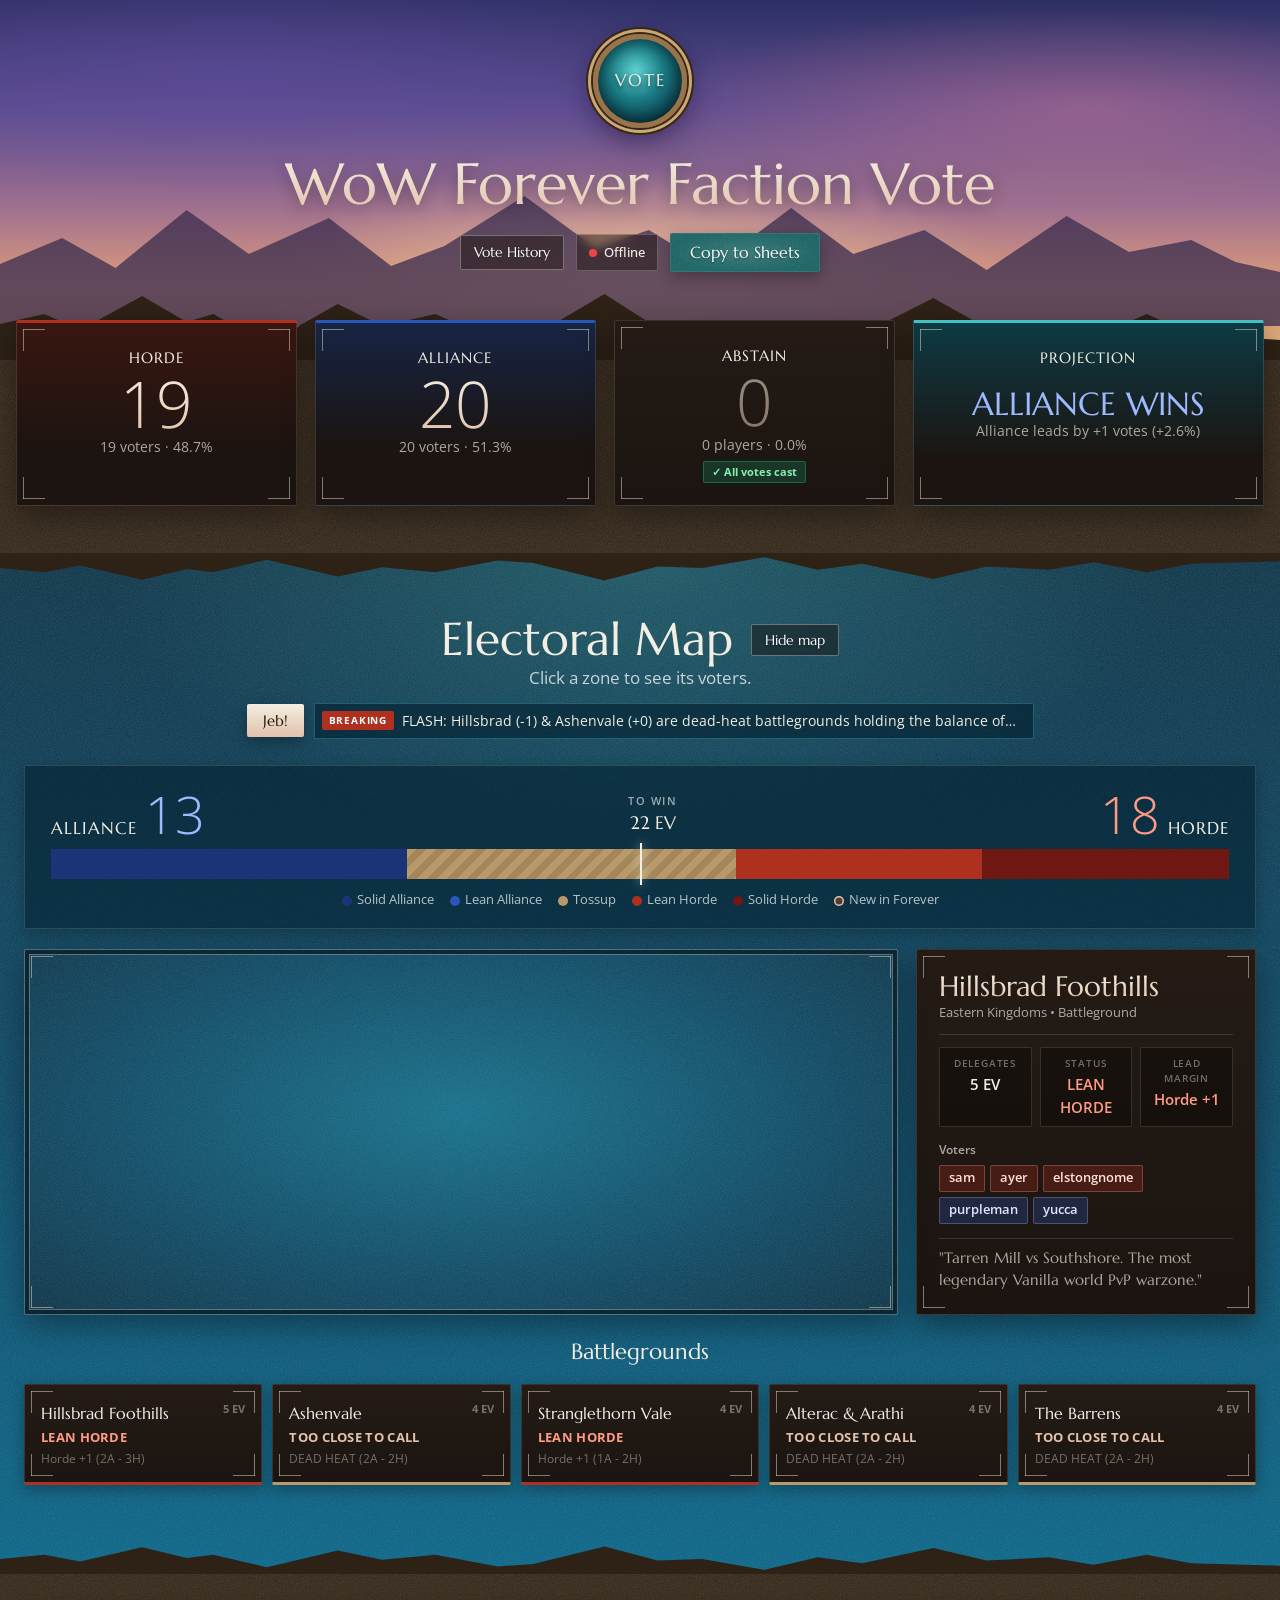
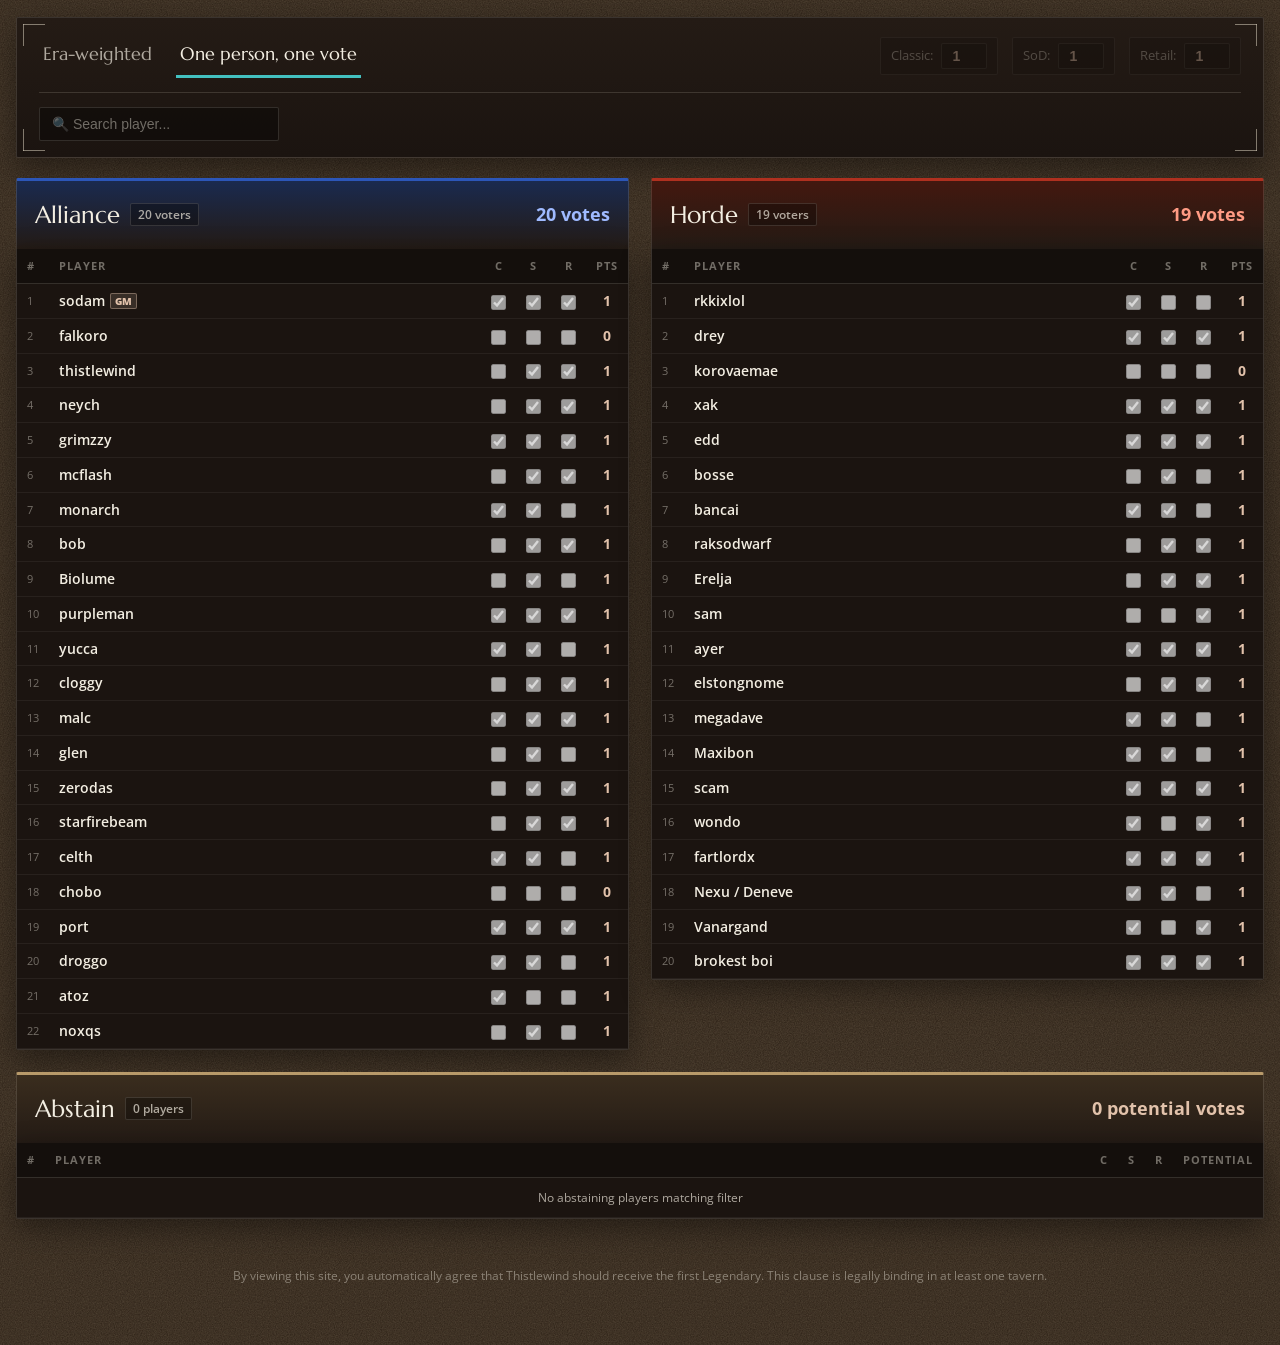
==== commit 1dca4891: "Add a remembered hide/show toggle for the electoral map section" ====
--- a/index.html
+++ b/index.html
@@ -12,6 +12,12 @@
 <link rel="apple-touch-icon" href="/static/apple-touch-icon.png">
 <link rel="stylesheet" href="/static/css/forever.css">
 <link rel="stylesheet" href="/static/css/vote.css">
+<script>
+  // Restore a collapsed electoral map before first paint (toggleMapPanel saves it)
+  try {
+    if (localStorage.getItem("wfv-map-collapsed") === "1") document.documentElement.classList.add("map-collapsed");
+  } catch (e) {}
+</script>
 </head>
 <body>
 
@@ -81,7 +87,12 @@
   <div class="election-map-panel full-bleed">
     <div class="map-panel-header">
       <div>
-        <div class="map-panel-title">Electoral Map</div>
+        <div class="map-panel-title-row">
+          <div class="map-panel-title">Electoral Map</div>
+          <button class="btn btn-outline btn-sm map-toggle" id="map-toggle" type="button" aria-controls="election-body" aria-expanded="true" onclick="toggleMapPanel()">
+            <span class="when-open">Hide map</span><span class="when-collapsed">Show map</span>
+          </button>
+        </div>
         <div class="map-panel-sub">Click a zone to see its voters.</div>
       </div>
       <div class="map-panel-actions">
@@ -93,101 +104,103 @@
       </div>
     </div>
 
-    <!-- 270toWin Segmented Progress Bar -->
-    <div class="electoral-bar-container">
-      <div class="electoral-bar-header">
-        <div class="ev-total alliance">
-          <span class="ev-name">ALLIANCE</span>
-          <span class="ev-num" id="ev-alliance-total">0</span>
-        </div>
-        <div class="ev-target-center">
-          <div class="ev-target-label">To win</div>
-          <div class="ev-target-val" id="ev-target-number">22 EV</div>
-        </div>
-        <div class="ev-total horde">
-          <span class="ev-num" id="ev-horde-total">0</span>
-          <span class="ev-name">HORDE</span>
-        </div>
-      </div>
-
-      <div class="electoral-bar-track">
-        <div class="ev-seg solid-alliance" id="bar-solid-alliance" style="width: 0%" title="Solid Alliance"></div>
-        <div class="ev-seg lean-alliance" id="bar-lean-alliance" style="width: 0%" title="Lean Alliance"></div>
-        <div class="ev-seg tossup" id="bar-tossup" style="width: 100%" title="Tossup / Battlegrounds"></div>
-        <div class="ev-seg lean-horde" id="bar-lean-horde" style="width: 0%" title="Lean Horde"></div>
-        <div class="ev-seg solid-horde" id="bar-solid-horde" style="width: 0%" title="Solid Horde"></div>
-        <div class="ev-threshold-line" style="left: 50%;"></div>
-      </div>
-
-      <div class="electoral-bar-legend">
-        <span class="leg-item"><span class="leg-dot solid-alliance"></span> Solid Alliance</span>
-        <span class="leg-item"><span class="leg-dot lean-alliance"></span> Lean Alliance</span>
-        <span class="leg-item"><span class="leg-dot tossup"></span> Tossup</span>
-        <span class="leg-item"><span class="leg-dot lean-horde"></span> Lean Horde</span>
-        <span class="leg-item"><span class="leg-dot solid-horde"></span> Solid Horde</span>
-        <span class="leg-item"><span class="leg-dot new-zone"></span> New in Forever</span>
-      </div>
-    </div>
-
-    <!-- Dual Map + Magic Wall Grid -->
-    <div class="map-layout-grid">
-      <!-- Interactive Azeroth SVG Map -->
-      <div class="map-svg-wrap">
-        <!-- azeroth-map.svg -->
-
-        <!-- Jeb! Celebrating Map Overlay -->
-        <div id="jeb-map-overlay" class="jeb-celebrate-wrap" style="display: none;">
-          <div class="jeb-banner-overlay">
-            <div class="jeb-banner-title">⚡ FLAWLESS VICTORY ⚡</div>
-            <div class="jeb-banner-sub">43 / 43 DELEGATES • PLEASE CLAP 👏</div>
-          </div>
-          <img src="/static/jeb_cutout.png" onerror="if(this.src!=='static/jeb_cutout.png') this.src='static/jeb_cutout.png'" alt="Jeb! Celebrating Flawless Victory" class="jeb-cutout-img" onclick="showToast('👏 Please clap! (Mandate confirmed)')" title="Click to applaud">
-        </div>
-      </div>
-
-      <!-- State Inspector (John King / Magic Wall Desk) -->
-      <div class="state-inspector" id="state-inspector">
-        <div>
-          <div class="inspector-header">
-              <div class="inspector-zone-name" id="insp-name">Hillsbrad Foothills</div>
-              <div class="inspector-zone-sub" id="insp-sub">Eastern Kingdoms • Battleground</div>
-
-          </div>
-
-          <!-- Jeb Celebrating Meme Card (Magic Wall) -->
-          <div id="insp-jeb-media" class="insp-jeb-media" style="display: none;">
-            <img src="/static/jeb_celebrate.jpg" onerror="if(this.src!=='static/jeb_celebrate.jpg') this.src='static/jeb_celebrate.jpg'" alt="Jeb Celebrating Flawless Victory" class="insp-jeb-img" title="Flawless Victory: Please clap">
-          </div>
-
-          <div class="insp-metric-row">
-            <div class="insp-metric">
-              <div class="insp-label">Delegates</div>
-              <div class="insp-val" id="insp-ev">5 EV</div>
-            </div>
-            <div class="insp-metric">
-              <div class="insp-label">Status</div>
-              <div class="insp-val tossup" id="insp-status">TOSSUP</div>
-            </div>
-            <div class="insp-metric">
-              <div class="insp-label">Lead Margin</div>
-              <div class="insp-val" id="insp-margin">EVEN</div>
-            </div>
-          </div>
-          <div class="insp-voters-list">
-            <div class="insp-voters-title">Voters</div>
-            <div class="insp-voters-chips" id="insp-voters-chips"></div>
-          </div>
-        </div>
-        <div class="insp-lore" id="insp-lore">
-          "Tarren Mill vs Southshore. The most legendary Vanilla world PvP warzone. A razor-thin battleground that could decide the faction."
-        </div>
-      </div>
-    </div>
-
-    <!-- Key Battleground Swing States Row -->
-    <div class="battlegrounds-row">
-      <div class="bg-section-title">Battlegrounds</div>
-      <div class="bg-cards-grid" id="bg-cards-grid"></div>
+    <div class="election-body" id="election-body">
+      <!-- 270toWin Segmented Progress Bar -->
+      <div class="electoral-bar-container">
+        <div class="electoral-bar-header">
+          <div class="ev-total alliance">
+            <span class="ev-name">ALLIANCE</span>
+            <span class="ev-num" id="ev-alliance-total">0</span>
+          </div>
+          <div class="ev-target-center">
+            <div class="ev-target-label">To win</div>
+            <div class="ev-target-val" id="ev-target-number">22 EV</div>
+          </div>
+          <div class="ev-total horde">
+            <span class="ev-num" id="ev-horde-total">0</span>
+            <span class="ev-name">HORDE</span>
+          </div>
+        </div>
+
+        <div class="electoral-bar-track">
+          <div class="ev-seg solid-alliance" id="bar-solid-alliance" style="width: 0%" title="Solid Alliance"></div>
+          <div class="ev-seg lean-alliance" id="bar-lean-alliance" style="width: 0%" title="Lean Alliance"></div>
+          <div class="ev-seg tossup" id="bar-tossup" style="width: 100%" title="Tossup / Battlegrounds"></div>
+          <div class="ev-seg lean-horde" id="bar-lean-horde" style="width: 0%" title="Lean Horde"></div>
+          <div class="ev-seg solid-horde" id="bar-solid-horde" style="width: 0%" title="Solid Horde"></div>
+          <div class="ev-threshold-line" style="left: 50%;"></div>
+        </div>
+
+        <div class="electoral-bar-legend">
+          <span class="leg-item"><span class="leg-dot solid-alliance"></span> Solid Alliance</span>
+          <span class="leg-item"><span class="leg-dot lean-alliance"></span> Lean Alliance</span>
+          <span class="leg-item"><span class="leg-dot tossup"></span> Tossup</span>
+          <span class="leg-item"><span class="leg-dot lean-horde"></span> Lean Horde</span>
+          <span class="leg-item"><span class="leg-dot solid-horde"></span> Solid Horde</span>
+          <span class="leg-item"><span class="leg-dot new-zone"></span> New in Forever</span>
+        </div>
+      </div>
+
+      <!-- Dual Map + Magic Wall Grid -->
+      <div class="map-layout-grid">
+        <!-- Interactive Azeroth SVG Map -->
+        <div class="map-svg-wrap">
+          <!-- azeroth-map.svg -->
+
+          <!-- Jeb! Celebrating Map Overlay -->
+          <div id="jeb-map-overlay" class="jeb-celebrate-wrap" style="display: none;">
+            <div class="jeb-banner-overlay">
+              <div class="jeb-banner-title">⚡ FLAWLESS VICTORY ⚡</div>
+              <div class="jeb-banner-sub">43 / 43 DELEGATES • PLEASE CLAP 👏</div>
+            </div>
+            <img src="/static/jeb_cutout.png" onerror="if(this.src!=='static/jeb_cutout.png') this.src='static/jeb_cutout.png'" alt="Jeb! Celebrating Flawless Victory" class="jeb-cutout-img" onclick="showToast('👏 Please clap! (Mandate confirmed)')" title="Click to applaud">
+          </div>
+        </div>
+
+        <!-- State Inspector (John King / Magic Wall Desk) -->
+        <div class="state-inspector" id="state-inspector">
+          <div>
+            <div class="inspector-header">
+                <div class="inspector-zone-name" id="insp-name">Hillsbrad Foothills</div>
+                <div class="inspector-zone-sub" id="insp-sub">Eastern Kingdoms • Battleground</div>
+
+            </div>
+
+            <!-- Jeb Celebrating Meme Card (Magic Wall) -->
+            <div id="insp-jeb-media" class="insp-jeb-media" style="display: none;">
+              <img src="/static/jeb_celebrate.jpg" onerror="if(this.src!=='static/jeb_celebrate.jpg') this.src='static/jeb_celebrate.jpg'" alt="Jeb Celebrating Flawless Victory" class="insp-jeb-img" title="Flawless Victory: Please clap">
+            </div>
+
+            <div class="insp-metric-row">
+              <div class="insp-metric">
+                <div class="insp-label">Delegates</div>
+                <div class="insp-val" id="insp-ev">5 EV</div>
+              </div>
+              <div class="insp-metric">
+                <div class="insp-label">Status</div>
+                <div class="insp-val tossup" id="insp-status">TOSSUP</div>
+              </div>
+              <div class="insp-metric">
+                <div class="insp-label">Lead Margin</div>
+                <div class="insp-val" id="insp-margin">EVEN</div>
+              </div>
+            </div>
+            <div class="insp-voters-list">
+              <div class="insp-voters-title">Voters</div>
+              <div class="insp-voters-chips" id="insp-voters-chips"></div>
+            </div>
+          </div>
+          <div class="insp-lore" id="insp-lore">
+            "Tarren Mill vs Southshore. The most legendary Vanilla world PvP warzone. A razor-thin battleground that could decide the faction."
+          </div>
+        </div>
+      </div>
+
+      <!-- Key Battleground Swing States Row -->
+      <div class="battlegrounds-row">
+        <div class="bg-section-title">Battlegrounds</div>
+        <div class="bg-cards-grid" id="bg-cards-grid"></div>
+      </div>
     </div>
   </div>
 
--- a/static/css/vote.css
+++ b/static/css/vote.css
@@ -151,6 +151,17 @@
 .map-panel-title { font-family: var(--display); font-size: 46px; line-height: 1.1; color: var(--cream); }
 .map-panel-sub { font-size: 17px; color: rgba(255, 255, 255, 0.75); }
 .map-panel-actions { display: flex; flex-wrap: wrap; justify-content: center; align-items: center; gap: 10px; }
+.map-panel-title-row { display: flex; flex-wrap: wrap; justify-content: center; align-items: center; gap: 8px 18px; }
+
+/* Collapsed map: <html class="map-collapsed">, remembered in localStorage */
+.map-toggle .when-collapsed { display: none; }
+.map-collapsed .map-toggle .when-open { display: none; }
+.map-collapsed .map-toggle .when-collapsed { display: inline; }
+.map-collapsed .map-panel-sub,
+.map-collapsed .map-panel-actions,
+.map-collapsed .election-body { display: none; }
+.map-collapsed .map-panel-header { margin-bottom: 0; }
+.map-collapsed .election-map-panel { padding-top: 52px; padding-bottom: 64px; }
 
 .election-ticker {
   display: inline-flex;
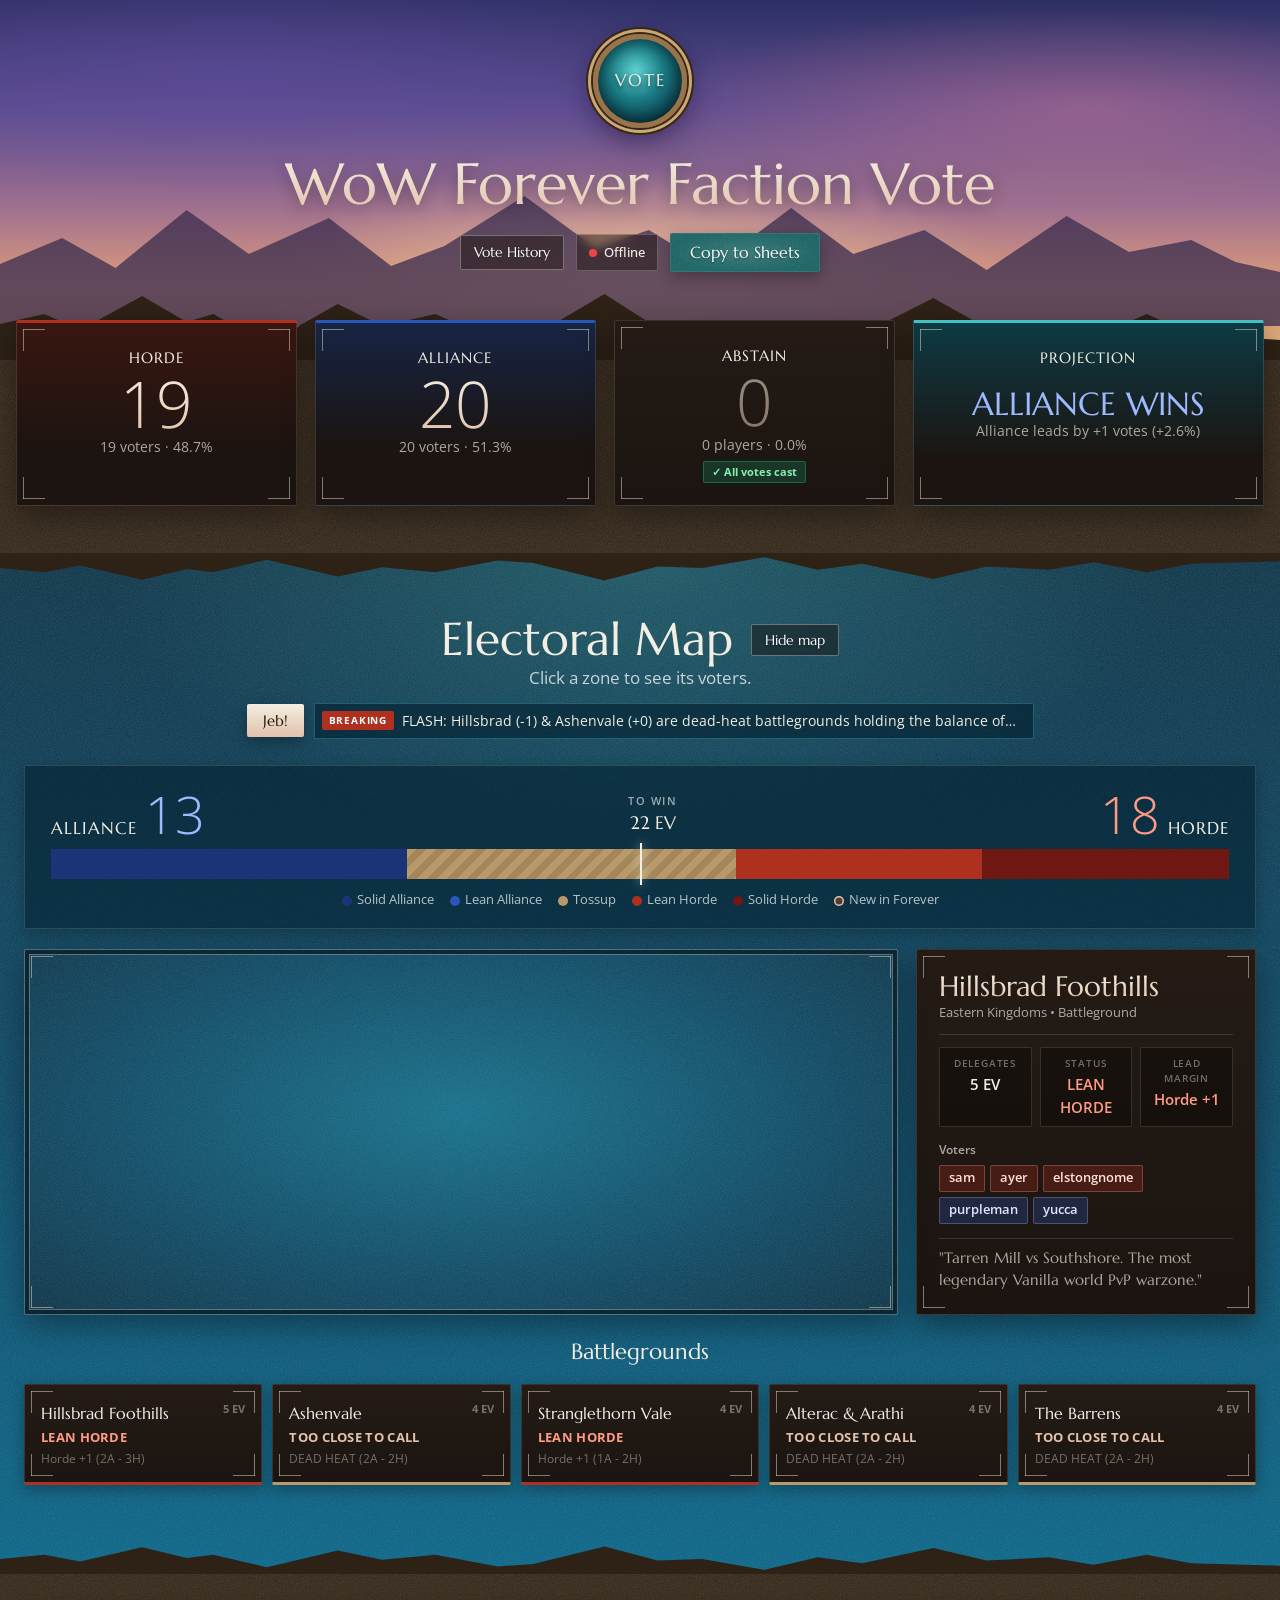
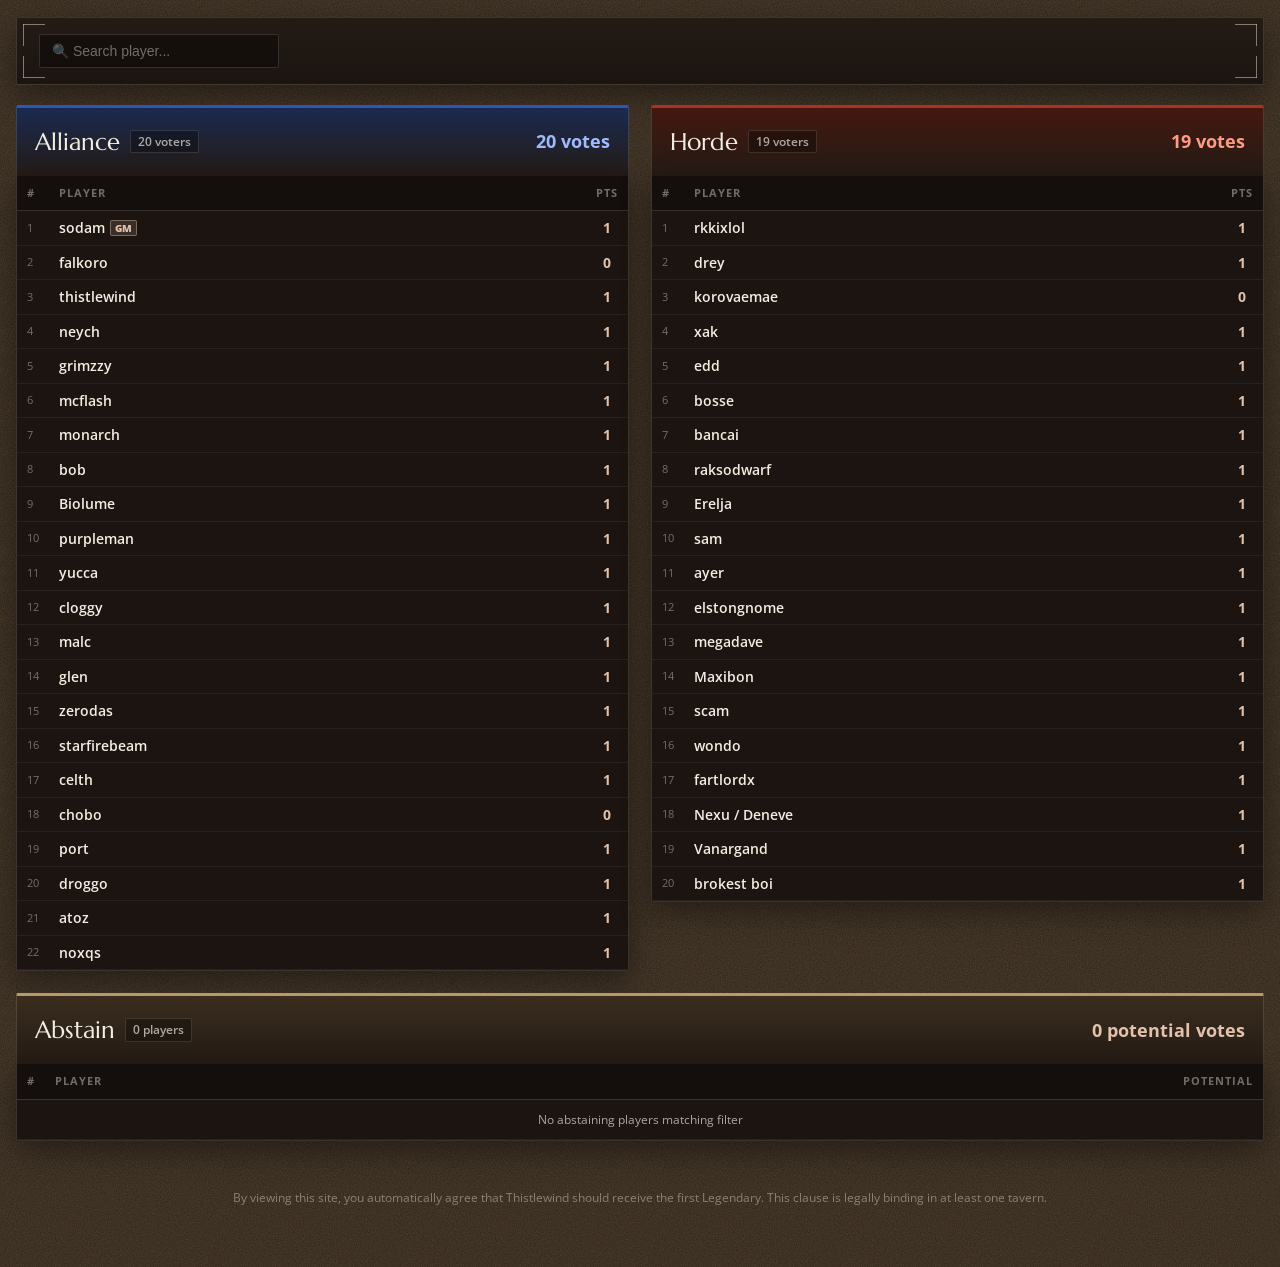
==== commit d58a64a1: "Hide vote weighting controls and era columns from the public view" ====
--- a/index.html
+++ b/index.html
@@ -207,7 +207,7 @@
   <!-- CONTROLS PANEL -->
   <div class="controls-panel">
     <!-- Top Row: Mode Switch & Weights -->
-    <div class="controls-row-top">
+    <div class="controls-row-top admin-only">
       <div>
         <div class="mode-switch-container">
           <button id="btn-mode-weighted" class="mode-switch-btn" onclick="setVotingMode('weighted')">
@@ -288,9 +288,9 @@
             <tr>
               <th style="width: 24px;">#</th>
               <th>Player</th>
-              <th class="center" style="width: 26px;" title="Classic 2019">C</th>
-              <th class="center" style="width: 26px;" title="Season of Discovery">S</th>
-              <th class="center" style="width: 26px;" title="Retail">R</th>
+              <th class="center admin-only" style="width: 26px;" title="Classic 2019">C</th>
+              <th class="center admin-only" style="width: 26px;" title="Season of Discovery">S</th>
+              <th class="center admin-only" style="width: 26px;" title="Retail">R</th>
               <th class="center" style="width: 38px;">Pts</th>
               <th class="center admin-only" style="width: 80px;">Move</th>
               <th class="center admin-only" style="width: 22px;"></th>
@@ -316,9 +316,9 @@
             <tr>
               <th style="width: 24px;">#</th>
               <th>Player</th>
-              <th class="center" style="width: 26px;" title="Classic 2019">C</th>
-              <th class="center" style="width: 26px;" title="Season of Discovery">S</th>
-              <th class="center" style="width: 26px;" title="Retail">R</th>
+              <th class="center admin-only" style="width: 26px;" title="Classic 2019">C</th>
+              <th class="center admin-only" style="width: 26px;" title="Season of Discovery">S</th>
+              <th class="center admin-only" style="width: 26px;" title="Retail">R</th>
               <th class="center" style="width: 38px;">Pts</th>
               <th class="center admin-only" style="width: 80px;">Move</th>
               <th class="center admin-only" style="width: 22px;"></th>
@@ -345,9 +345,9 @@
           <tr>
             <th style="width: 24px;">#</th>
             <th>Player</th>
-            <th class="center" style="width: 26px;" title="Classic 2019">C</th>
-            <th class="center" style="width: 26px;" title="Season of Discovery">S</th>
-            <th class="center" style="width: 26px;" title="Retail">R</th>
+            <th class="center admin-only" style="width: 26px;" title="Classic 2019">C</th>
+            <th class="center admin-only" style="width: 26px;" title="Season of Discovery">S</th>
+            <th class="center admin-only" style="width: 26px;" title="Retail">R</th>
             <th class="center" style="width: 50px;">Potential</th>
             <th class="center admin-only" style="width: 100px;">Assign Faction</th>
             <th class="center admin-only" style="width: 22px;"></th>
--- a/static/css/vote.css
+++ b/static/css/vote.css
@@ -462,6 +462,7 @@
 .controls-row-top, .controls-row-bottom { display: flex; justify-content: space-between; align-items: center; flex-wrap: wrap; gap: 14px; }
 .controls-row-top { padding-bottom: 14px; border-bottom: 1px solid var(--edge); }
 .controls-row-bottom { padding-top: 14px; }
+body:not(.is-admin) .controls-row-bottom { padding-top: 0; }
 .mode-switch-container { display: flex; gap: 20px; }
 .mode-switch-btn {
   padding: 8px 4px 10px;
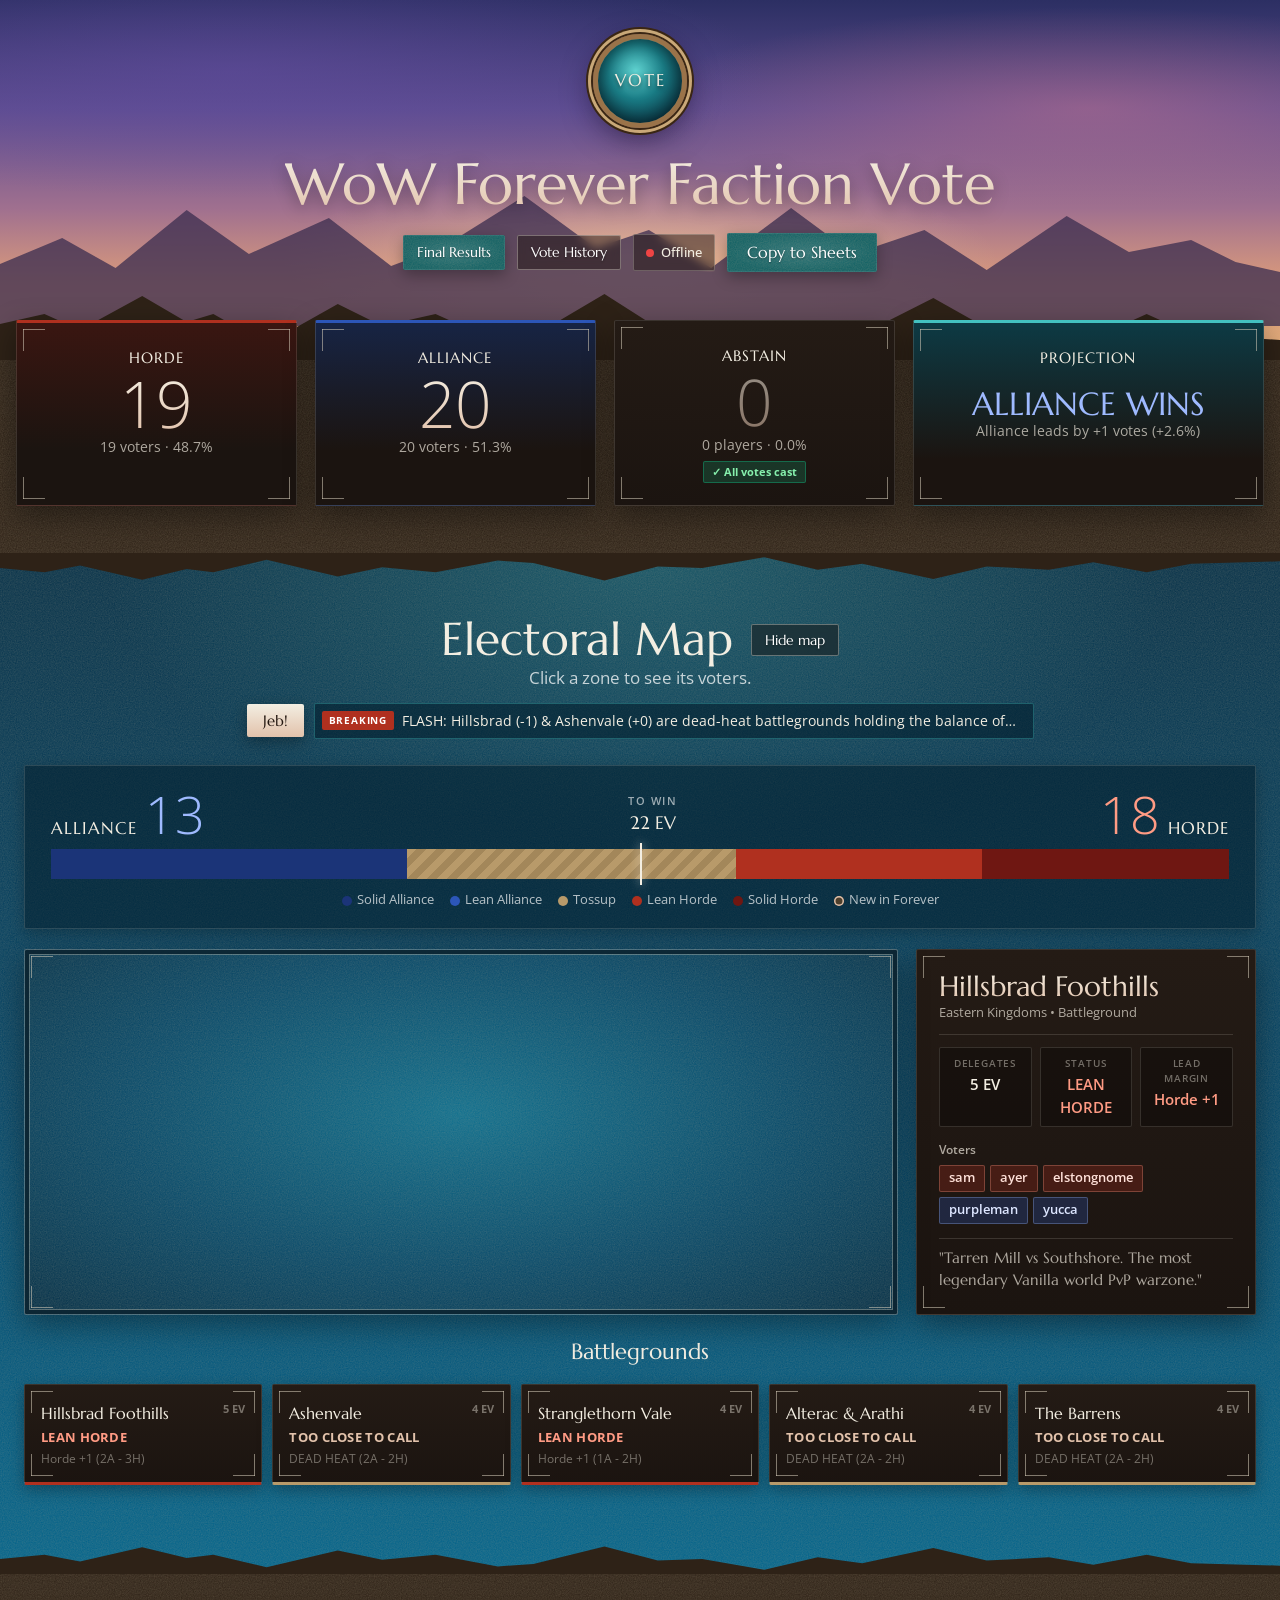
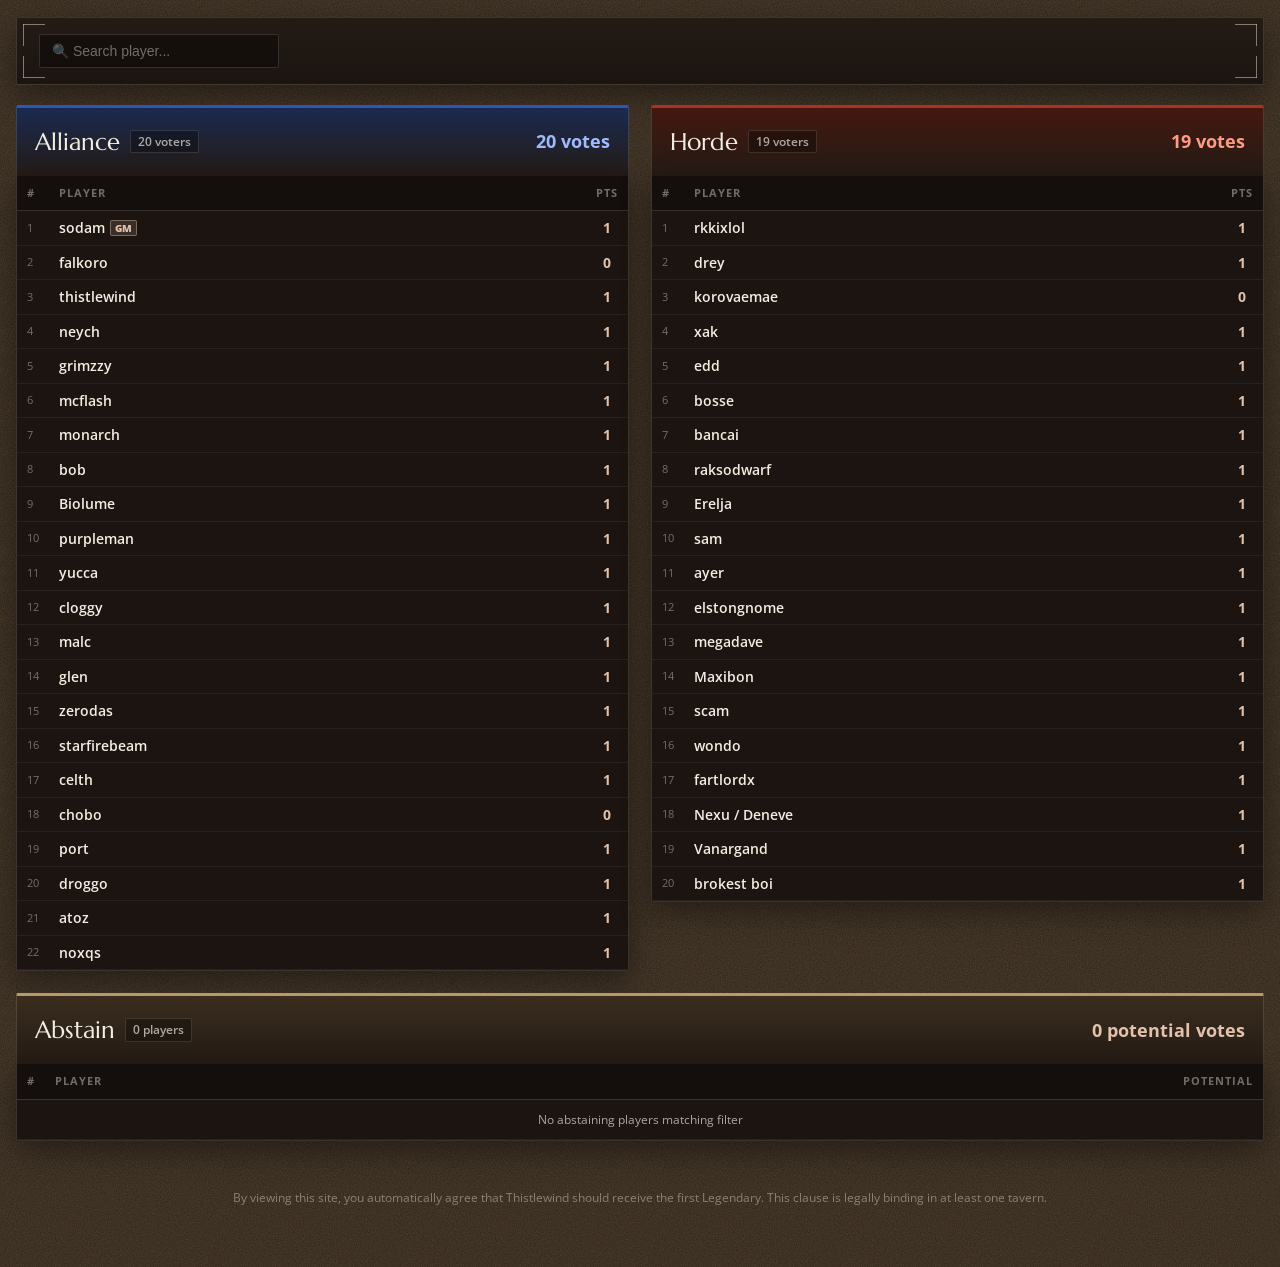
==== commit 1c157a2a: "Add a final results page at /victory The vote has closed, so /victory announces the winner and digs " ====
--- a/index.html
+++ b/index.html
@@ -11,6 +11,7 @@
 <link rel="icon" href="/favicon.ico" sizes="48x48">
 <link rel="apple-touch-icon" href="/static/apple-touch-icon.png">
 <link rel="stylesheet" href="/static/css/forever.css">
+<link rel="stylesheet" href="/static/css/map.css">
 <link rel="stylesheet" href="/static/css/vote.css">
 <script>
   // Restore a collapsed electoral map before first paint (toggleMapPanel saves it)
@@ -40,6 +41,7 @@
       <h1>WoW Forever Faction Vote</h1>
     </div>
     <div class="header-actions">
+      <a href="/victory" class="btn btn-sm">Final Results</a>
       <a href="/history" class="btn btn-outline btn-sm">Vote History</a>
       <div id="db-status-badge" data-state="connecting">
         <span id="db-status-dot"></span>
--- a/static/css/map.css
+++ b/static/css/map.css
@@ -0,0 +1,71 @@
+/* Azeroth electoral map SVG (partials/azeroth-map.svg), shared by index.html and victory.html. */
+
+.map-svg-wrap {
+  --corner: rgba(243, 238, 226, 0.8);
+  position: relative;
+  overflow: hidden;
+  padding: 12px;
+  background:
+    var(--frame-corners),
+    var(--grain),
+    radial-gradient(ellipse at 50% 45%, #0d6f8f 0%, #06496a 55%, #042f47 100%);
+  border: 1px solid rgba(243, 238, 226, 0.25);
+  border-radius: 2px;
+  box-shadow: 0 10px 30px rgba(0, 0, 0, 0.35), inset 0 0 0 4px rgba(4, 30, 45, 0.9), inset 0 0 0 5px rgba(214, 205, 186, 0.35);
+}
+.azeroth-map-svg { display: block; width: 100%; height: auto; user-select: none; }
+.map-coast { fill: none; stroke: rgba(160, 230, 230, 0.28); stroke-width: 8; stroke-linejoin: round; }
+.map-neutral path { fill: var(--neutral-land); stroke: rgba(243, 238, 226, 0.22); stroke-width: 0.9; }
+.map-neutral path.zone-new { stroke: var(--peach); stroke-width: 1.6; }
+.map-neutral path.zone-zephras { fill: #6b5a9e; }
+.map-neutral path.zone-closed { fill: url(#hatch-closed); }
+.hatch-bg { fill: #3a2f22; }
+.hatch-line { stroke: var(--neutral-land); stroke-width: 2.5; }
+.map-neutral-labels text {
+  font-family: var(--display);
+  font-size: 8.5px;
+  fill: rgba(243, 238, 226, 0.6);
+  text-anchor: middle;
+  pointer-events: none;
+}
+.map-neutral-labels text.zone-new { fill: var(--peach); }
+.map-zone { cursor: pointer; }
+.map-zone path { stroke: rgba(243, 238, 226, 0.9); stroke-width: 1.3; transition: fill 0.3s ease, filter 0.2s ease; }
+.map-zone:hover path { filter: brightness(1.18); stroke-width: 2; }
+.map-zone.selected path { stroke: #fff; stroke-width: 2.6; filter: brightness(1.15) drop-shadow(0 0 10px rgba(67, 193, 192, 0.9)); }
+.zone-solid-alliance { fill: var(--ally-deep); }
+.zone-lean-alliance { fill: #4d74d4; }
+.zone-tossup { fill: var(--land); animation: tossup-pulse 2.8s ease-in-out infinite; }
+@keyframes tossup-pulse { 50% { fill: #cdb285; } }
+.zone-lean-horde { fill: #c84a36; }
+.zone-solid-horde { fill: var(--horde-deep); }
+.zone-uncalled { fill: #3b4652; }
+.zone-svg-label {
+  font-family: var(--display);
+  font-size: 11px;
+  letter-spacing: 0.5px;
+  fill: #fff;
+  text-anchor: middle;
+  pointer-events: none;
+  paint-order: stroke;
+  stroke: rgba(23, 14, 9, 0.75);
+  stroke-width: 3px;
+  stroke-linejoin: round;
+}
+.zone-svg-ev {
+  font-family: var(--body);
+  font-size: 9px;
+  font-weight: 700;
+  fill: var(--cream);
+  text-anchor: middle;
+  pointer-events: none;
+  paint-order: stroke;
+  stroke: rgba(23, 14, 9, 0.6);
+  stroke-width: 2.5px;
+}
+.continent-header-text { font-family: var(--display); font-size: 17px; letter-spacing: 4px; fill: var(--cream); text-anchor: middle; opacity: 0.85; }
+.sea-text { font-family: var(--display); font-size: 11px; letter-spacing: 3px; fill: #9fe3e3; text-anchor: middle; opacity: 0.55; }
+.maelstrom-arms path { fill: none; stroke-linecap: round; }
+.arms-outer path { stroke: rgba(210, 245, 245, 0.55); stroke-width: 2.2; }
+.arms-inner path { stroke: rgba(120, 220, 225, 0.45); stroke-width: 1.4; }
+.maelstrom-eye { fill: #01121a; stroke: rgba(160, 235, 240, 0.8); stroke-width: 1.5; }
--- a/static/css/vote.css
+++ b/static/css/vote.css
@@ -317,75 +317,6 @@
 
 /* ---------- Map ---------- */
 .map-layout-grid { display: grid; grid-template-columns: minmax(0, 1fr) 340px; gap: 18px; margin-bottom: 20px; }
-.map-svg-wrap {
-  --corner: rgba(243, 238, 226, 0.8);
-  position: relative;
-  overflow: hidden;
-  padding: 12px;
-  background:
-    var(--frame-corners),
-    var(--grain),
-    radial-gradient(ellipse at 50% 45%, #0d6f8f 0%, #06496a 55%, #042f47 100%);
-  border: 1px solid rgba(243, 238, 226, 0.25);
-  border-radius: 2px;
-  box-shadow: 0 10px 30px rgba(0, 0, 0, 0.35), inset 0 0 0 4px rgba(4, 30, 45, 0.9), inset 0 0 0 5px rgba(214, 205, 186, 0.35);
-}
-.azeroth-map-svg { display: block; width: 100%; height: auto; user-select: none; }
-.map-coast { fill: none; stroke: rgba(160, 230, 230, 0.28); stroke-width: 8; stroke-linejoin: round; }
-.map-neutral path { fill: var(--neutral-land); stroke: rgba(243, 238, 226, 0.22); stroke-width: 0.9; }
-.map-neutral path.zone-new { stroke: var(--peach); stroke-width: 1.6; }
-.map-neutral path.zone-zephras { fill: #6b5a9e; }
-.map-neutral path.zone-closed { fill: url(#hatch-closed); }
-.hatch-bg { fill: #3a2f22; }
-.hatch-line { stroke: var(--neutral-land); stroke-width: 2.5; }
-.map-neutral-labels text {
-  font-family: var(--display);
-  font-size: 8.5px;
-  fill: rgba(243, 238, 226, 0.6);
-  text-anchor: middle;
-  pointer-events: none;
-}
-.map-neutral-labels text.zone-new { fill: var(--peach); }
-.map-zone { cursor: pointer; }
-.map-zone path { stroke: rgba(243, 238, 226, 0.9); stroke-width: 1.3; transition: fill 0.3s ease, filter 0.2s ease; }
-.map-zone:hover path { filter: brightness(1.18); stroke-width: 2; }
-.map-zone.selected path { stroke: #fff; stroke-width: 2.6; filter: brightness(1.15) drop-shadow(0 0 10px rgba(67, 193, 192, 0.9)); }
-.zone-solid-alliance { fill: var(--ally-deep); }
-.zone-lean-alliance { fill: #4d74d4; }
-.zone-tossup { fill: var(--land); animation: tossup-pulse 2.8s ease-in-out infinite; }
-@keyframes tossup-pulse { 50% { fill: #cdb285; } }
-.zone-lean-horde { fill: #c84a36; }
-.zone-solid-horde { fill: var(--horde-deep); }
-.zone-uncalled { fill: #3b4652; }
-.zone-svg-label {
-  font-family: var(--display);
-  font-size: 11px;
-  letter-spacing: 0.5px;
-  fill: #fff;
-  text-anchor: middle;
-  pointer-events: none;
-  paint-order: stroke;
-  stroke: rgba(23, 14, 9, 0.75);
-  stroke-width: 3px;
-  stroke-linejoin: round;
-}
-.zone-svg-ev {
-  font-family: var(--body);
-  font-size: 9px;
-  font-weight: 700;
-  fill: var(--cream);
-  text-anchor: middle;
-  pointer-events: none;
-  paint-order: stroke;
-  stroke: rgba(23, 14, 9, 0.6);
-  stroke-width: 2.5px;
-}
-.continent-header-text { font-family: var(--display); font-size: 17px; letter-spacing: 4px; fill: var(--cream); text-anchor: middle; opacity: 0.85; }
-.sea-text { font-family: var(--display); font-size: 11px; letter-spacing: 3px; fill: #9fe3e3; text-anchor: middle; opacity: 0.55; }
-.maelstrom-arms path { fill: none; stroke-linecap: round; }
-.arms-outer path { stroke: rgba(210, 245, 245, 0.55); stroke-width: 2.2; }
-.arms-inner path { stroke: rgba(120, 220, 225, 0.45); stroke-width: 1.4; }
-.maelstrom-eye { fill: #01121a; stroke: rgba(160, 235, 240, 0.8); stroke-width: 1.5; }
 
 /* ---------- Inspector ---------- */
 .state-inspector {
